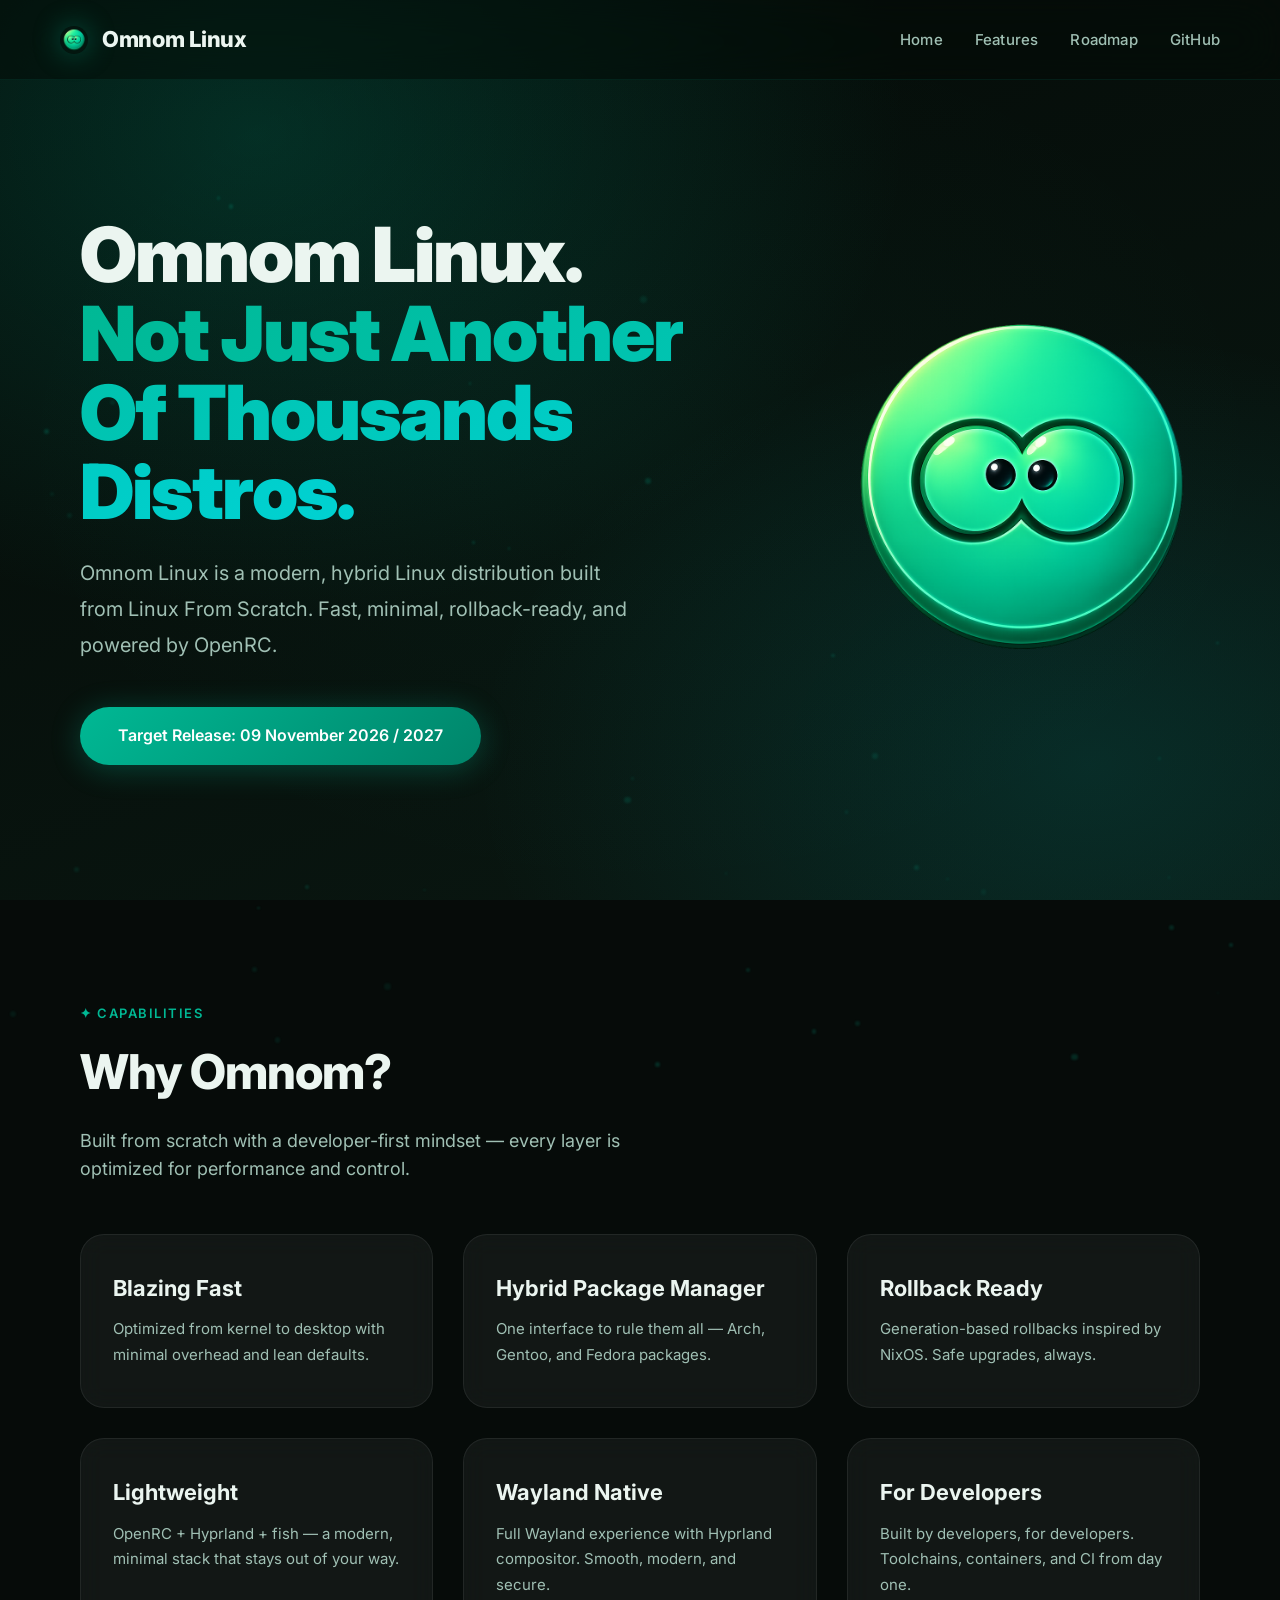
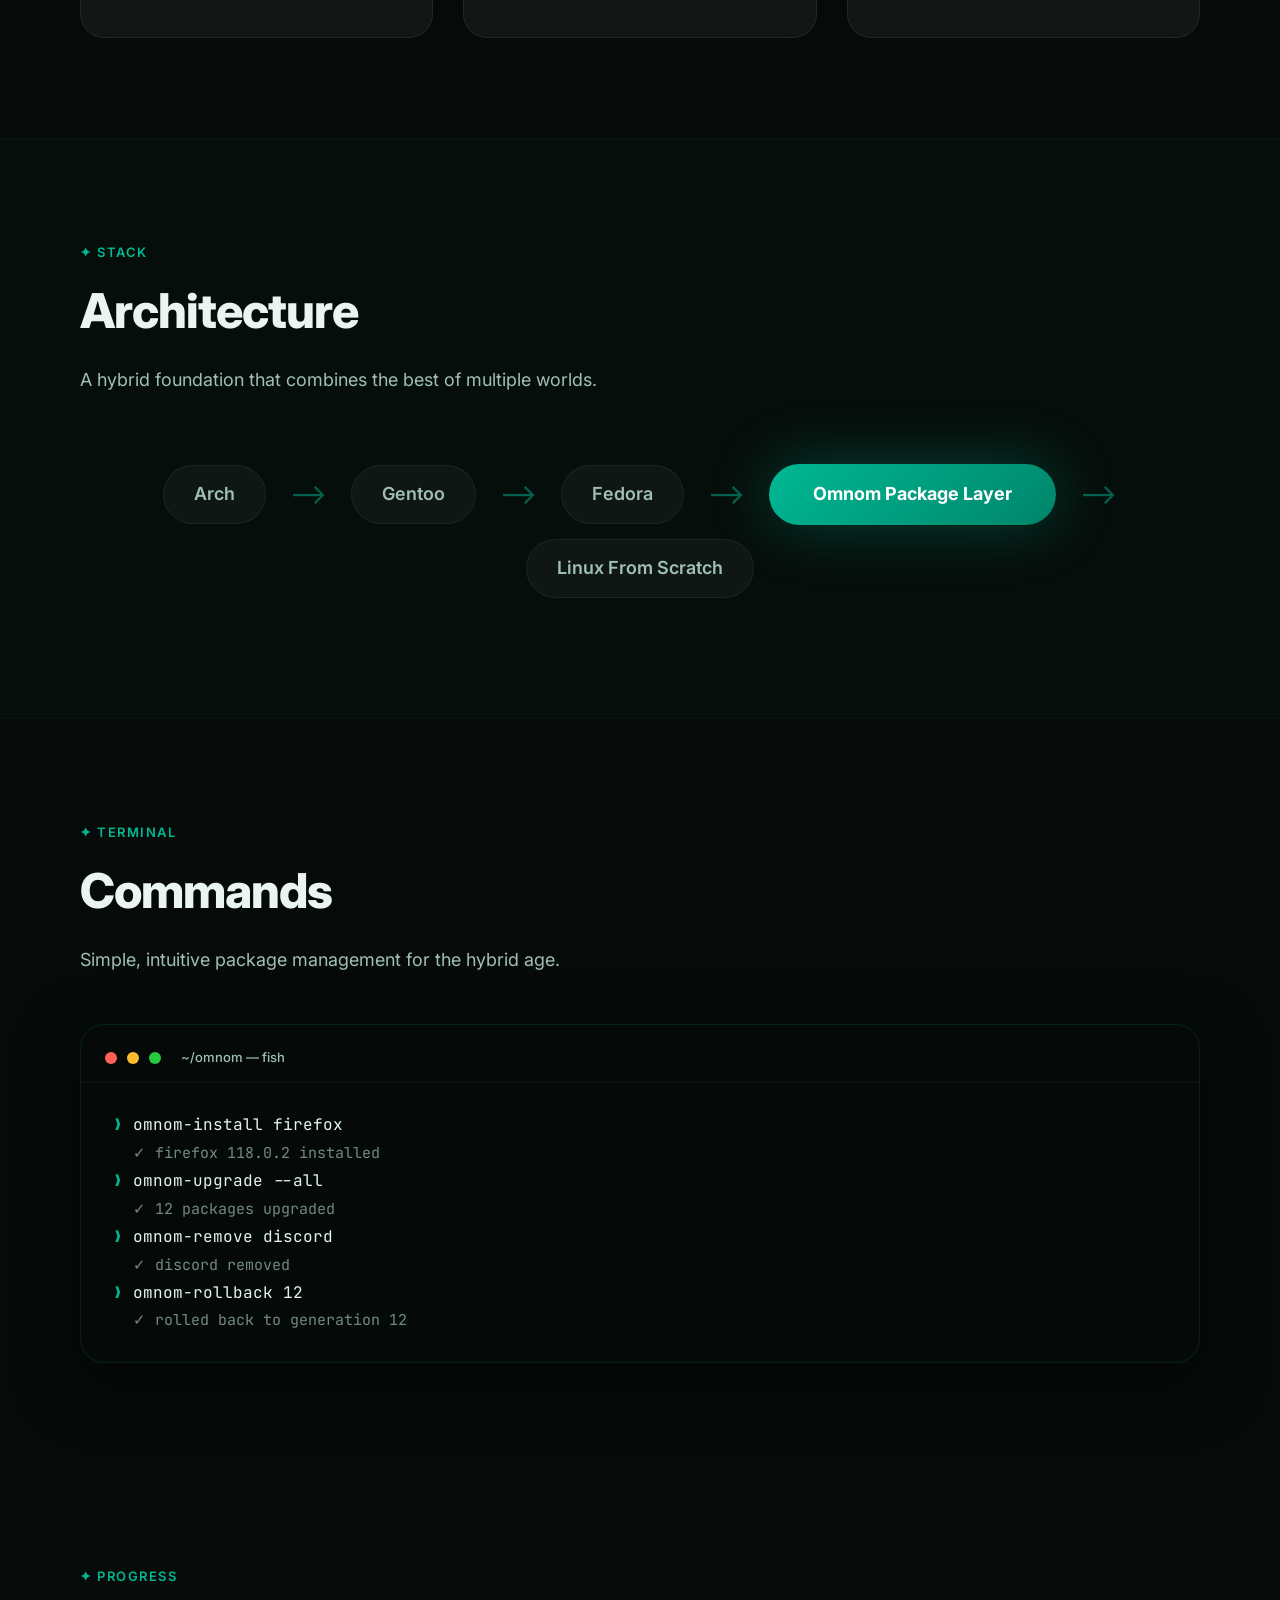
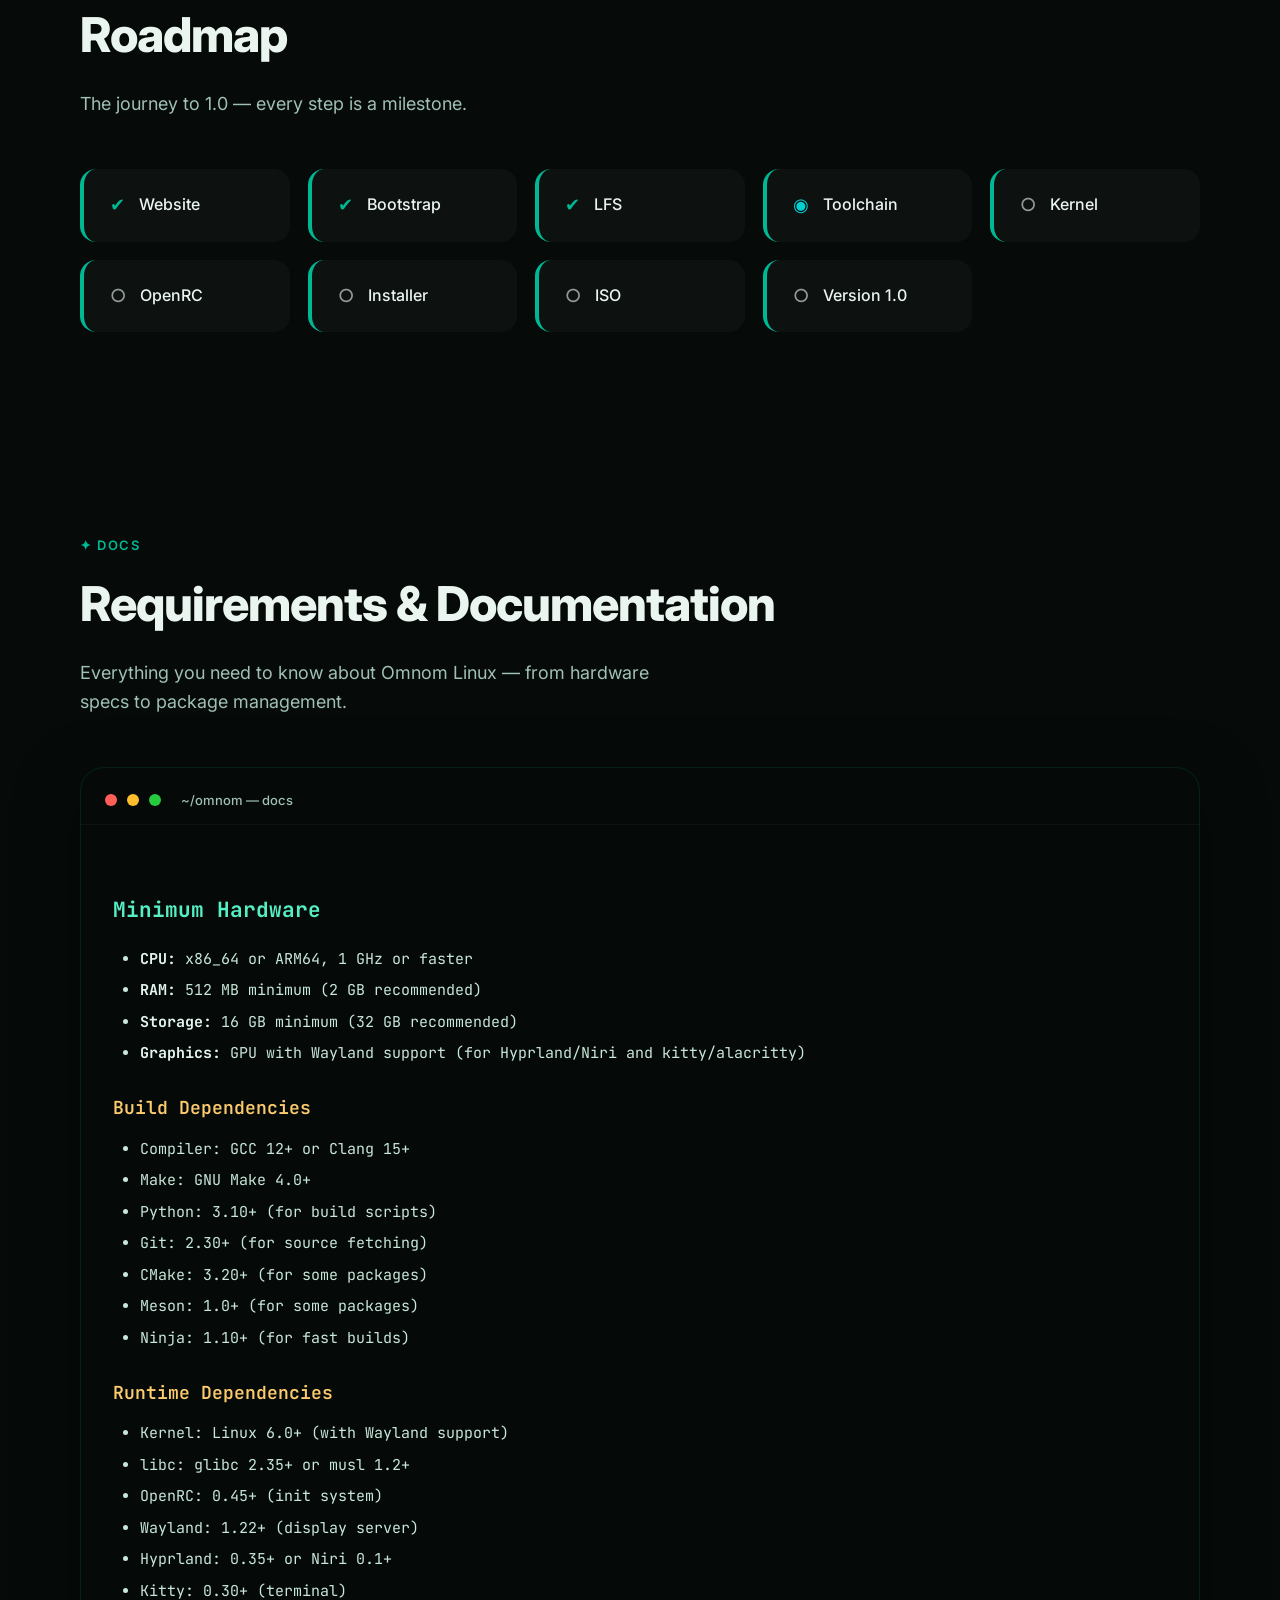
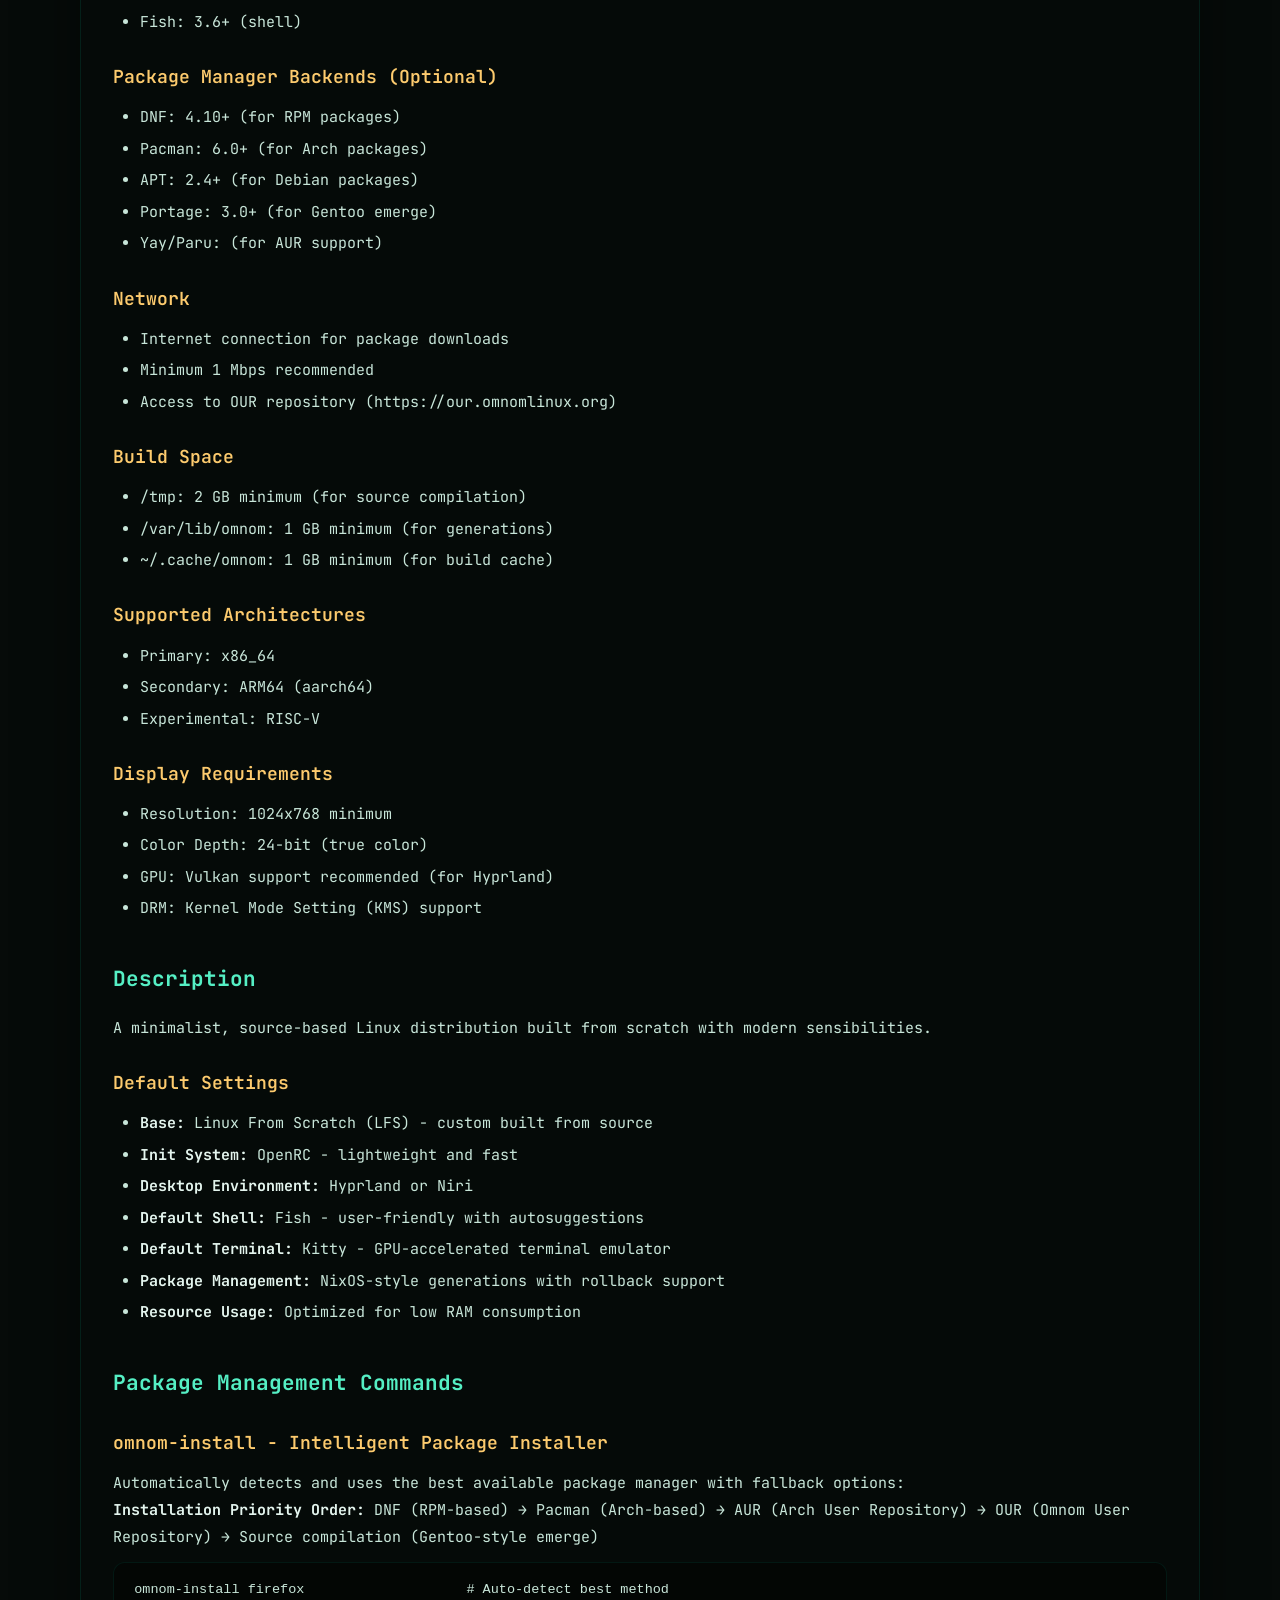
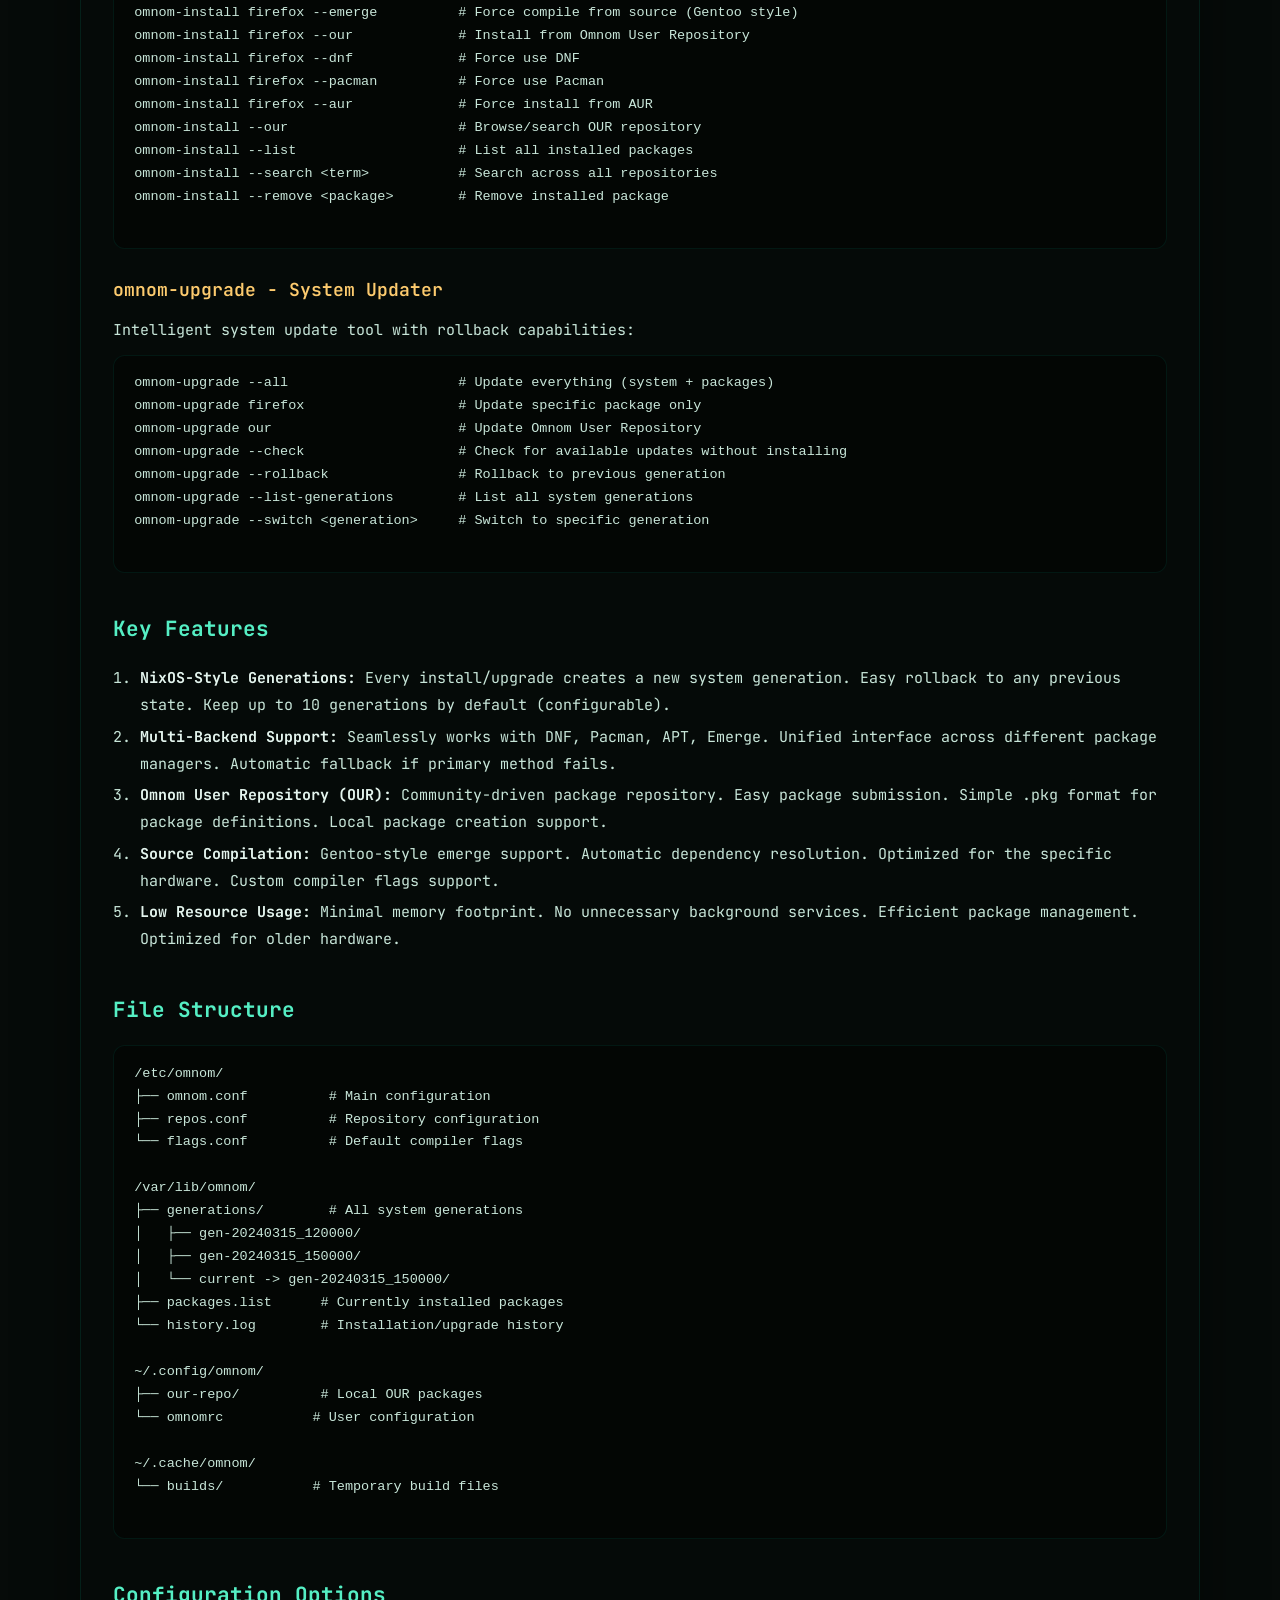
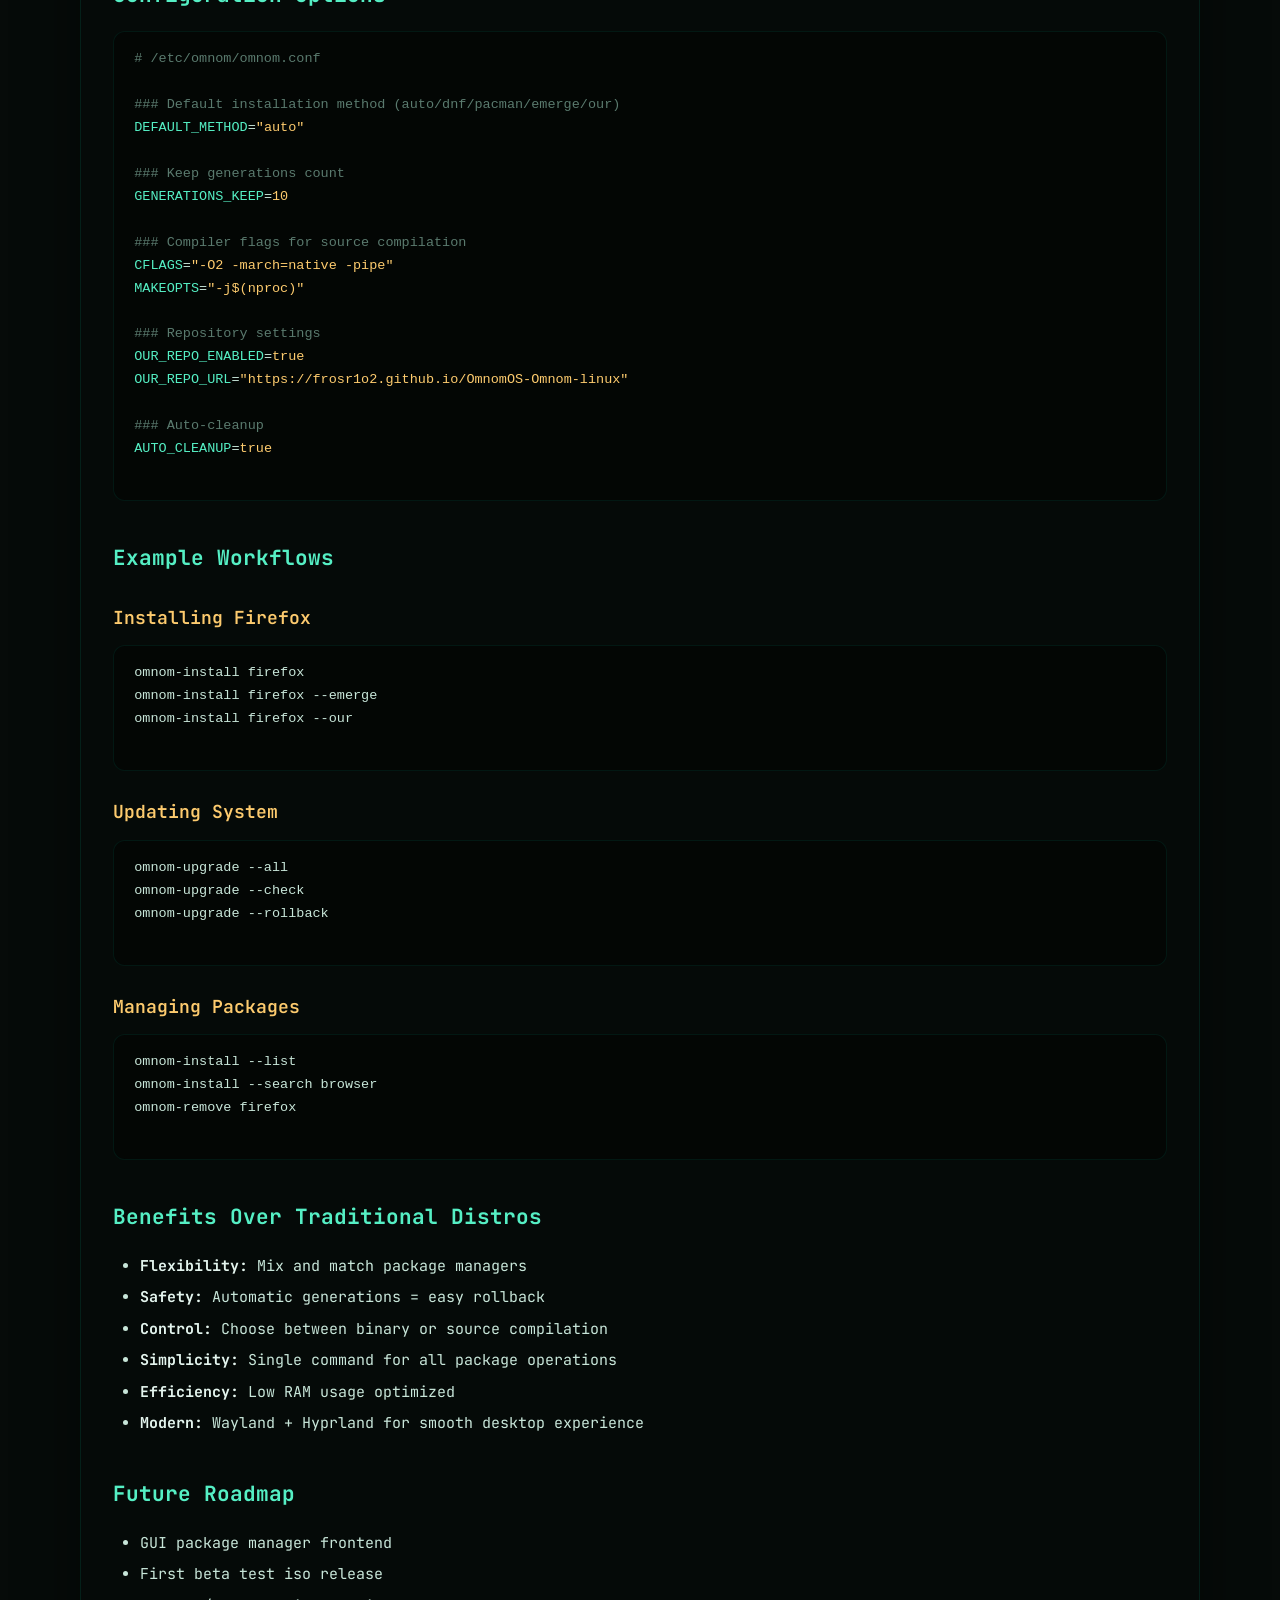
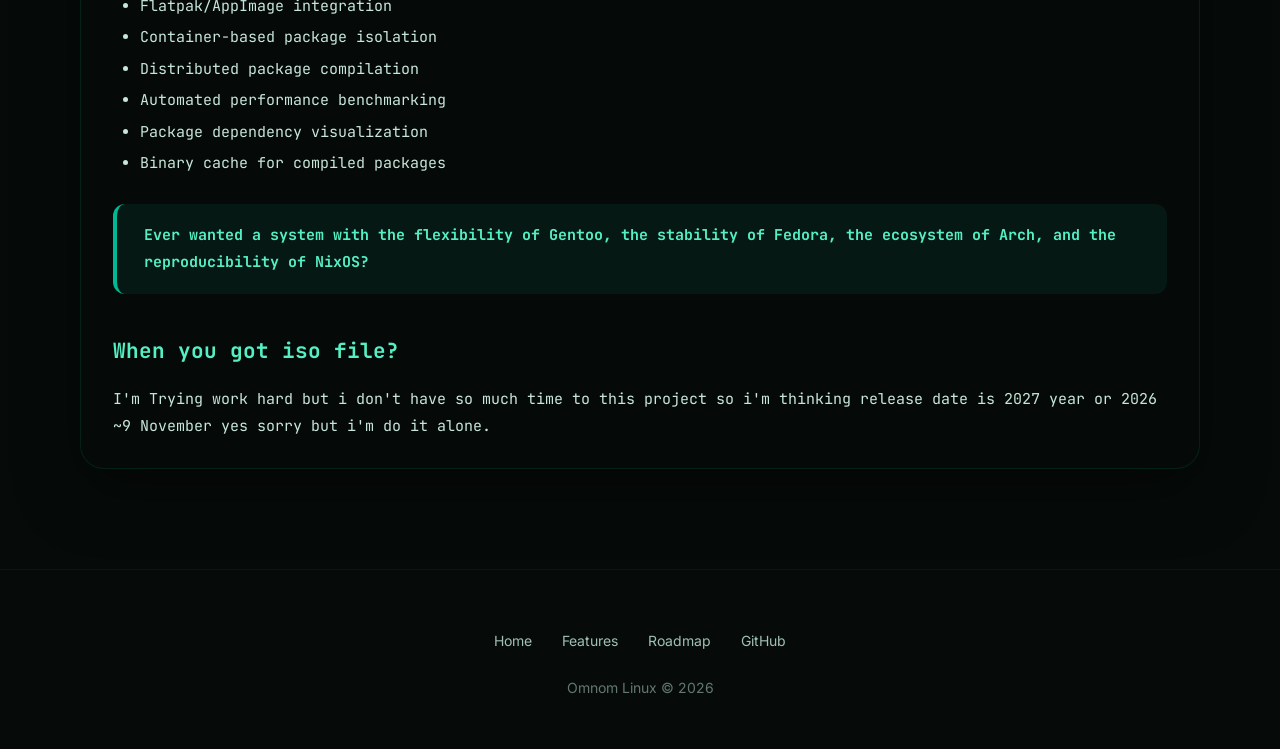
==== index.html @ 65ec4843 "Update index.html" ====
<!DOCTYPE html>
<html lang="en">
<head>
    <meta charset="UTF-8" />
    <meta name="viewport" content="width=device-width, initial-scale=1.0" />
    <title>Omnom Linux</title>
    <meta name="description" content="Hybrid Linux Distribution built from Linux From Scratch" />
    <link rel="icon" href="favicon.png" type="image/png">
    <meta property="og:title" content="Omnom Linux" />
    <meta property="og:description" content="Omnom Linux – modern hybrid Linux distribution built from LFS. OpenRC, Hyprland, rollback-ready." />
    <meta property="og:image" content="https://frosr1o2.github.io/OmnomOS-Omnom-linux/favicon.png" />
    <meta property="og:url" content="https://frosr1o2.github.io/OmnomOS-Omnom-linux/" />
    <meta property="og:type" content="website" />
    <meta property="og:site_name" content="Omnom Linux" />

    <link rel="preconnect" href="https://fonts.googleapis.com" />
    <link rel="preconnect" href="https://fonts.gstatic.com" crossorigin />
    <link href="https://fonts.googleapis.com/css2?family=Inter:wght@300;400;500;600;700;800;900&family=JetBrains+Mono:wght@400;600&display=swap" rel="stylesheet" />
    <style>
        * {
            margin: 0;
            padding: 0;
            box-sizing: border-box;
        }
        :root {
            --bg: #060b09;
            --bg2: #0a1410;
            --card: rgba(255, 255, 255, .05);
            --border: rgba(255, 255, 255, .07);
            --text: #ebf5f0;
            --text2: #a0c0b4;
            --primary: #00b894;
            --primary-dim: rgba(0, 184, 148, .15);
            --primary-glow: rgba(0, 184, 148, .40);
            --secondary: #00d2d3;
            --shadow: 0 0 60px rgba(0, 184, 148, .30);
            --radius: 24px;
            --transition: .40s cubic-bezier(.22, 1, .36, 1);
            --header-height: 80px;
        }
        html {
            scroll-behavior: smooth;
        }
        body {
            font-family: 'Inter', sans-serif;
            background: var(--bg);
            color: var(--text);
            overflow-x: hidden;
            line-height: 1.6;
            padding-top: var(--header-height);
        }
        ::selection {
            background: var(--primary);
            color: #0a1410;
        }
        #background {
            position: fixed;
            inset: 0;
            z-index: -10;
            background:
                radial-gradient(ellipse at 20% 15%, rgba(0, 184, 148, .20), transparent 45%),
                radial-gradient(ellipse at 85% 85%, rgba(0, 210, 211, .12), transparent 40%),
                radial-gradient(ellipse at 50% 50%, rgba(0, 184, 148, .04), transparent 70%),
                linear-gradient(160deg, #040a07, #0a1812);
        }
        #background .particle {
            position: absolute;
            width: 4px;
            height: 4px;
            background: rgba(0, 184, 148, .35);
            border-radius: 50%;
            animation: floatParticle linear infinite;
            filter: blur(1px);
        }
        @keyframes floatParticle {
            0% {
                transform: translateY(0) scale(1);
                opacity: .3;
            }
            50% {
                opacity: .8;
            }
            100% {
                transform: translateY(-110vh) scale(0);
                opacity: 0;
            }
        }
        ::-webkit-scrollbar {
            width: 7px;
        }
        ::-webkit-scrollbar-track {
            background: var(--bg);
        }
        ::-webkit-scrollbar-thumb {
            background: var(--primary);
            border-radius: 12px;
        }
        header {
            position: fixed;
            top: 0;
            left: 0;
            width: 100%;
            height: var(--header-height);
            display: flex;
            justify-content: space-between;
            align-items: center;
            padding: 0 60px;
            backdrop-filter: blur(24px) saturate(1.4);
            background: rgba(6, 11, 9, .55);
            border-bottom: 1px solid rgba(0, 184, 148, .10);
            z-index: 1000;
            transition: background .4s;
        }
        header.scrolled {
            background: rgba(6, 11, 9, .85);
            border-bottom-color: rgba(0, 184, 148, .18);
        }
        .logo {
            display: flex;
            align-items: center;
            gap: 14px;
            font-weight: 800;
            font-size: 22px;
            letter-spacing: -.3px;
        }
        .logo-circle {
            width: 28px;
            height: 28px;
            border-radius: 50%;
            background-image: url('favicon.png');
            background-size: cover;
            background-position: center;
            box-shadow: 0 0 28px var(--primary-glow);
            animation: pulseLogo 3.5s ease-in-out infinite;
            flex-shrink: 0;
        }
        @keyframes pulseLogo {
            0%, 100% {
                transform: scale(1);
                box-shadow: 0 0 28px var(--primary-glow);
            }
            50% {
                transform: scale(1.18);
                box-shadow: 0 0 50px var(--primary-glow);
            }
        }
        nav {
            display: flex;
            gap: 32px;
            align-items: center;
        }
        nav a {
            color: var(--text2);
            text-decoration: none;
            font-weight: 500;
            font-size: 15px;
            transition: var(--transition);
            position: relative;
            letter-spacing: .2px;
            cursor: pointer;
        }
        nav a::after {
            content: '';
            position: absolute;
            left: 0;
            bottom: -4px;
            width: 0;
            height: 2px;
            background: var(--primary);
            transition: var(--transition);
            border-radius: 4px;
        }
        nav a:hover {
            color: #fff;
        }
        nav a:hover::after {
            width: 100%;
        }
        .menu-toggle {
            display: none;
            flex-direction: column;
            gap: 5px;
            cursor: pointer;
            padding: 4px;
            background: none;
            border: none;
        }
        .menu-toggle span {
            display: block;
            width: 26px;
            height: 2.5px;
            background: var(--text);
            border-radius: 4px;
            transition: var(--transition);
        }
        .menu-toggle.open span:nth-child(1) {
            transform: rotate(45deg) translate(5px, 5px);
        }
        .menu-toggle.open span:nth-child(2) {
            opacity: 0;
        }
        .menu-toggle.open span:nth-child(3) {
            transform: rotate(-45deg) translate(6px, -6px);
        }
        .hero {
            min-height: calc(100vh - var(--header-height));
            display: flex;
            align-items: center;
            justify-content: space-between;
            padding: 0 80px;
            gap: 40px;
            scroll-margin-top: var(--header-height);
        }
        .hero-content {
            max-width: 680px;
            flex-shrink: 0;
        }
        .hero h1 {
            font-size: 76px;
            font-weight: 900;
            line-height: 1.04;
            letter-spacing: -2px;
            margin-bottom: 24px;
        }
        .hero h1 .highlight {
            background: linear-gradient(135deg, var(--primary), var(--secondary));
            -webkit-background-clip: text;
            -webkit-text-fill-color: transparent;
            background-clip: text;
        }
        .hero p {
            font-size: 20px;
            color: var(--text2);
            line-height: 1.8;
            margin-bottom: 44px;
            max-width: 560px;
        }
        .buttons {
            display: flex;
            gap: 18px;
            flex-wrap: wrap;
        }
        .btn {
            display: inline-flex;
            align-items: center;
            gap: 10px;
            padding: 16px 38px;
            border-radius: 60px;
            font-size: 16px;
            font-weight: 600;
            border: none;
            transition: var(--transition);
            text-decoration: none;
            pointer-events: none;
        }
        .btn-primary {
            background: linear-gradient(135deg, var(--primary), #00856a);
            color: #fff;
            box-shadow: 0 4px 30px rgba(0, 184, 148, .30);
            pointer-events: auto;
            cursor: default;
        }
        .btn-primary:hover {
            transform: translateY(-4px);
            box-shadow: 0 12px 50px rgba(0, 184, 148, .45);
        }
        .btn-icon {
            font-size: 20px;
        }
        .hero-image {
            display: flex;
            justify-content: center;
            align-items: center;
            flex-shrink: 0;
            width: 440px;
            height: 440px;
        }
        .planet {
            width: 100%;
            height: 100%;
            border-radius: 50%;
            background-image: url('favicon.png');
            background-size: cover;
            background-position: center;
            animation: planetSpin 22s linear infinite, planetFloat 4s ease-in-out infinite;
            position: relative;
        }
        .planet::after {
            display: none;
        }
        @keyframes planetSpin {
            0% {
                transform: rotate(0deg);
            }
            100% {
                transform: rotate(360deg);
            }
        }
        @keyframes planetFloat {
            0%, 100% {
                transform: translateY(0);
            }
            50% {
                transform: translateY(-14px);
            }
        }
        section {
            padding: 100px 80px;
            scroll-margin-top: var(--header-height);
        }
        .section-label {
            display: inline-block;
            font-size: 13px;
            font-weight: 600;
            text-transform: uppercase;
            letter-spacing: 1.5px;
            color: var(--primary);
            margin-bottom: 10px;
        }
        section h2 {
            font-size: 48px;
            font-weight: 800;
            letter-spacing: -1px;
            margin-bottom: 16px;
        }
        .section-desc {
            color: var(--text2);
            font-size: 18px;
            max-width: 600px;
            margin-bottom: 50px;
        }
        .cards {
            display: grid;
            grid-template-columns: repeat(auto-fit, minmax(280px, 1fr));
            gap: 30px;
        }
        .card {
            padding: 36px 32px 40px;
            background: var(--card);
            backdrop-filter: blur(12px);
            border-radius: var(--radius);
            border: 1px solid var(--border);
            transition: var(--transition);
            position: relative;
            overflow: hidden;
        }
        .card::before {
            content: '';
            position: absolute;
            inset: 0;
            border-radius: var(--radius);
            padding: 1px;
            background: linear-gradient(135deg, rgba(0, 184, 148, .20), transparent 60%);
            -webkit-mask: linear-gradient(#fff 0 0) content-box, linear-gradient(#fff 0 0);
            -webkit-mask-composite: xor;
            mask-composite: exclude;
            pointer-events: none;
            opacity: 0;
            transition: var(--transition);
        }
        .card:hover::before {
            opacity: 1;
        }
        .card:hover {
            transform: translateY(-10px);
            border-color: rgba(0, 184, 148, .25);
            box-shadow: 0 20px 60px rgba(0, 0, 0, .4);
        }
        .card h3 {
            font-size: 22px;
            font-weight: 700;
            margin-bottom: 10px;
        }
        .card p {
            color: var(--text2);
            font-size: 15px;
            line-height: 1.7;
        }
        #architecture {
            background: rgba(0, 184, 148, .02);
            border-top: 1px solid rgba(0, 184, 148, .06);
            border-bottom: 1px solid rgba(0, 184, 148, .06);
        }
        .arch-flow {
            display: flex;
            flex-wrap: wrap;
            align-items: center;
            justify-content: center;
            gap: 14px 24px;
            padding: 20px 0;
        }
        .arch-item {
            padding: 14px 30px;
            border-radius: 40px;
            background: rgba(255, 255, 255, .04);
            border: 1px solid rgba(255, 255, 255, .06);
            font-weight: 600;
            font-size: 18px;
            color: var(--text2);
            transition: var(--transition);
        }
        .arch-item:hover {
            border-color: var(--primary);
            color: #fff;
            background: var(--primary-dim);
        }
        .arch-item.core {
            background: linear-gradient(135deg, var(--primary), #00856a);
            color: #fff;
            border: none;
            box-shadow: var(--shadow);
            font-weight: 700;
            padding: 16px 44px;
        }
        .arch-arrow {
            font-size: 28px;
            color: var(--primary);
            opacity: .5;
        }
        .terminal-wrap {
            background: #050a08;
            border-radius: var(--radius);
            border: 1px solid rgba(0, 184, 148, .12);
            padding: 8px 0 0 0;
            overflow: hidden;
            box-shadow: 0 20px 60px rgba(0, 0, 0, .5);
        }
        .terminal-head {
            display: flex;
            align-items: center;
            gap: 10px;
            padding: 14px 24px;
            border-bottom: 1px solid rgba(255, 255, 255, .04);
        }
        .terminal-dot {
            width: 12px;
            height: 12px;
            border-radius: 50%;
            background: #ff5f56;
        }
        .terminal-dot:nth-child(2) {
            background: #ffbd2e;
        }
        .terminal-dot:nth-child(3) {
            background: #27c93f;
        }
        .terminal-title {
            margin-left: 10px;
            font-size: 13px;
            color: var(--text2);
            font-weight: 500;
        }
        .terminal-body {
            padding: 28px 32px;
            font-family: 'JetBrains Mono', monospace;
            font-size: 16px;
            line-height: 1.8;
            color: #c8e6d9;
        }
        .terminal-body .prompt {
            color: var(--primary);
            font-weight: 600;
        }
        .terminal-body .cmd {
            color: #e4f5ee;
        }
        .terminal-body .output {
            color: var(--text2);
            font-size: 15px;
            padding-left: 20px;
            display: block;
            opacity: .7;
        }
        .timeline {
            display: grid;
            grid-template-columns: repeat(auto-fit, minmax(200px, 1fr));
            gap: 18px;
        }
        .timeline-item {
            padding: 22px 26px;
            background: rgba(255, 255, 255, .03);
            border-radius: 16px;
            border-left: 4px solid var(--primary);
            transition: var(--transition);
            display: flex;
            align-items: center;
            gap: 14px;
            font-weight: 500;
        }
        .timeline-item:hover {
            background: var(--primary-dim);
            border-left-color: var(--secondary);
            transform: translateX(6px);
        }
        .timeline-item .status {
            font-size: 18px;
            opacity: .6;
        }
        .timeline-item.done .status {
            opacity: 1;
            color: var(--primary);
        }
        .timeline-item.active .status {
            opacity: 1;
            color: var(--secondary);
            animation: blinkStatus 1.2s infinite;
        }
        @keyframes blinkStatus {
            0%, 100% {
                opacity: 1;
            }
            50% {
                opacity: .2;
            }
        }
        #requirements .terminal-body {
            font-size: 15px;
        }
        #requirements .terminal-body h3 {
            color: #55efc4;
            font-size: 1.4em;
            font-weight: 700;
            margin: 1.8em 0 0.8em;
            font-family: 'JetBrains Mono', monospace;
        }
        #requirements .terminal-body h4 {
            color: #fdcb6e;
            font-size: 1.2em;
            font-weight: 600;
            margin: 1.4em 0 0.6em;
            font-family: 'JetBrains Mono', monospace;
        }
        #requirements .terminal-body ul, #requirements .terminal-body ol {
            padding-left: 1.8em;
            margin-bottom: 1em;
            color: #c8e6d9;
        }
        #requirements .terminal-body li {
            margin-bottom: 0.3em;
        }
        #requirements .terminal-body strong {
            color: #e4f5ee;
        }
        #requirements .terminal-body code {
            background: rgba(255, 255, 255, .06);
            padding: 0.1em 0.6em;
            border-radius: 4px;
            font-size: 0.9em;
            color: #b8e6d6;
        }
        #requirements .terminal-body pre {
            background: rgba(0, 0, 0, .4);
            padding: 1.2em 1.5em;
            border-radius: 12px;
            border: 1px solid rgba(0, 184, 148, .10);
            overflow-x: auto;
            margin: 0.8em 0 1.5em;
            font-size: 0.9em;
            line-height: 1.7;
            color: #c8e6d9;
        }
        #requirements .terminal-body pre .comment {
            color: #5a7a6e;
        }
        #requirements .terminal-body pre .key {
            color: #55efc4;
        }
        #requirements .terminal-body pre .value {
            color: #fdcb6e;
        }
        #requirements .terminal-body .note {
            background: rgba(0, 184, 148, .08);
            border-left: 4px solid var(--primary);
            padding: 1.2em 1.8em;
            border-radius: 12px;
            margin: 1.8em 0;
            color: #c8e6d9;
        }
        #requirements .terminal-body .note strong {
            color: #55efc4;
        }
        footer {
            padding: 60px 80px 50px;
            text-align: center;
            border-top: 1px solid rgba(255, 255, 255, .04);
            color: var(--text2);
        }
        footer .footer-links {
            display: flex;
            justify-content: center;
            gap: 30px;
            margin-bottom: 24px;
            flex-wrap: wrap;
        }
        footer .footer-links a {
            color: var(--text2);
            text-decoration: none;
            font-size: 14px;
            transition: var(--transition);
            cursor: pointer;
        }
        footer .footer-links a:hover {
            color: var(--primary);
        }
        footer p {
            font-size: 14px;
            opacity: .6;
        }
        #topButton {
            position: fixed;
            bottom: 40px;
            right: 40px;
            width: 52px;
            height: 52px;
            border-radius: 50%;
            border: none;
            background: linear-gradient(135deg, var(--primary), #00856a);
            color: #fff;
            font-size: 24px;
            cursor: pointer;
            box-shadow: 0 4px 30px rgba(0, 184, 148, .30);
            opacity: 0;
            transform: translateY(20px) scale(.9);
            transition: var(--transition);
            z-index: 100;
            display: flex;
            align-items: center;
            justify-content: center;
        }
        #topButton.visible {
            opacity: 1;
            transform: translateY(0) scale(1);
        }
        #topButton:hover {
            transform: translateY(-4px) scale(1.05);
            box-shadow: 0 8px 50px rgba(0, 184, 148, .45);
        }
        .hidden {
            opacity: 0;
            transform: translateY(30px);
            transition: opacity 1.2s cubic-bezier(0.22, 1, 0.36, 1), transform 1.2s cubic-bezier(0.22, 1, 0.36, 1);
        }
        .show {
            opacity: 1;
            transform: translateY(0);
        }
        @media (max-width: 1100px) {
            .hero {
                padding: 0 40px;
                flex-direction: column;
                text-align: center;
                padding-top: 40px;
            }
            .hero-content {
                max-width: 100%;
            }
            .hero p {
                max-width: 100%;
            }
            .buttons {
                justify-content: center;
            }
            .hero-image {
                width: 300px;
                height: 300px;
            }
            section {
                padding: 70px 40px;
            }
            header {
                padding: 0 30px;
            }
            .hero h1 {
                font-size: 52px;
            }
        }
        @media (max-width: 760px) {
            nav {
                position: fixed;
                top: 0;
                left: 0;
                width: 100%;
                height: 100vh;
                background: rgba(6, 11, 9, .96);
                backdrop-filter: blur(30px);
                flex-direction: column;
                justify-content: center;
                gap: 28px;
                transform: translateX(100%);
                transition: var(--transition);
                padding: 40px;
                z-index: 998;
            }
            nav.open {
                transform: translateX(0);
            }
            nav a {
                font-size: 22px;
            }
            .menu-toggle {
                display: flex;
                z-index: 999;
            }
            .hero {
                padding: 0 24px;
                padding-top: 20px;
            }
            .hero h1 {
                font-size: 38px;
            }
            .hero p {
                font-size: 17px;
            }
            .hero-image {
                width: 220px;
                height: 220px;
            }
            section {
                padding: 50px 24px;
            }
            section h2 {
                font-size: 34px;
            }
            .cards {
                grid-template-columns: 1fr;
            }
            .terminal-body {
                font-size: 14px;
                padding: 20px;
                line-height: 2;
            }
            .timeline {
                grid-template-columns: 1fr 1fr;
            }
            footer {
                padding: 40px 24px;
            }
            #topButton {
                bottom: 24px;
                right: 24px;
                width: 46px;
                height: 46px;
                font-size: 20px;
            }
            .arch-flow {
                gap: 10px 16px;
            }
            .arch-item {
                font-size: 14px;
                padding: 10px 20px;
            }
            .arch-item.core {
                padding: 12px 28px;
            }
            .arch-arrow {
                font-size: 20px;
            }
        }
        @media (max-width: 460px) {
            .hero h1 {
                font-size: 30px;
            }
            .btn {
                padding: 14px 28px;
                font-size: 14px;
                width: 100%;
                justify-content: center;
            }
            .buttons {
                flex-direction: column;
                width: 100%;
            }
            .timeline {
                grid-template-columns: 1fr;
            }
            .hero-image {
                width: 170px;
                height: 170px;
            }
        }
    </style>
</head>
<body>
    <div id="background"></div>

    <header id="header">
        <div class="logo">
            <div class="logo-circle"></div>
            <span>Omnom Linux</span>
        </div>
        <nav id="nav">
            <a href="#home" data-nav>Home</a>
            <a href="#features" data-nav>Features</a>
            <a href="#roadmap" data-nav>Roadmap</a>
            <a href="https://github.com/Frosr1o2/OmnomOS-Omnom-linux" target="_blank">GitHub</a>
        </nav>
        <button class="menu-toggle" id="menuToggle" aria-label="Toggle menu">
            <span></span><span></span><span></span>
        </button>
    </header>

    <section class="hero" id="home">
        <div class="hero-content">
            <h1>Omnom Linux.<br /><span class="highlight">Not Just Another Of Thousands Distros.</span></h1>
            <p>Omnom Linux is a modern, hybrid Linux distribution built from Linux From Scratch. Fast, minimal, rollback-ready, and powered by OpenRC.</p>
            <div class="buttons">
                <span class="btn btn-primary">Target Release: 09 November 2026 / 2027</span>
            </div>
        </div>
        <div class="hero-image">
            <div class="planet"></div>
        </div>
    </section>

    <section id="features" class="hidden">
        <span class="section-label">✦ capabilities</span>
        <h2>Why Omnom?</h2>
        <p class="section-desc">Built from scratch with a developer-first mindset — every layer is optimized for performance and control.</p>
        <div class="cards">
            <div class="card"><h3>Blazing Fast</h3><p>Optimized from kernel to desktop with minimal overhead and lean defaults.</p></div>
            <div class="card"><h3>Hybrid Package Manager</h3><p>One interface to rule them all — Arch, Gentoo, and Fedora packages.</p></div>
            <div class="card"><h3>Rollback Ready</h3><p>Generation-based rollbacks inspired by NixOS. Safe upgrades, always.</p></div>
            <div class="card"><h3>Lightweight</h3><p>OpenRC + Hyprland + fish — a modern, minimal stack that stays out of your way.</p></div>
            <div class="card"><h3>Wayland Native</h3><p>Full Wayland experience with Hyprland compositor. Smooth, modern, and secure.</p></div>
            <div class="card"><h3>For Developers</h3><p>Built by developers, for developers. Toolchains, containers, and CI from day one.</p></div>
        </div>
    </section>

    <section id="architecture" class="hidden">
        <span class="section-label">✦ stack</span>
        <h2>Architecture</h2>
        <p class="section-desc">A hybrid foundation that combines the best of multiple worlds.</p>
        <div class="arch-flow">
            <span class="arch-item">Arch</span>
            <span class="arch-arrow">⟶</span>
            <span class="arch-item">Gentoo</span>
            <span class="arch-arrow">⟶</span>
            <span class="arch-item">Fedora</span>
            <span class="arch-arrow">⟶</span>
            <span class="arch-item core">Omnom Package Layer</span>
            <span class="arch-arrow">⟶</span>
            <span class="arch-item">Linux From Scratch</span>
        </div>
    </section>

    <section id="commands" class="hidden">
        <span class="section-label">✦ terminal</span>
        <h2>Commands</h2>
        <p class="section-desc">Simple, intuitive package management for the hybrid age.</p>
        <div class="terminal-wrap">
            <div class="terminal-head">
                <span class="terminal-dot"></span>
                <span class="terminal-dot"></span>
                <span class="terminal-dot"></span>
                <span class="terminal-title">~/omnom — fish</span>
            </div>
            <div class="terminal-body">
                <div><span class="prompt">❯</span> <span class="cmd">omnom-install firefox</span></div>
                <div><span class="output">✓ firefox 118.0.2 installed</span></div>
                <div><span class="prompt">❯</span> <span class="cmd">omnom-upgrade --all</span></div>
                <div><span class="output">✓ 12 packages upgraded</span></div>
                <div><span class="prompt">❯</span> <span class="cmd">omnom-remove discord</span></div>
                <div><span class="output">✓ discord removed</span></div>
                <div><span class="prompt">❯</span> <span class="cmd">omnom-rollback 12</span></div>
                <div><span class="output">✓ rolled back to generation 12</span></div>
            </div>
        </div>
    </section>

    <section id="roadmap" class="hidden">
        <span class="section-label">✦ progress</span>
        <h2>Roadmap</h2>
        <p class="section-desc">The journey to 1.0 — every step is a milestone.</p>
        <div class="timeline">
            <div class="timeline-item done"><span class="status">✔</span> Website</div>
            <div class="timeline-item done"><span class="status">✔</span> Bootstrap</div>
            <div class="timeline-item done"><span class="status">✔</span> LFS</div>
            <div class="timeline-item active"><span class="status">◉</span> Toolchain</div>
            <div class="timeline-item"><span class="status">○</span> Kernel</div>
            <div class="timeline-item"><span class="status">○</span> OpenRC</div>
            <div class="timeline-item"><span class="status">○</span> Installer</div>
            <div class="timeline-item"><span class="status">○</span> ISO</div>
            <div class="timeline-item"><span class="status">○</span> Version 1.0</div>
        </div>
    </section>

    <section id="requirements" class="hidden">
        <span class="section-label">✦ docs</span>
        <h2>Requirements &amp; Documentation</h2>
        <p class="section-desc">Everything you need to know about Omnom Linux — from hardware specs to package management.</p>
        <div class="terminal-wrap">
            <div class="terminal-head">
                <span class="terminal-dot"></span>
                <span class="terminal-dot"></span>
                <span class="terminal-dot"></span>
                <span class="terminal-title">~/omnom — docs</span>
            </div>
            <div class="terminal-body">
                <h3>Minimum Hardware</h3>
                <ul>
                    <li><strong>CPU:</strong> x86_64 or ARM64, 1 GHz or faster</li>
                    <li><strong>RAM:</strong> 512 MB minimum (2 GB recommended)</li>
                    <li><strong>Storage:</strong> 16 GB minimum (32 GB recommended)</li>
                    <li><strong>Graphics:</strong> GPU with Wayland support (for Hyprland/Niri and kitty/alacritty)</li>
                </ul>

                <h4>Build Dependencies</h4>
                <ul>
                    <li>Compiler: GCC 12+ or Clang 15+</li>
                    <li>Make: GNU Make 4.0+</li>
                    <li>Python: 3.10+ (for build scripts)</li>
                    <li>Git: 2.30+ (for source fetching)</li>
                    <li>CMake: 3.20+ (for some packages)</li>
                    <li>Meson: 1.0+ (for some packages)</li>
                    <li>Ninja: 1.10+ (for fast builds)</li>
                </ul>

                <h4>Runtime Dependencies</h4>
                <ul>
                    <li>Kernel: Linux 6.0+ (with Wayland support)</li>
                    <li>libc: glibc 2.35+ or musl 1.2+</li>
                    <li>OpenRC: 0.45+ (init system)</li>
                    <li>Wayland: 1.22+ (display server)</li>
                    <li>Hyprland: 0.35+ or Niri 0.1+</li>
                    <li>Kitty: 0.30+ (terminal)</li>
                    <li>Fish: 3.6+ (shell)</li>
                </ul>

                <h4>Package Manager Backends (Optional)</h4>
                <ul>
                    <li>DNF: 4.10+ (for RPM packages)</li>
                    <li>Pacman: 6.0+ (for Arch packages)</li>
                    <li>APT: 2.4+ (for Debian packages)</li>
                    <li>Portage: 3.0+ (for Gentoo emerge)</li>
                    <li>Yay/Paru: (for AUR support)</li>
                </ul>

                <h4>Network</h4>
                <ul>
                    <li>Internet connection for package downloads</li>
                    <li>Minimum 1 Mbps recommended</li>
                    <li>Access to OUR repository (https://our.omnomlinux.org)</li>
                </ul>

                <h4>Build Space</h4>
                <ul>
                    <li>/tmp: 2 GB minimum (for source compilation)</li>
                    <li>/var/lib/omnom: 1 GB minimum (for generations)</li>
                    <li>~/.cache/omnom: 1 GB minimum (for build cache)</li>
                </ul>

                <h4>Supported Architectures</h4>
                <ul>
                    <li>Primary: x86_64</li>
                    <li>Secondary: ARM64 (aarch64)</li>
                    <li>Experimental: RISC-V</li>
                </ul>

                <h4>Display Requirements</h4>
                <ul>
                    <li>Resolution: 1024x768 minimum</li>
                    <li>Color Depth: 24-bit (true color)</li>
                    <li>GPU: Vulkan support recommended (for Hyprland)</li>
                    <li>DRM: Kernel Mode Setting (KMS) support</li>
                </ul>

                <h3>Description</h3>
                <p>A minimalist, source-based Linux distribution built from scratch with modern sensibilities.</p>

                <h4>Default Settings</h4>
                <ul>
                    <li><strong>Base:</strong> Linux From Scratch (LFS) - custom built from source</li>
                    <li><strong>Init System:</strong> OpenRC - lightweight and fast</li>
                    <li><strong>Desktop Environment:</strong> Hyprland or Niri</li>
                    <li><strong>Default Shell:</strong> Fish - user-friendly with autosuggestions</li>
                    <li><strong>Default Terminal:</strong> Kitty - GPU-accelerated terminal emulator</li>
                    <li><strong>Package Management:</strong> NixOS-style generations with rollback support</li>
                    <li><strong>Resource Usage:</strong> Optimized for low RAM consumption</li>
                </ul>

                <h3>Package Management Commands</h3>
                <h4>omnom-install - Intelligent Package Installer</h4>
                <p>Automatically detects and uses the best available package manager with fallback options:</p>
                <p><strong>Installation Priority Order:</strong> DNF (RPM-based) → Pacman (Arch-based) → AUR (Arch User Repository) → OUR (Omnom User Repository) → Source compilation (Gentoo-style emerge)</p>
                <pre>
omnom-install firefox                    # Auto-detect best method
omnom-install firefox --emerge          # Force compile from source (Gentoo style)
omnom-install firefox --our             # Install from Omnom User Repository
omnom-install firefox --dnf             # Force use DNF
omnom-install firefox --pacman          # Force use Pacman
omnom-install firefox --aur             # Force install from AUR
omnom-install --our                     # Browse/search OUR repository
omnom-install --list                    # List all installed packages
omnom-install --search &lt;term&gt;           # Search across all repositories
omnom-install --remove &lt;package&gt;        # Remove installed package
                </pre>

                <h4>omnom-upgrade - System Updater</h4>
                <p>Intelligent system update tool with rollback capabilities:</p>
                <pre>
omnom-upgrade --all                     # Update everything (system + packages)
omnom-upgrade firefox                   # Update specific package only
omnom-upgrade our                       # Update Omnom User Repository
omnom-upgrade --check                   # Check for available updates without installing
omnom-upgrade --rollback                # Rollback to previous generation
omnom-upgrade --list-generations        # List all system generations
omnom-upgrade --switch &lt;generation&gt;     # Switch to specific generation
                </pre>

                <h3>Key Features</h3>
                <ol>
                    <li><strong>NixOS-Style Generations:</strong> Every install/upgrade creates a new system generation. Easy rollback to any previous state. Keep up to 10 generations by default (configurable).</li>
                    <li><strong>Multi-Backend Support:</strong> Seamlessly works with DNF, Pacman, APT, Emerge. Unified interface across different package managers. Automatic fallback if primary method fails.</li>
                    <li><strong>Omnom User Repository (OUR):</strong> Community-driven package repository. Easy package submission. Simple .pkg format for package definitions. Local package creation support.</li>
                    <li><strong>Source Compilation:</strong> Gentoo-style emerge support. Automatic dependency resolution. Optimized for the specific hardware. Custom compiler flags support.</li>
                    <li><strong>Low Resource Usage:</strong> Minimal memory footprint. No unnecessary background services. Efficient package management. Optimized for older hardware.</li>
                </ol>

                <h3>File Structure</h3>
                <pre>
/etc/omnom/
├── omnom.conf          # Main configuration
├── repos.conf          # Repository configuration
└── flags.conf          # Default compiler flags

/var/lib/omnom/
├── generations/        # All system generations
│   ├── gen-20240315_120000/
│   ├── gen-20240315_150000/
│   └── current -> gen-20240315_150000/
├── packages.list      # Currently installed packages
└── history.log        # Installation/upgrade history

~/.config/omnom/
├── our-repo/          # Local OUR packages
└── omnomrc           # User configuration

~/.cache/omnom/
└── builds/           # Temporary build files
                </pre>

                <h3>Configuration Options</h3>
                <pre>
<span class="comment"># /etc/omnom/omnom.conf</span>

<span class="comment">### Default installation method (auto/dnf/pacman/emerge/our)</span>
<span class="key">DEFAULT_METHOD</span>=<span class="value">"auto"</span>

<span class="comment">### Keep generations count</span>
<span class="key">GENERATIONS_KEEP</span>=<span class="value">10</span>

<span class="comment">### Compiler flags for source compilation</span>
<span class="key">CFLAGS</span>=<span class="value">"-O2 -march=native -pipe"</span>
<span class="key">MAKEOPTS</span>=<span class="value">"-j$(nproc)"</span>

<span class="comment">### Repository settings</span>
<span class="key">OUR_REPO_ENABLED</span>=<span class="value">true</span>
<span class="key">OUR_REPO_URL</span>=<span class="value">"https://frosr1o2.github.io/OmnomOS-Omnom-linux"</span>

<span class="comment">### Auto-cleanup</span>
<span class="key">AUTO_CLEANUP</span>=<span class="value">true</span>
                </pre>

                <h3>Example Workflows</h3>
                <h4>Installing Firefox</h4>
                <pre>
omnom-install firefox
omnom-install firefox --emerge
omnom-install firefox --our
                </pre>
                <h4>Updating System</h4>
                <pre>
omnom-upgrade --all
omnom-upgrade --check
omnom-upgrade --rollback
                </pre>
                <h4>Managing Packages</h4>
                <pre>
omnom-install --list
omnom-install --search browser
omnom-remove firefox
                </pre>

                <h3>Benefits Over Traditional Distros</h3>
                <ul>
                    <li><strong>Flexibility:</strong> Mix and match package managers</li>
                    <li><strong>Safety:</strong> Automatic generations = easy rollback</li>
                    <li><strong>Control:</strong> Choose between binary or source compilation</li>
                    <li><strong>Simplicity:</strong> Single command for all package operations</li>
                    <li><strong>Efficiency:</strong> Low RAM usage optimized</li>
                    <li><strong>Modern:</strong> Wayland + Hyprland for smooth desktop experience</li>
                </ul>

                <h3>Future Roadmap</h3>
                <ul>
                    <li>GUI package manager frontend</li>
                    <li>First beta test iso release</li>
                    <li>Flatpak/AppImage integration</li>
                    <li>Container-based package isolation</li>
                    <li>Distributed package compilation</li>
                    <li>Automated performance benchmarking</li>
                    <li>Package dependency visualization</li>
                    <li>Binary cache for compiled packages</li>
                </ul>

                <div class="note">
                    <strong>Ever wanted a system with the flexibility of Gentoo, the stability of Fedora, the ecosystem of Arch, and the reproducibility of NixOS?</strong>
                </div>

                <h3>When you got iso file?</h3>
                <p>
                    I'm Trying work hard but i don't have so much time to this project so i'm thinking release date is 2027 year or 2026 ~9 November yes sorry but i'm do it alone.
                </p>
            </div>
        </div>
    </section>

    <footer>
        <div class="footer-links">
            <a href="#home" data-nav>Home</a>
            <a href="#features" data-nav>Features</a>
            <a href="#roadmap" data-nav>Roadmap</a>
            <a href="https://github.com/Frosr1o2/OmnomOS-Omnom-linux" target="_blank">GitHub</a>
        </div>
        <p>Omnom Linux © 2026</p>
    </footer>

    <button id="topButton" aria-label="Back to top">↑</button>

    <script>
        (function() {
            'use strict';
            const bg = document.getElementById('background');
            for (let i = 0; i < 45; i++) {
                const p = document.createElement('span');
                p.className = 'particle';
                const size = 2 + Math.random() * 5;
                p.style.width = size + 'px';
                p.style.height = size + 'px';
                p.style.left = Math.random() * 100 + '%';
                p.style.top = (Math.random() * 100 + 20) + '%';
                p.style.animationDuration = (14 + Math.random() * 22) + 's';
                p.style.animationDelay = (Math.random() * 8) + 's';
                p.style.opacity = 0.2 + Math.random() * 0.4;
                bg.appendChild(p);
            }
            const header = document.getElementById('header');
            window.addEventListener('scroll', () => {
                header.classList.toggle('scrolled', window.scrollY > 40);
            });
            const toggle = document.getElementById('menuToggle');
            const nav = document.getElementById('nav');
            toggle.addEventListener('click', () => {
                toggle.classList.toggle('open');
                nav.classList.toggle('open');
            });
            nav.querySelectorAll('a').forEach(link => {
                link.addEventListener('click', () => {
                    toggle.classList.remove('open');
                    nav.classList.remove('open');
                });
            });
            document.querySelectorAll('[data-nav]').forEach(link => {
                link.addEventListener('click', function(e) {
                    const href = this.getAttribute('href');
                    if (href && href.startsWith('#')) {
                        e.preventDefault();
                        const targetId = href.substring(1);
                        const target = document.getElementById(targetId);
                        if (target) {
                            const headerHeight = document.getElementById('header').offsetHeight;
                            const targetPosition = target.getBoundingClientRect().top + window.pageYOffset - headerHeight;
                            window.scrollTo({
                                top: targetPosition,
                                behavior: 'smooth'
                            });
                        }
                    }
                });
            });
            const observer = new IntersectionObserver((entries) => {
                entries.forEach(entry => {
                    if (entry.isIntersecting) {
                        entry.target.classList.add('show');
                    }
                });
            }, { threshold: 0.05, rootMargin: '0px 0px -30px 0px' });
            document.querySelectorAll('.hidden').forEach(el => observer.observe(el));
            const topBtn = document.getElementById('topButton');
            window.addEventListener('scroll', () => {
                topBtn.classList.toggle('visible', window.scrollY > 500);
            });
            topBtn.addEventListener('click', () => {
                window.scrollTo({ top: 0, behavior: 'smooth' });
            });
            document.querySelectorAll('.card').forEach(card => {
                card.addEventListener('mousemove', (e) => {
                    const rect = card.getBoundingClientRect();
                    const x = e.clientX - rect.left;
                    const y = e.clientY - rect.top;
                    card.style.background =
                        `radial-gradient(circle at ${x}px ${y}px, rgba(0,184,148,.12), rgba(255,255,255,.02))`;
                });
                card.addEventListener('mouseleave', () => {
                    card.style.background = 'rgba(255,255,255,.05)';
                });
            });
            const planet = document.querySelector('.planet');
            document.addEventListener('mousemove', (e) => {
                const x = (e.clientX / window.innerWidth - 0.5) * 8;
                const y = (e.clientY / window.innerHeight - 0.5) * 8;
                planet.style.transform =
                    `rotate(${parseInt(planet.style.transform?.match(/rotate\(([^)]+)\)/)?.[1] || 0)}deg) translate(${x}px, ${y}px)`;
            });
        })();
    </script>
</body>
</html>
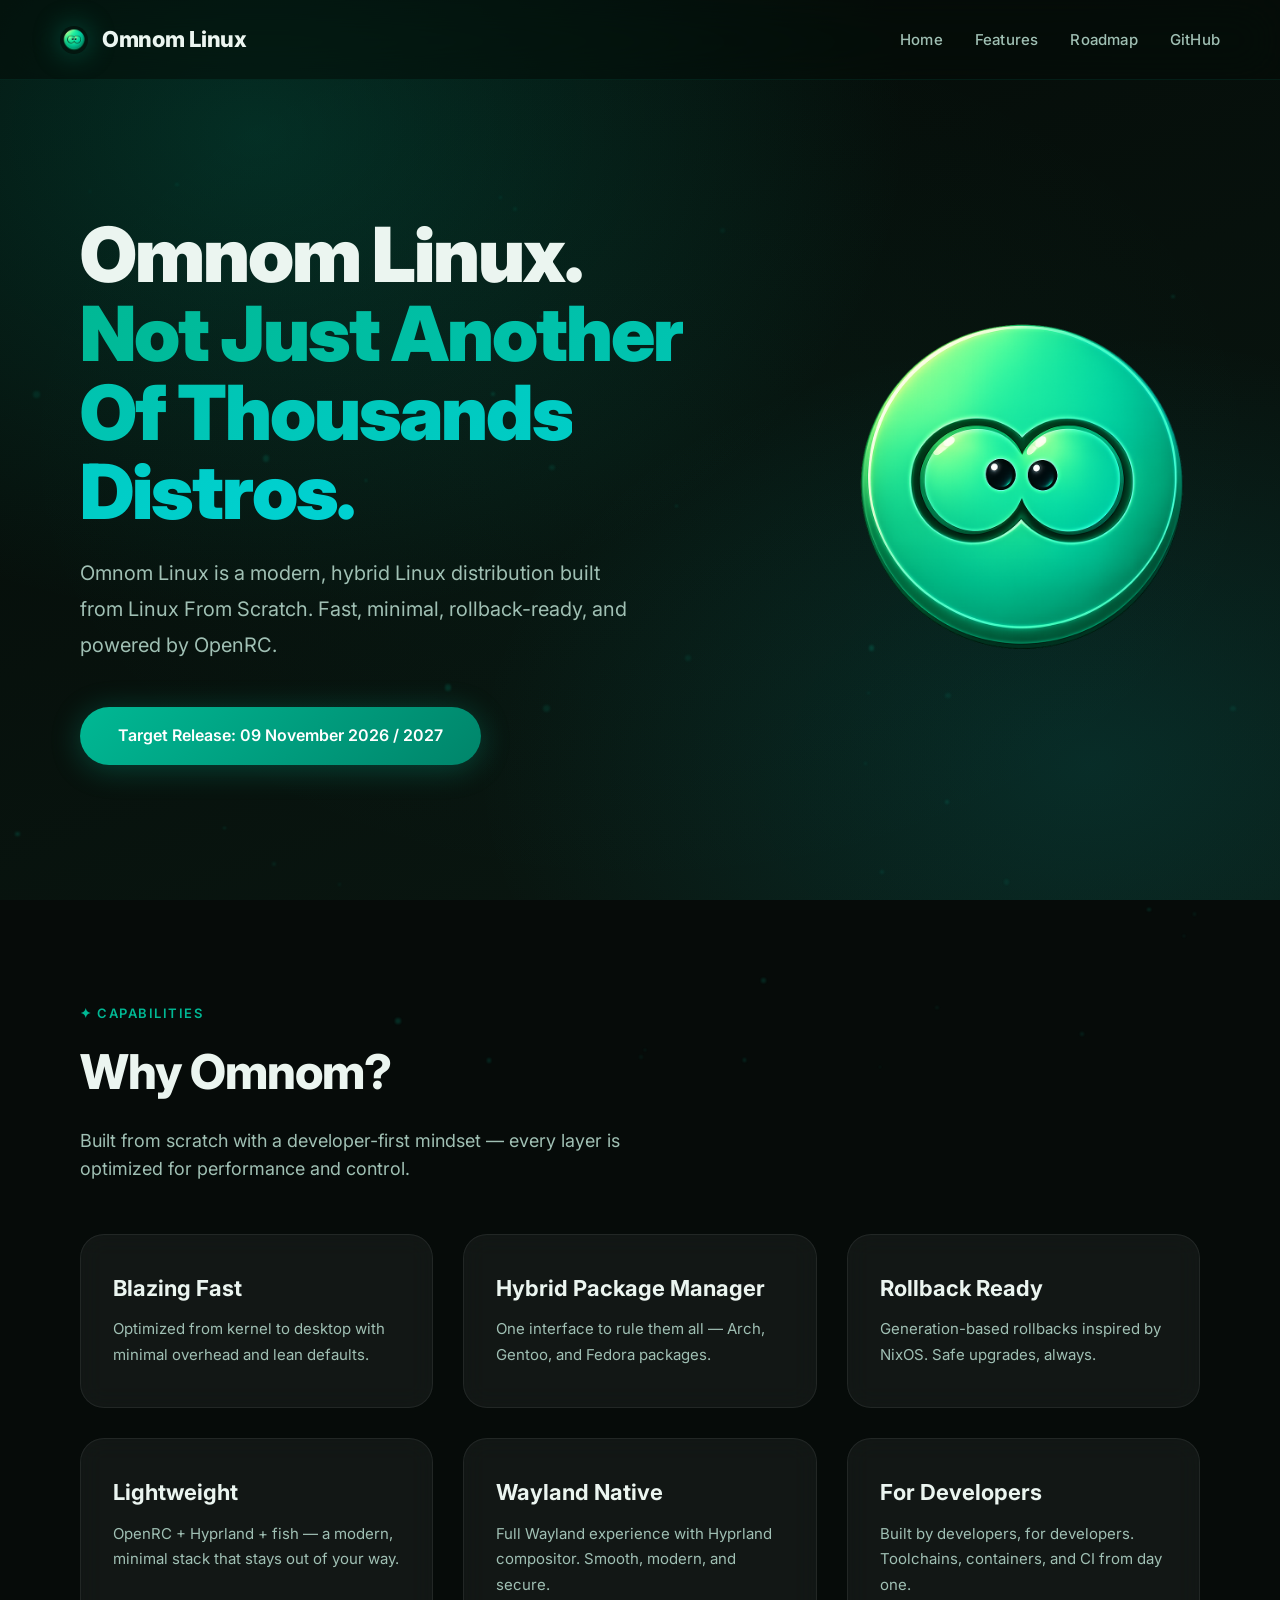
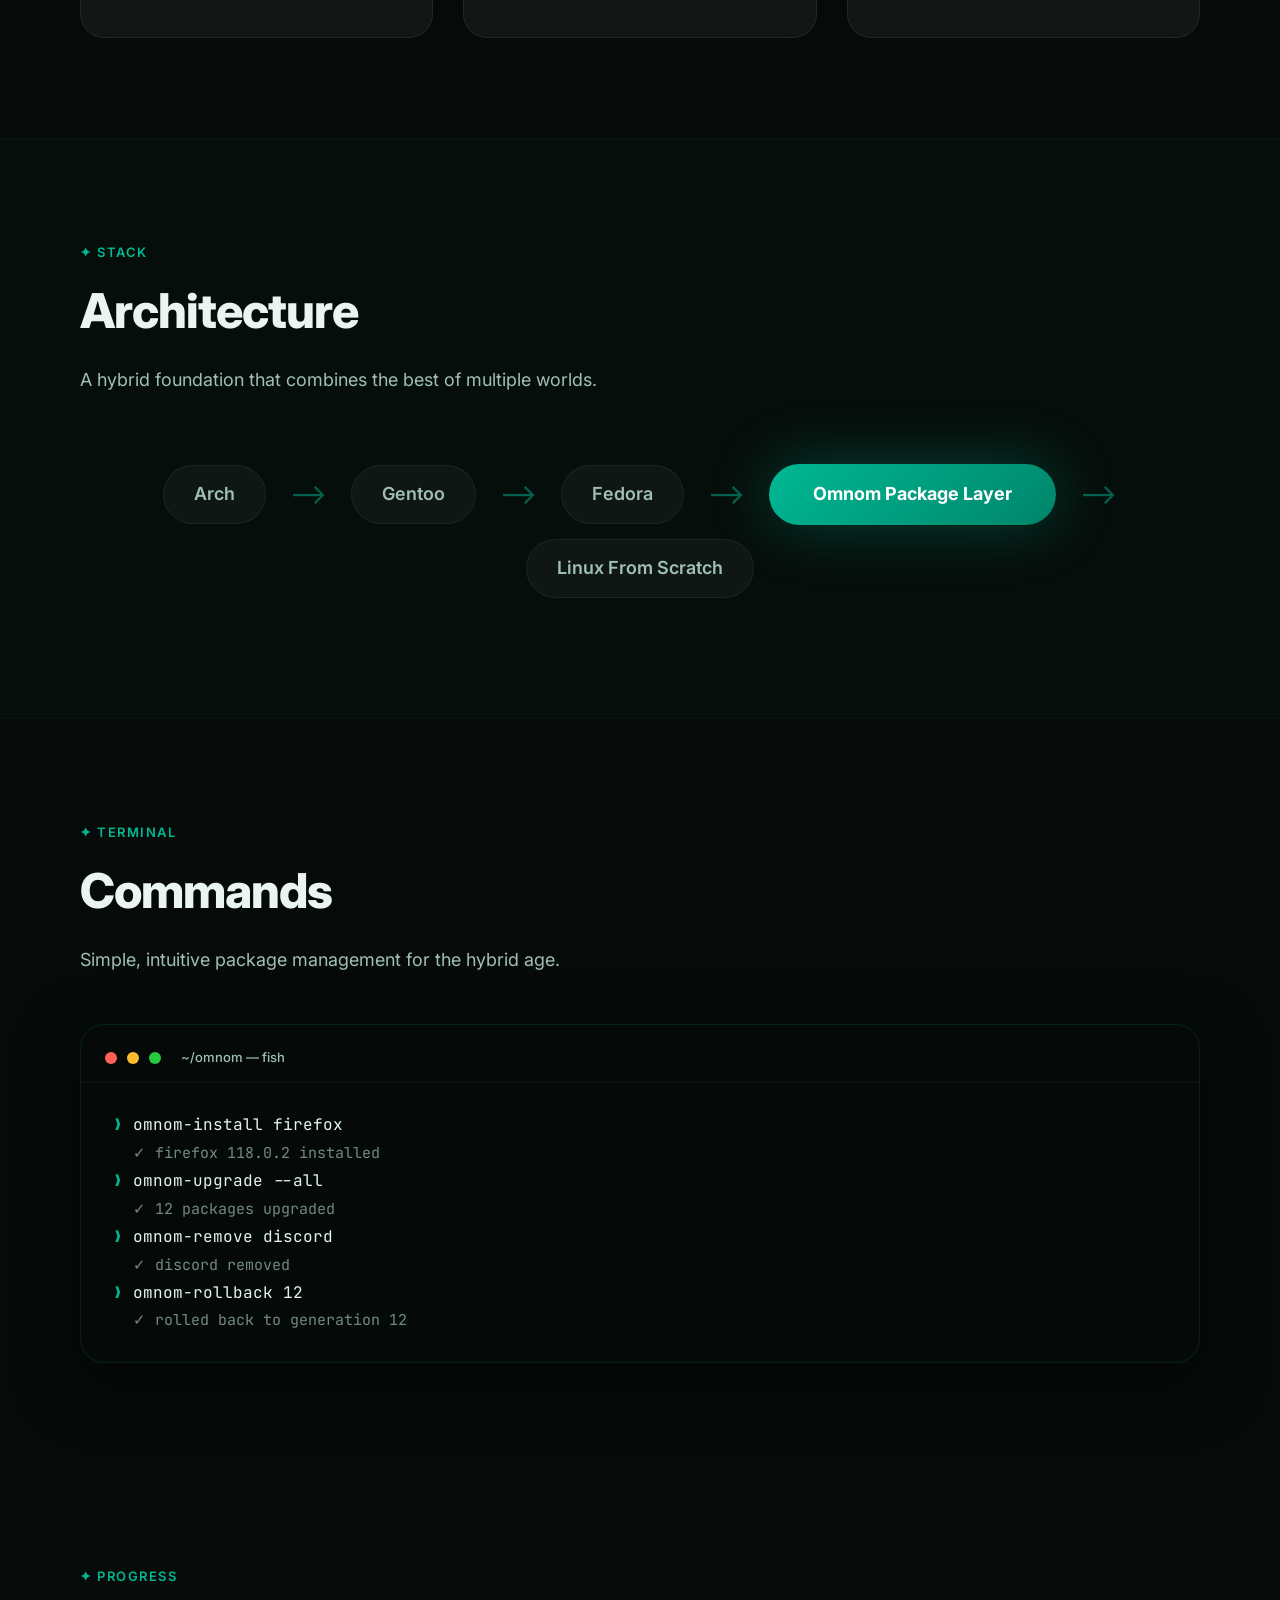
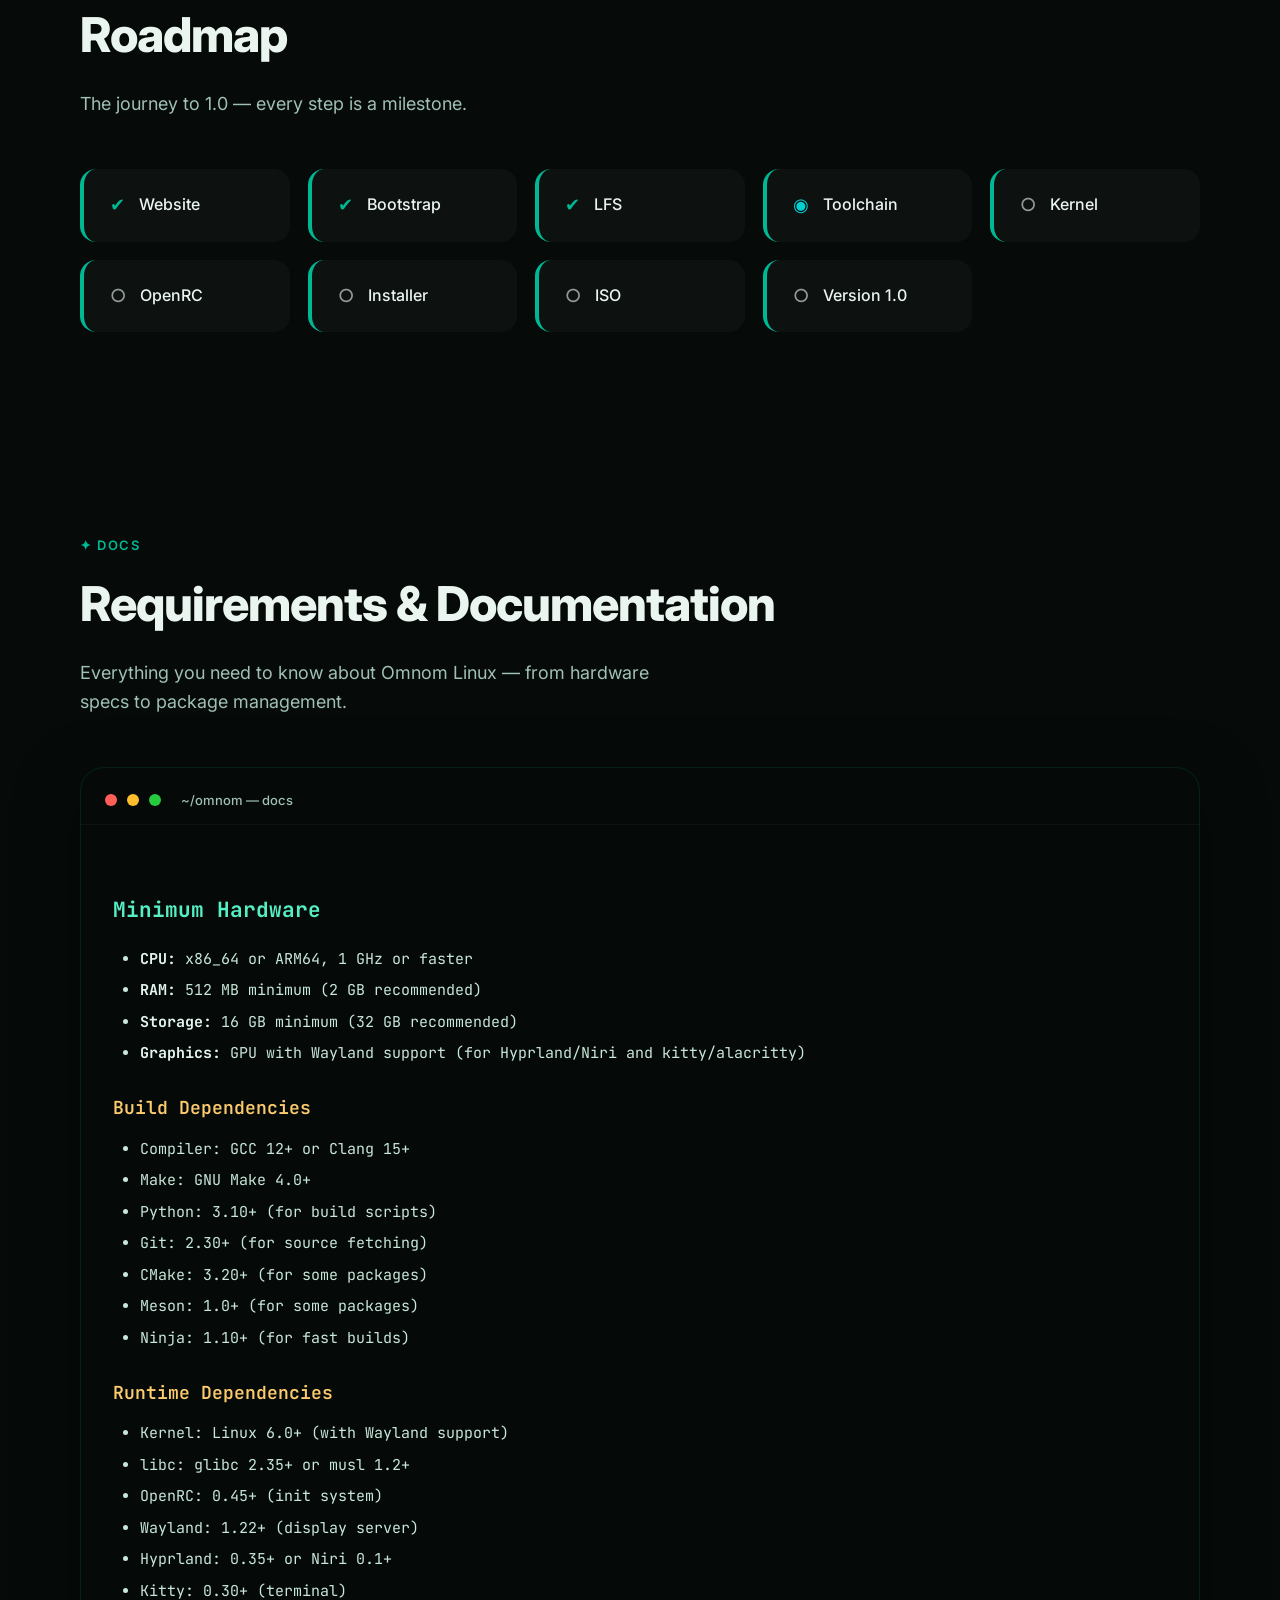
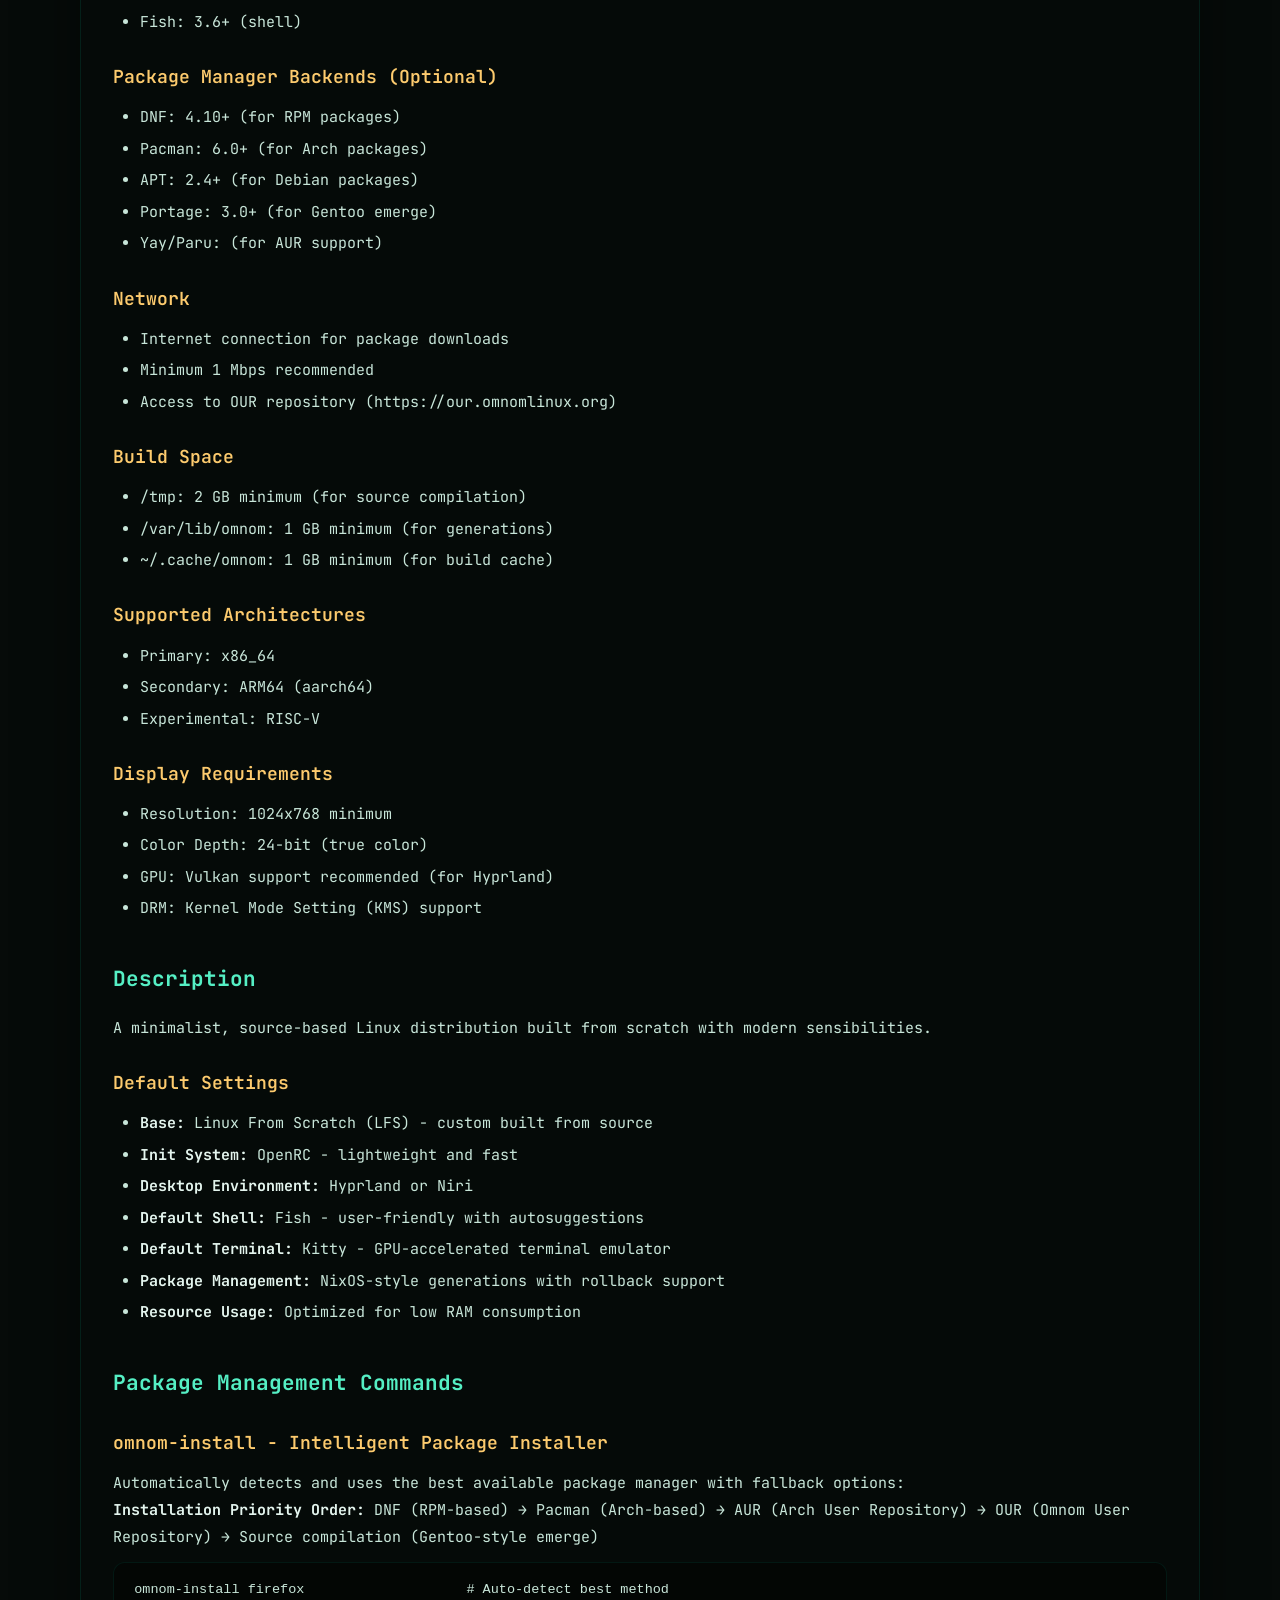
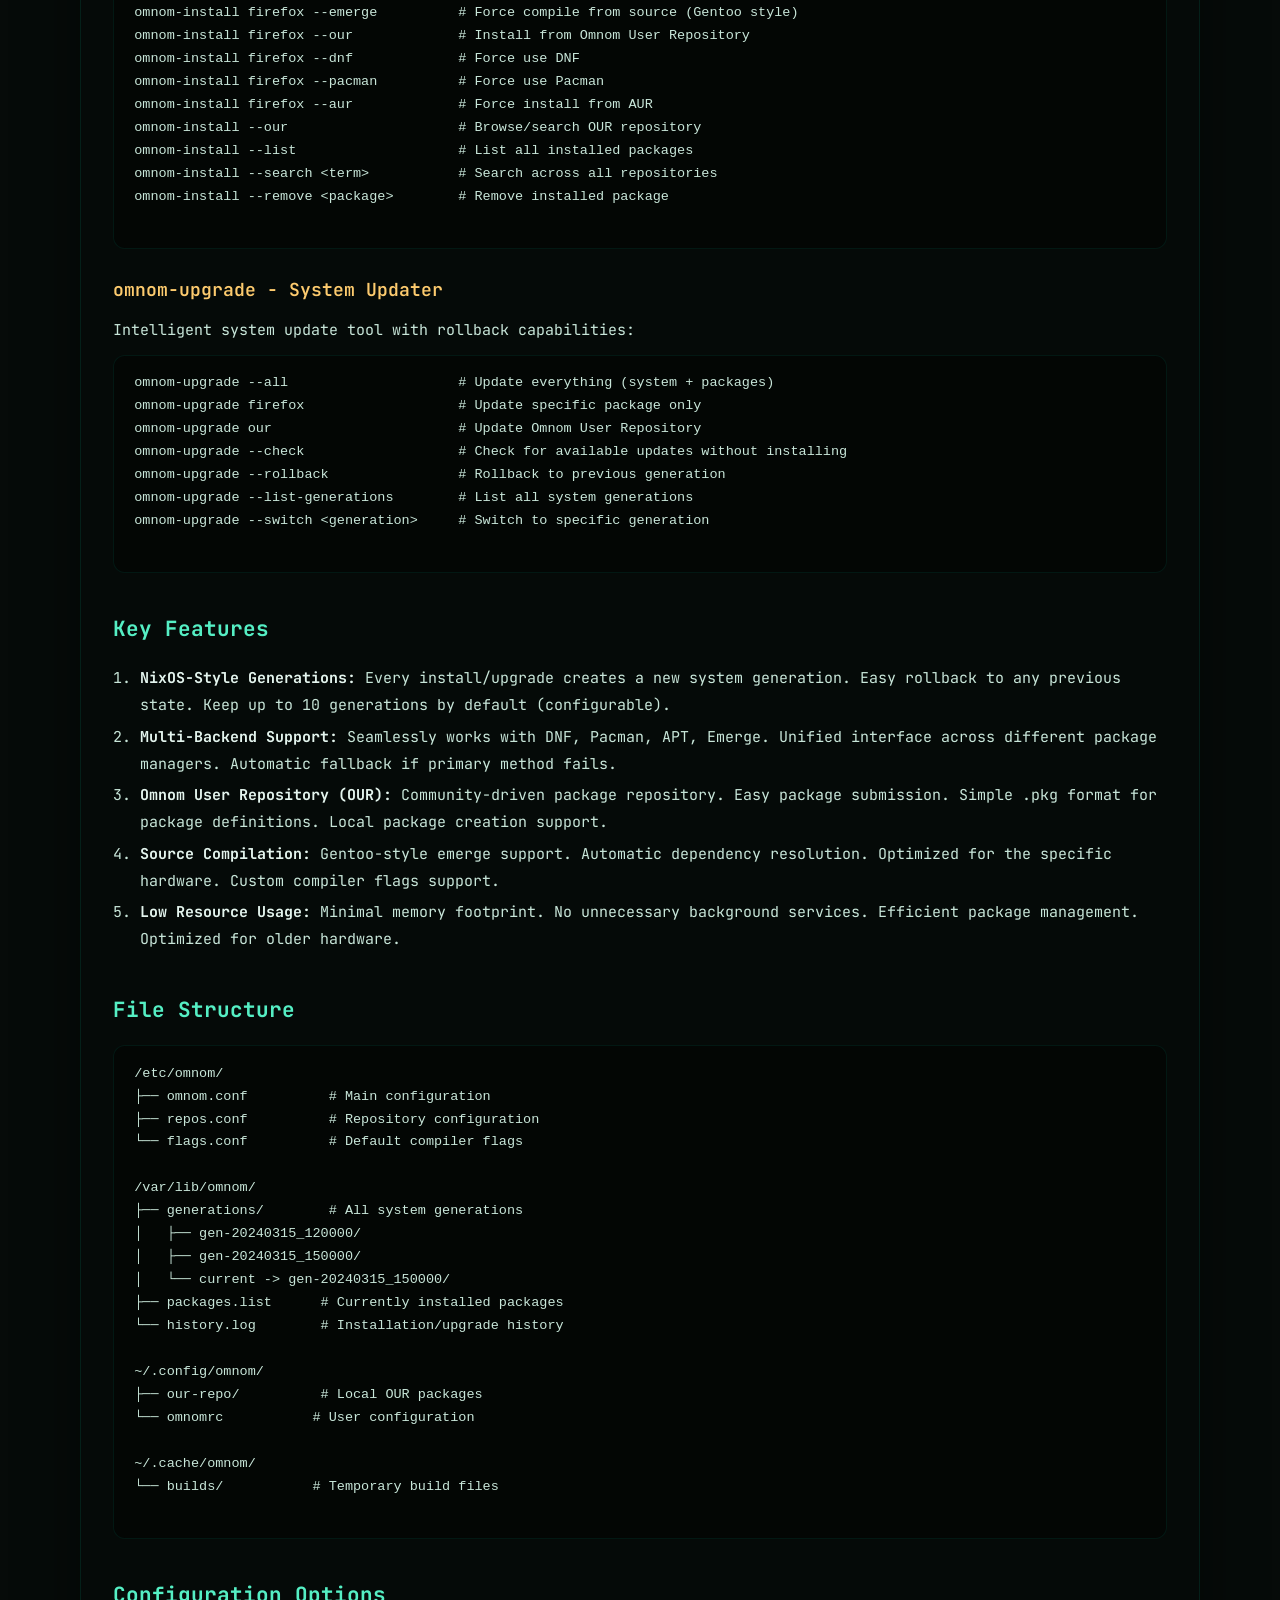
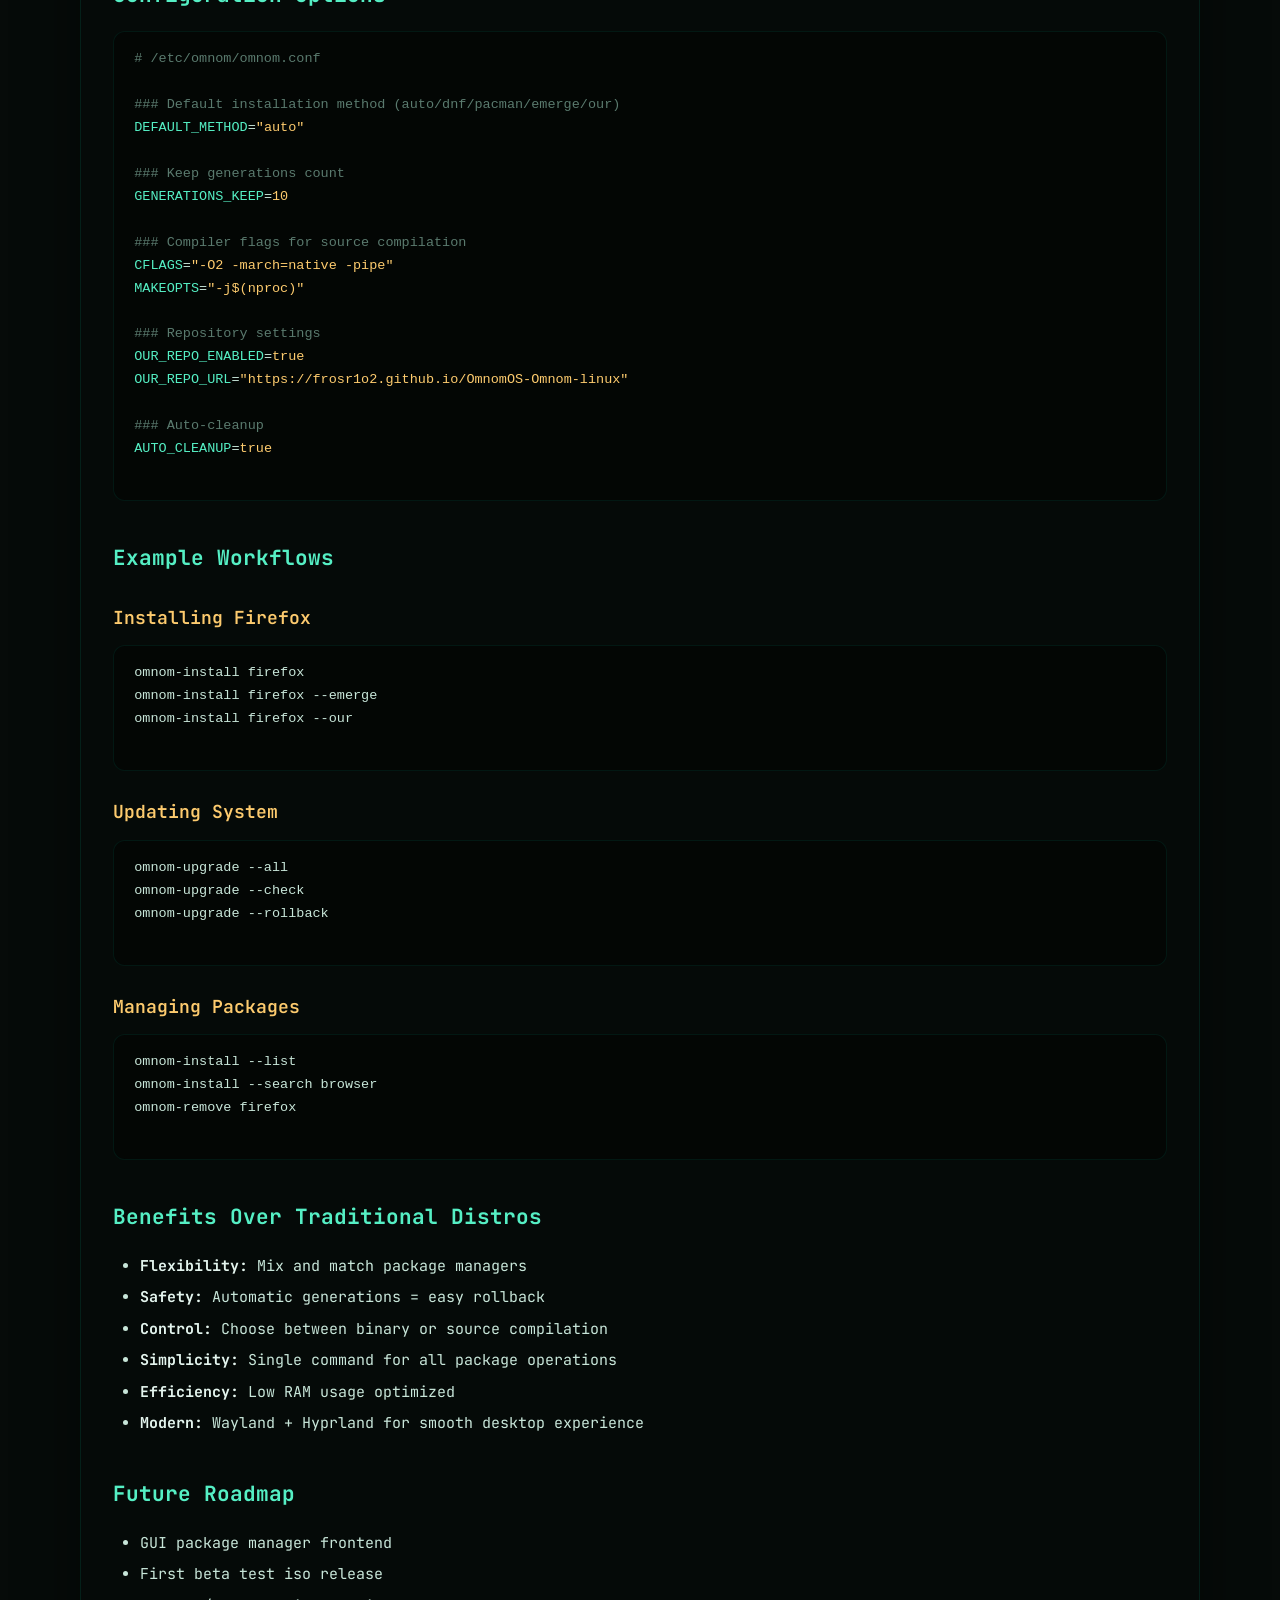
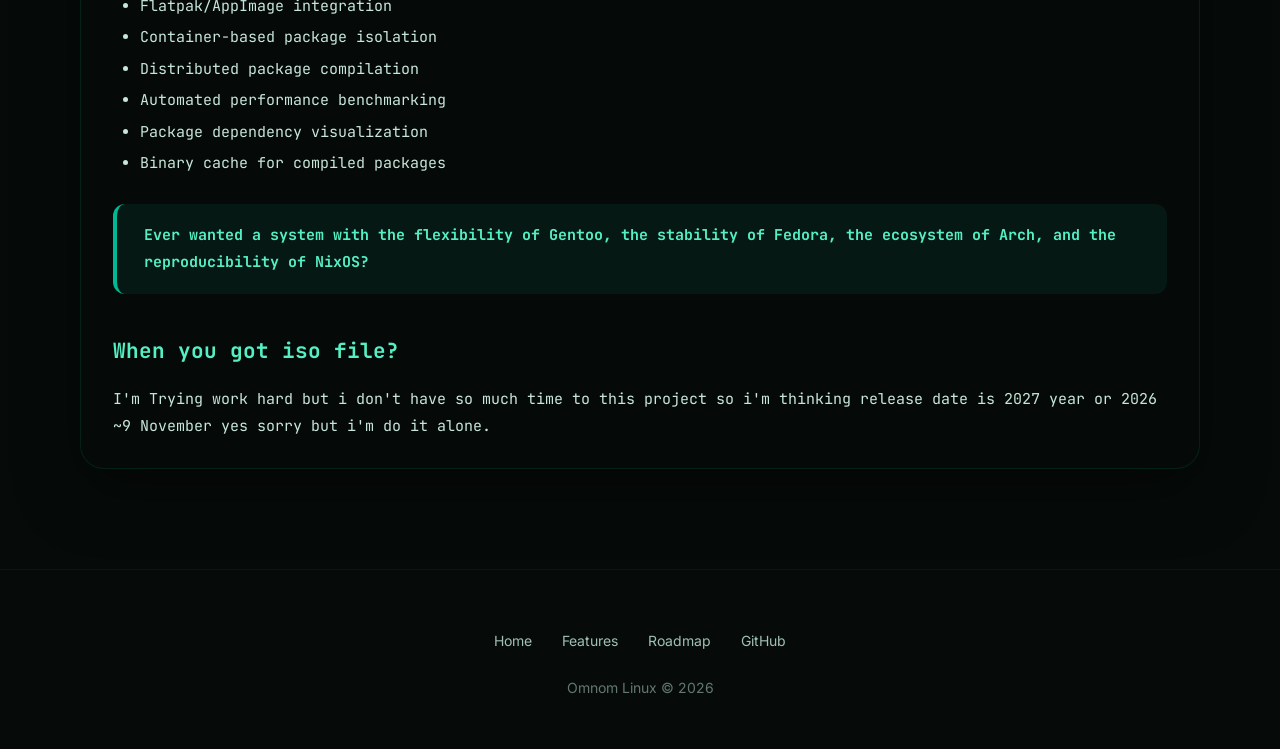
==== commit 9a258e07: "Update index.html" ====
--- a/index.html
+++ b/index.html
@@ -275,6 +275,14 @@
             width: 440px;
             height: 440px;
         }
+        .planet-wrapper {
+            width: 100%;
+            height: 100%;
+            display: flex;
+            align-items: center;
+            justify-content: center;
+            animation: planetFloat 4s ease-in-out infinite;
+        }
         .planet {
             width: 100%;
             height: 100%;
@@ -282,11 +290,8 @@
             background-image: url('favicon.png');
             background-size: cover;
             background-position: center;
-            animation: planetSpin 22s linear infinite, planetFloat 4s ease-in-out infinite;
+            animation: planetSpin 22s linear infinite;
             position: relative;
-        }
-        .planet::after {
-            display: none;
         }
         @keyframes planetSpin {
             0% {
@@ -808,7 +813,9 @@
             </div>
         </div>
         <div class="hero-image">
-            <div class="planet"></div>
+            <div class="planet-wrapper">
+                <div class="planet"></div>
+            </div>
         </div>
     </section>
 
@@ -1205,13 +1212,6 @@
                     card.style.background = 'rgba(255,255,255,.05)';
                 });
             });
-            const planet = document.querySelector('.planet');
-            document.addEventListener('mousemove', (e) => {
-                const x = (e.clientX / window.innerWidth - 0.5) * 8;
-                const y = (e.clientY / window.innerHeight - 0.5) * 8;
-                planet.style.transform =
-                    `rotate(${parseInt(planet.style.transform?.match(/rotate\(([^)]+)\)/)?.[1] || 0)}deg) translate(${x}px, ${y}px)`;
-            });
         })();
     </script>
 </body>
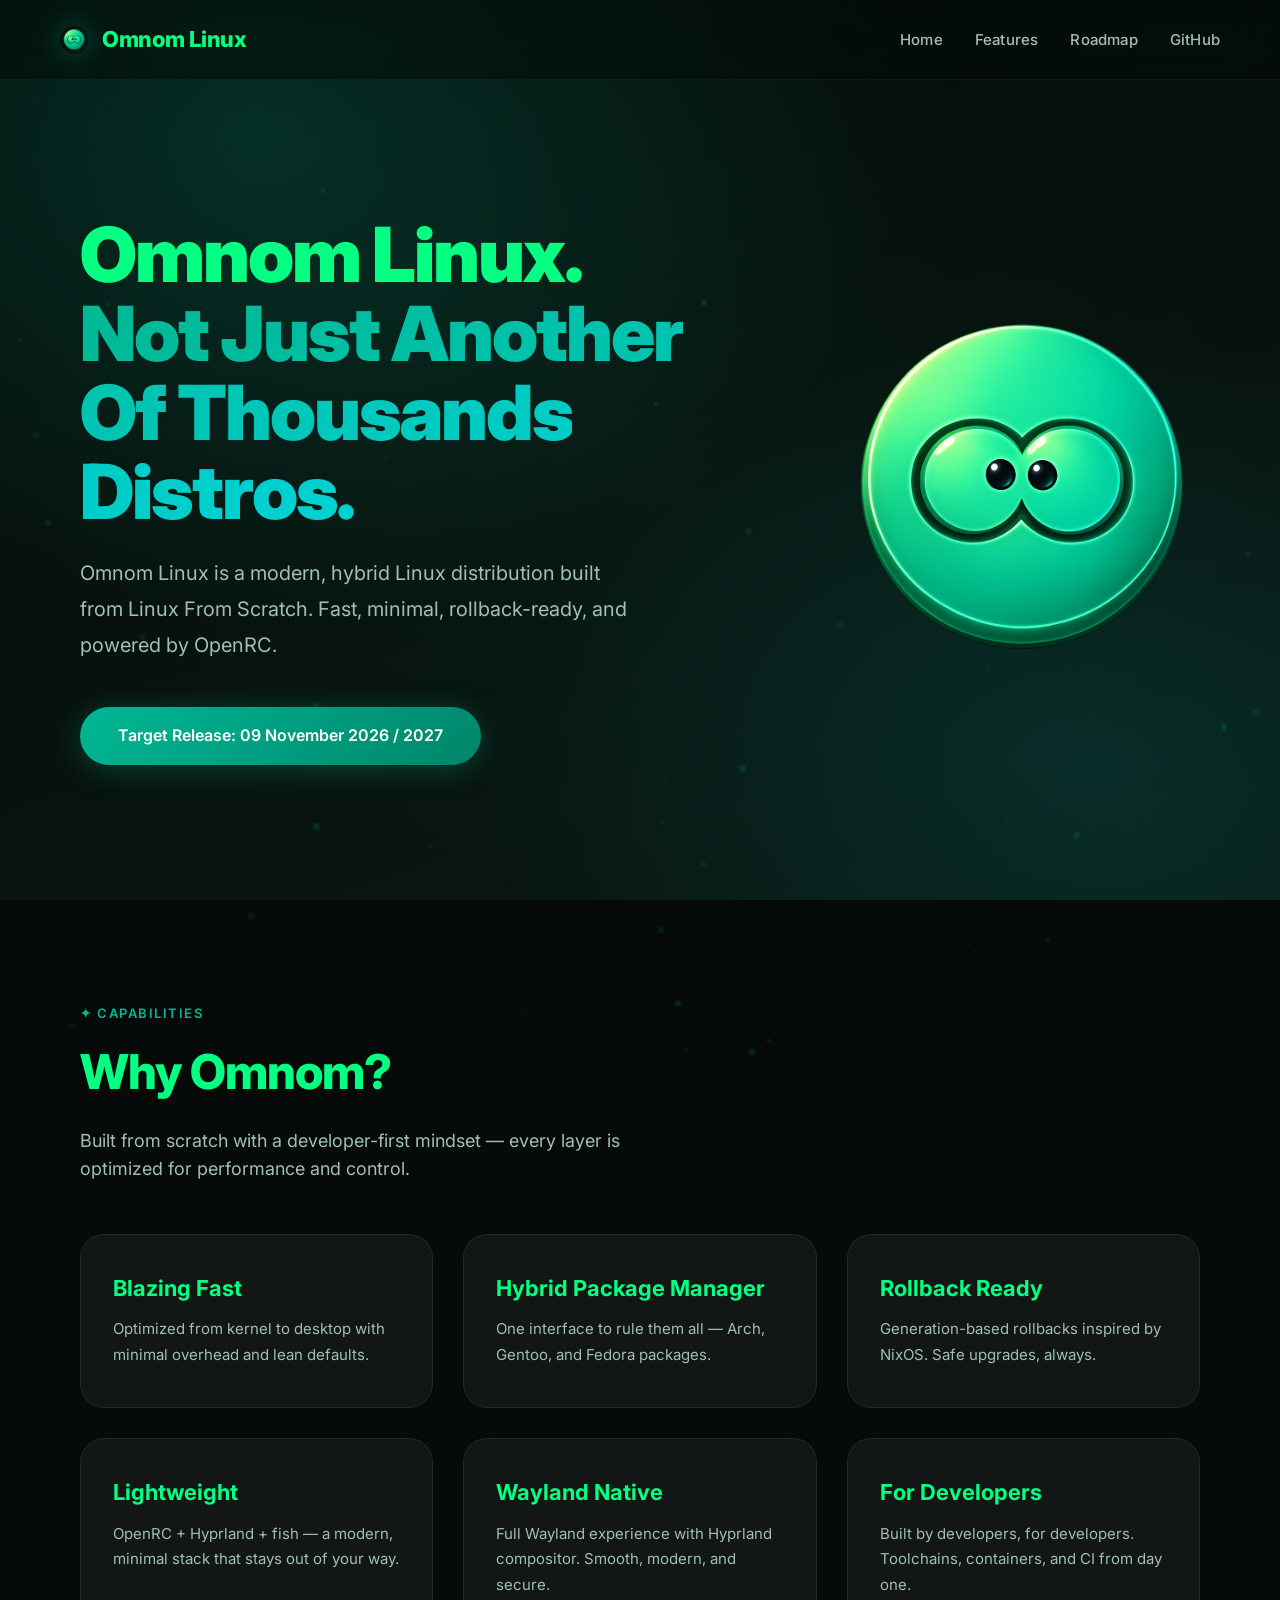
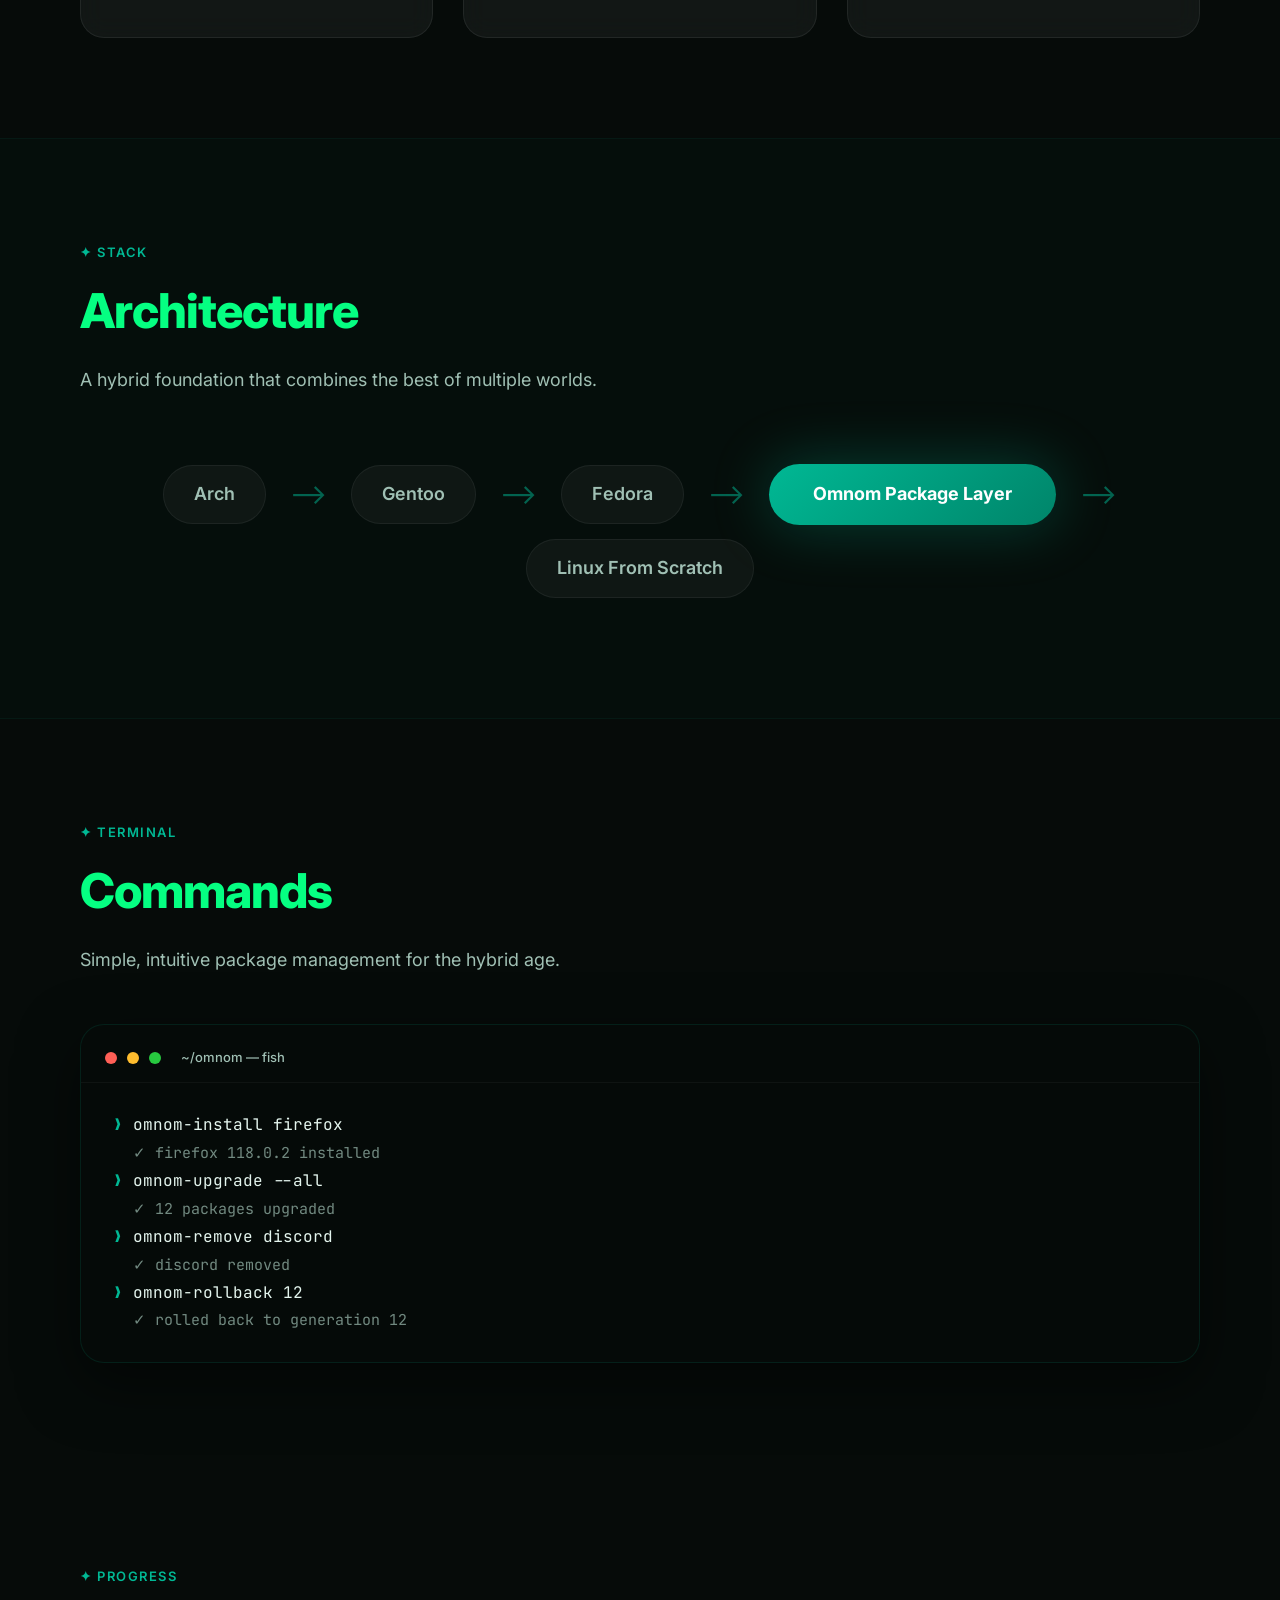
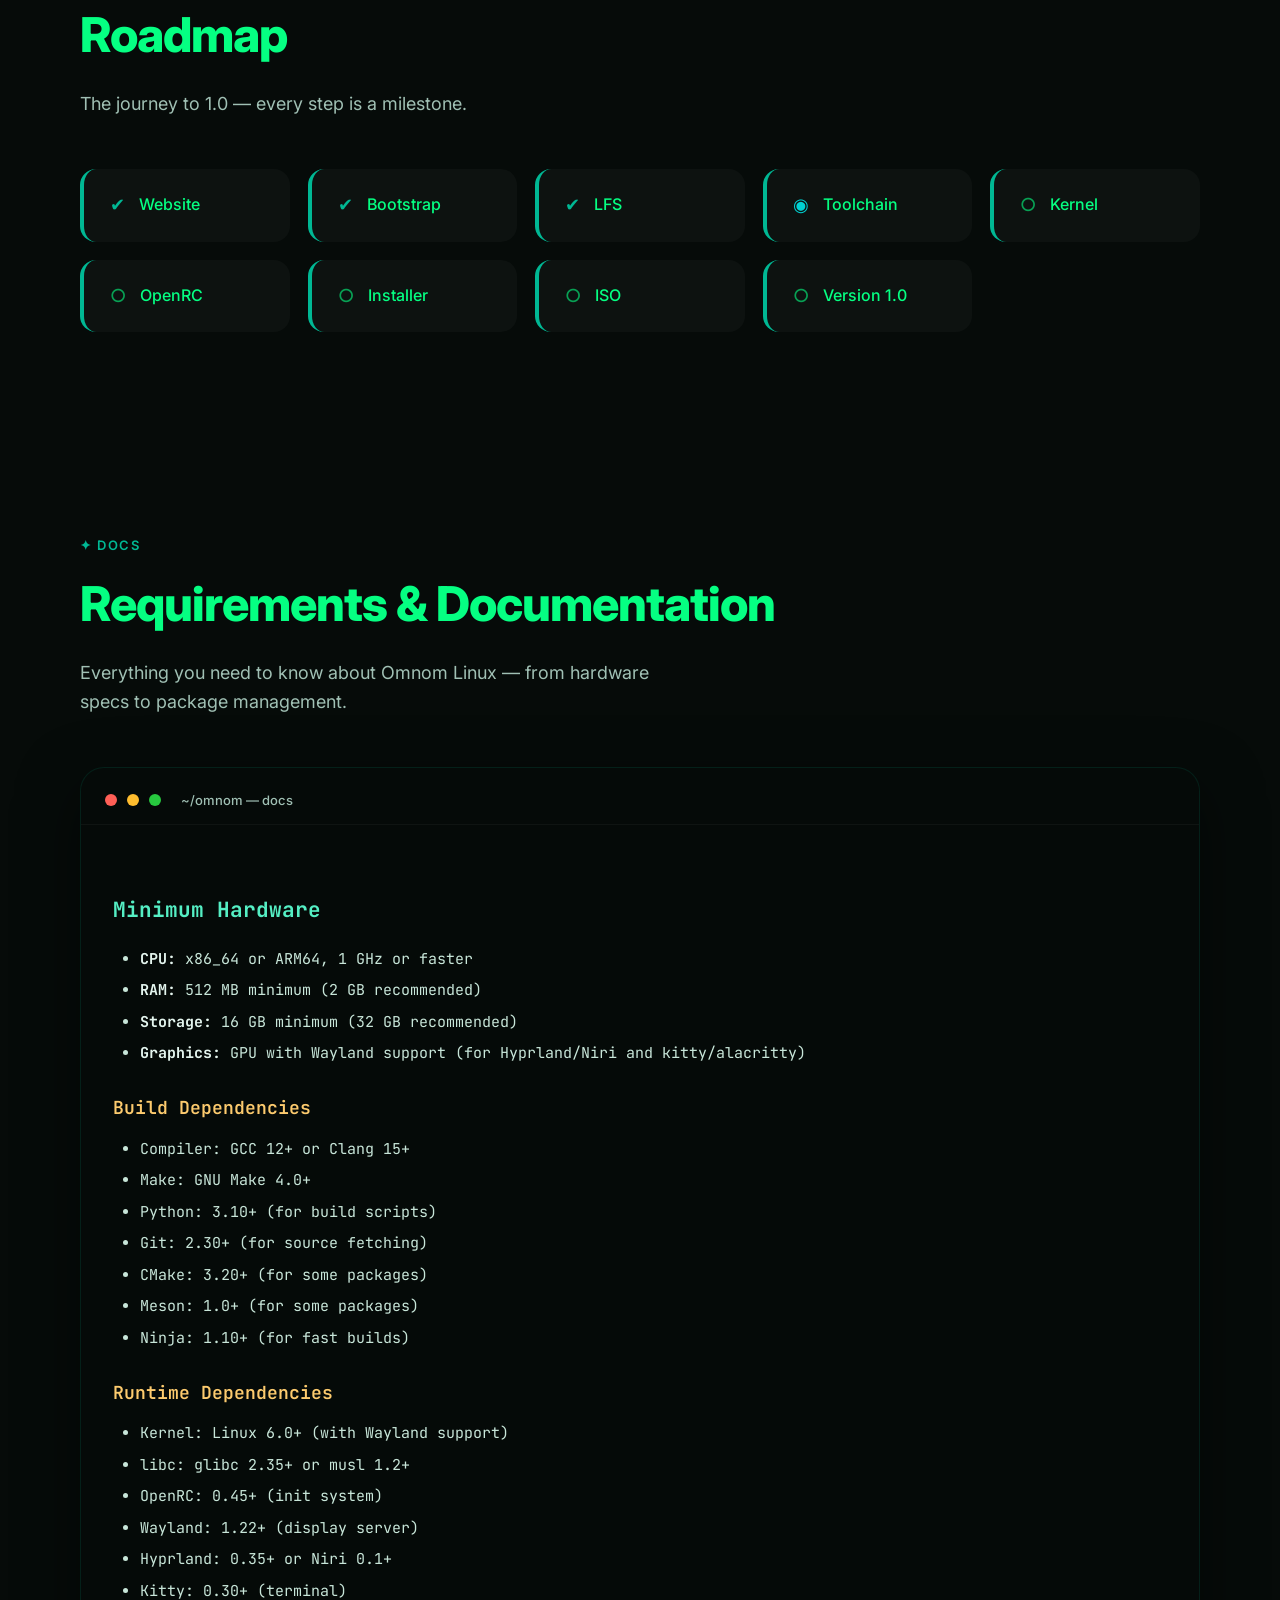
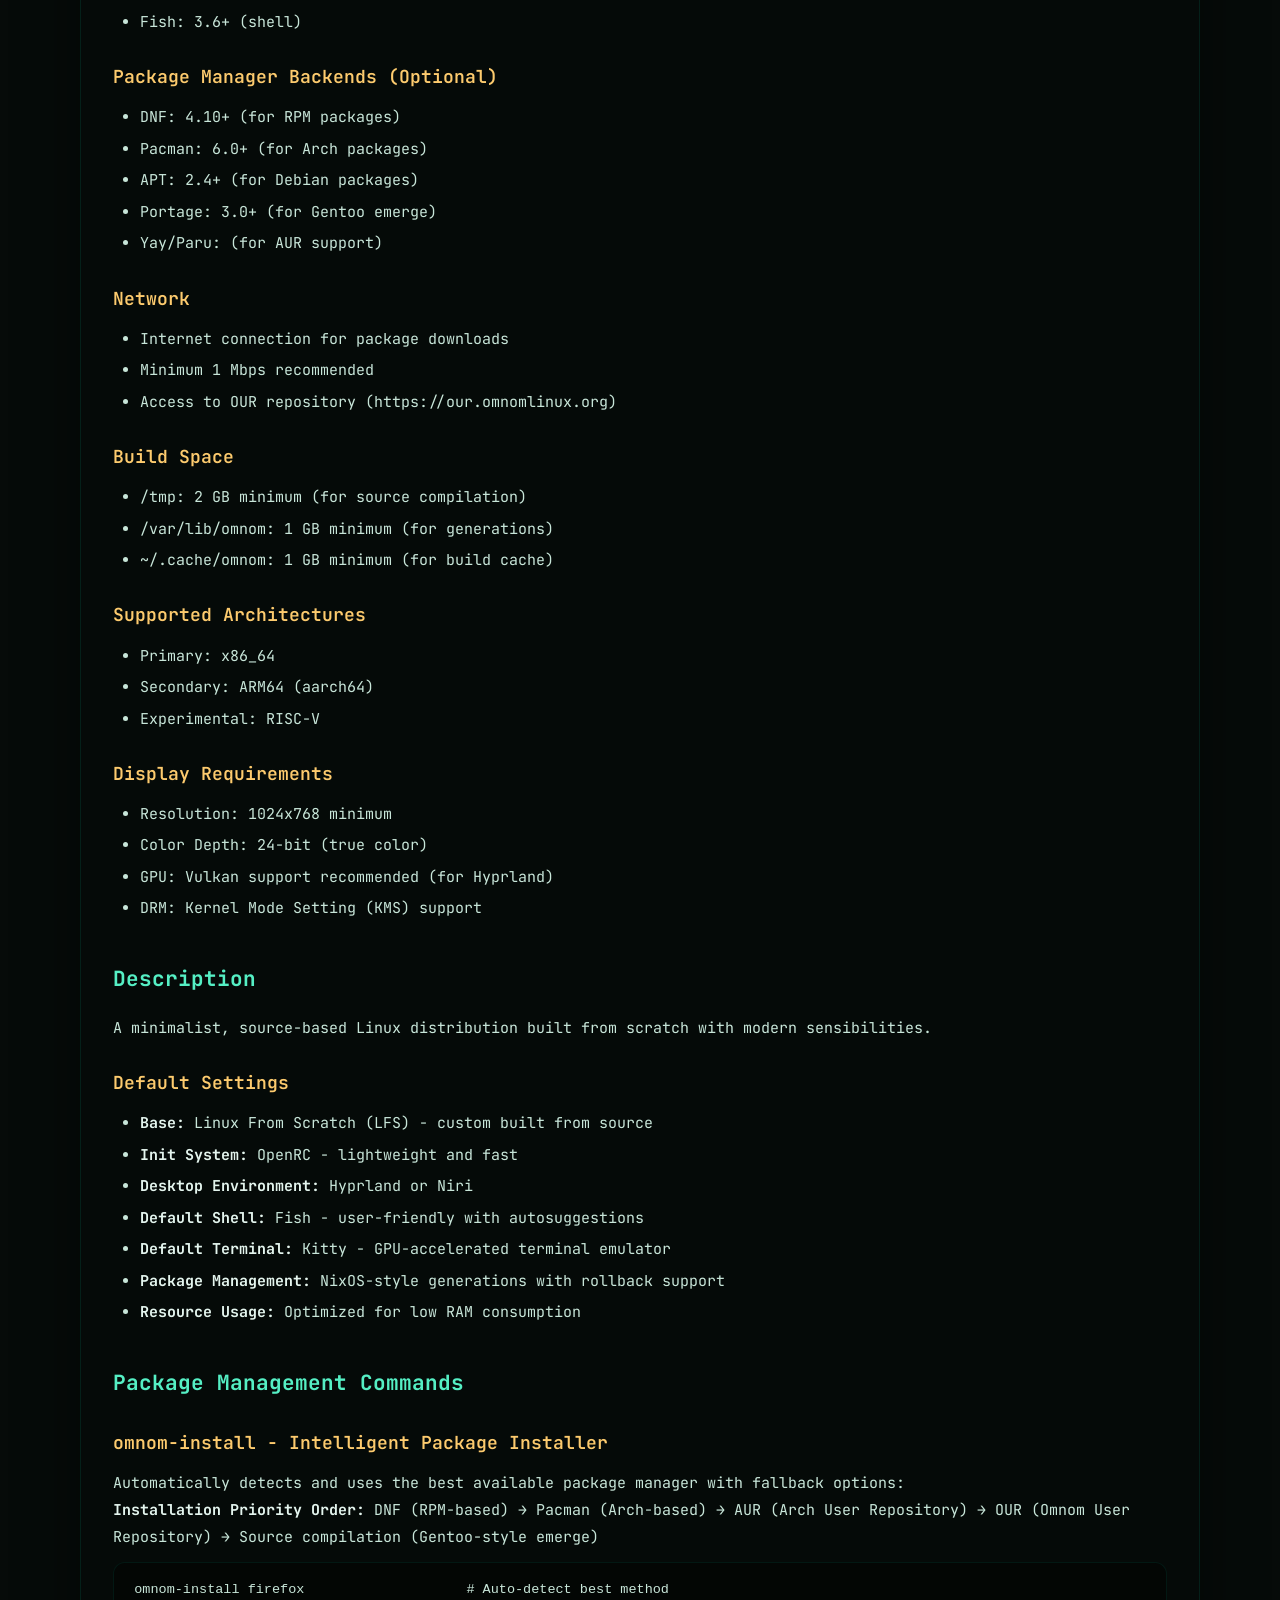
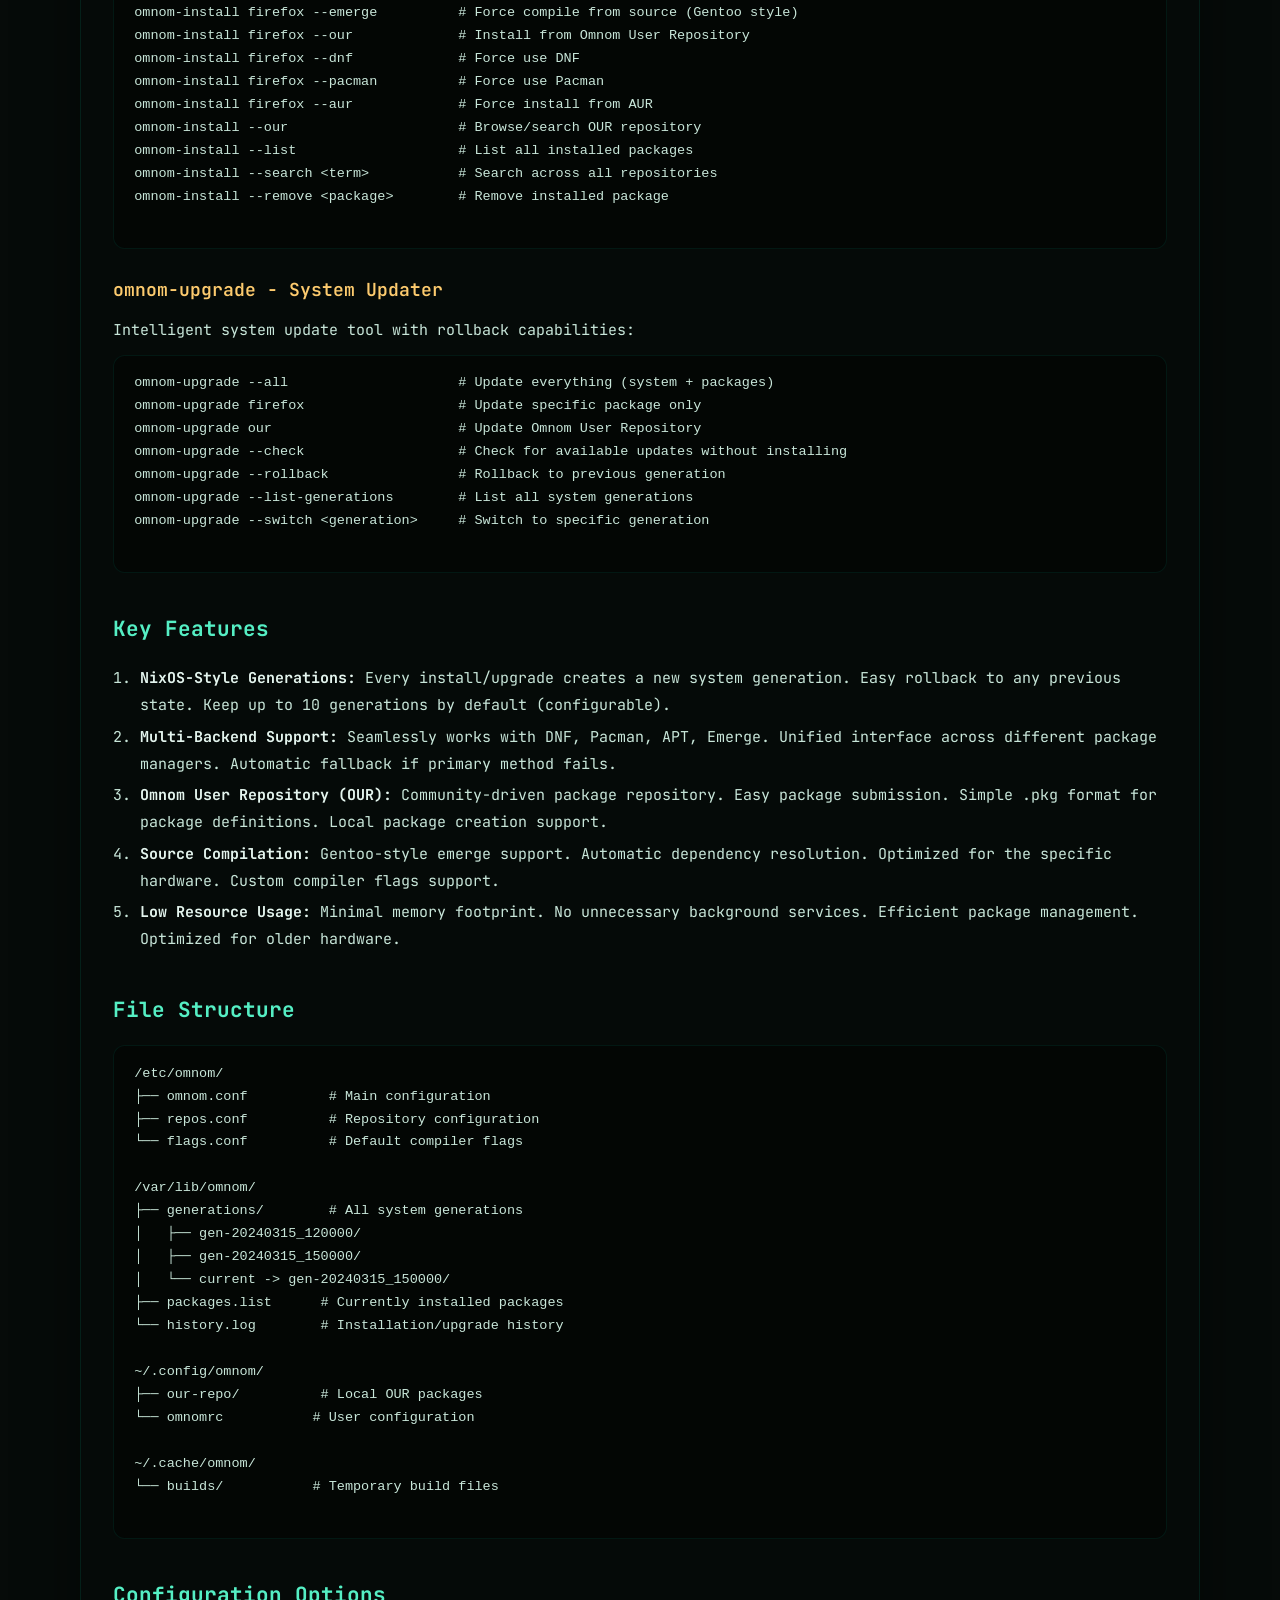
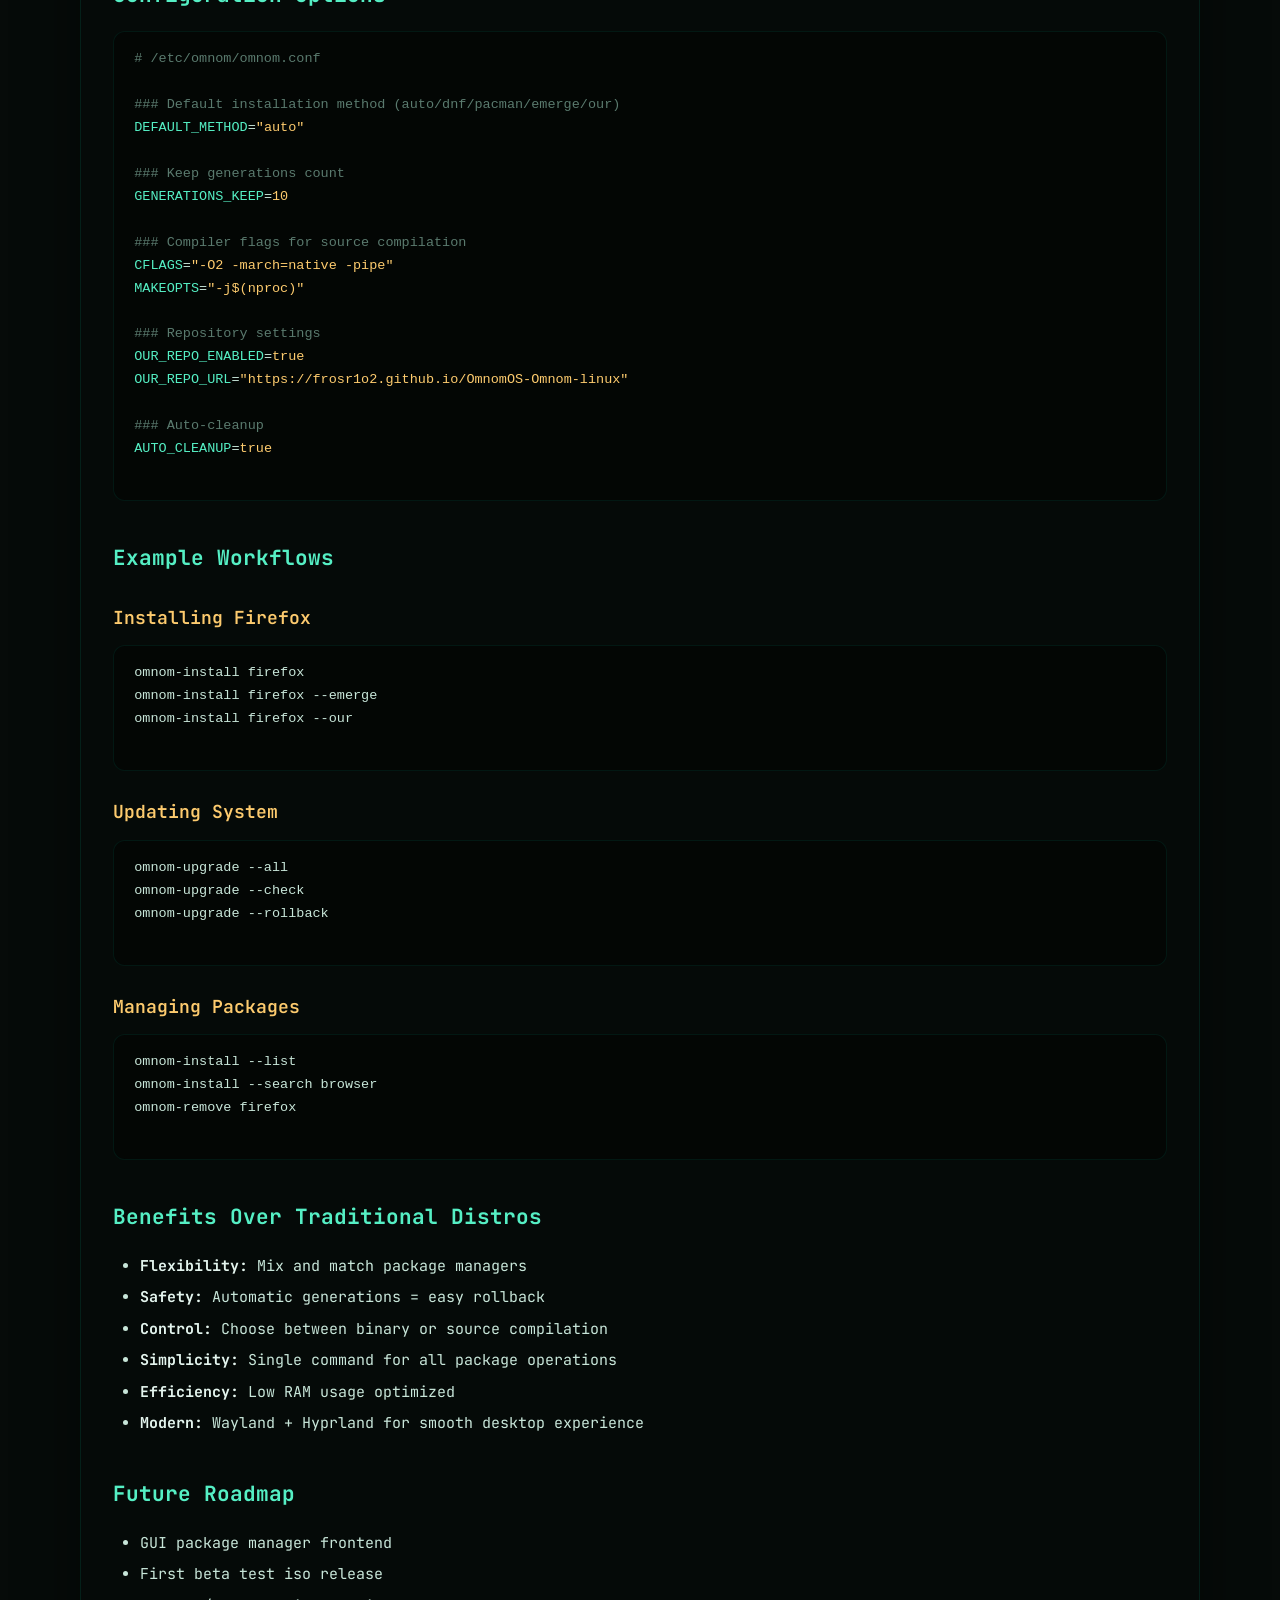
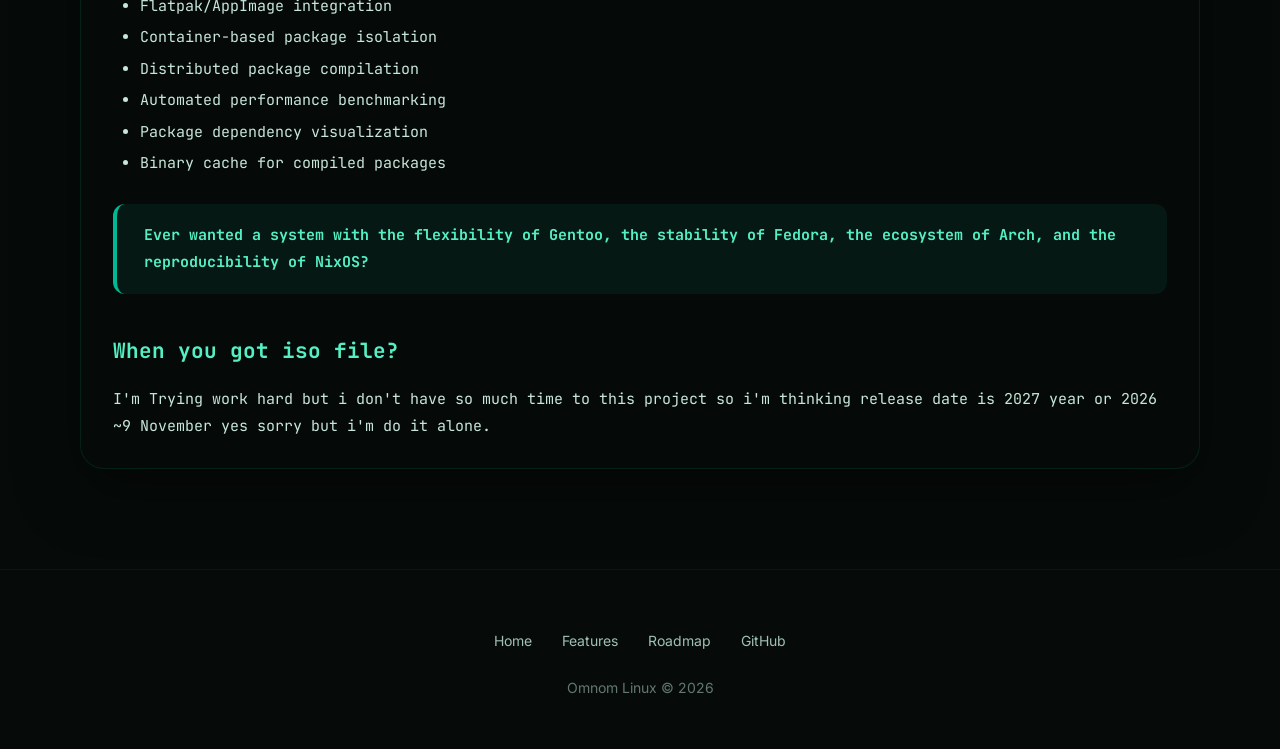
==== commit b4204503: "Update index.html" ====
--- a/index.html
+++ b/index.html
@@ -27,7 +27,7 @@
             --bg2: #0a1410;
             --card: rgba(255, 255, 255, .05);
             --border: rgba(255, 255, 255, .07);
-            --text: #ebf5f0;
+            --text: #05ff82;
             --text2: #a0c0b4;
             --primary: #00b894;
             --primary-dim: rgba(0, 184, 148, .15);
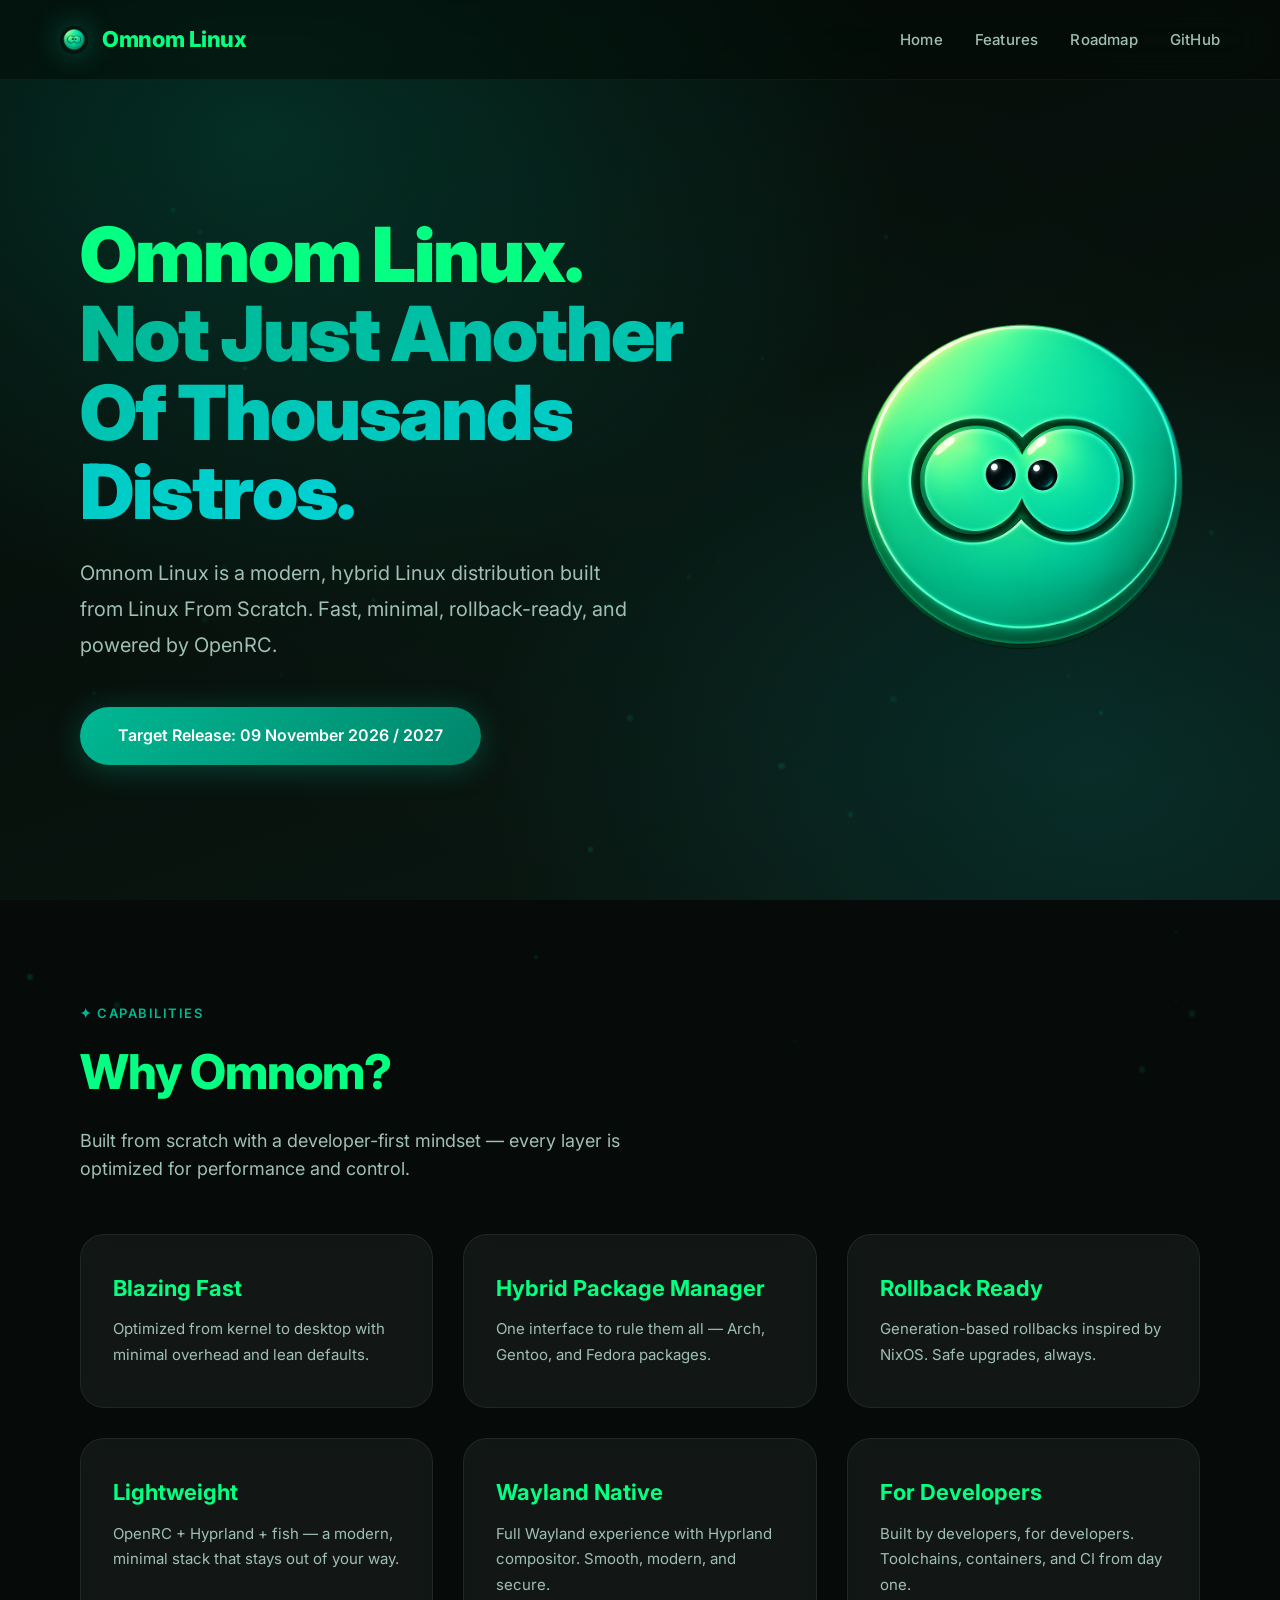
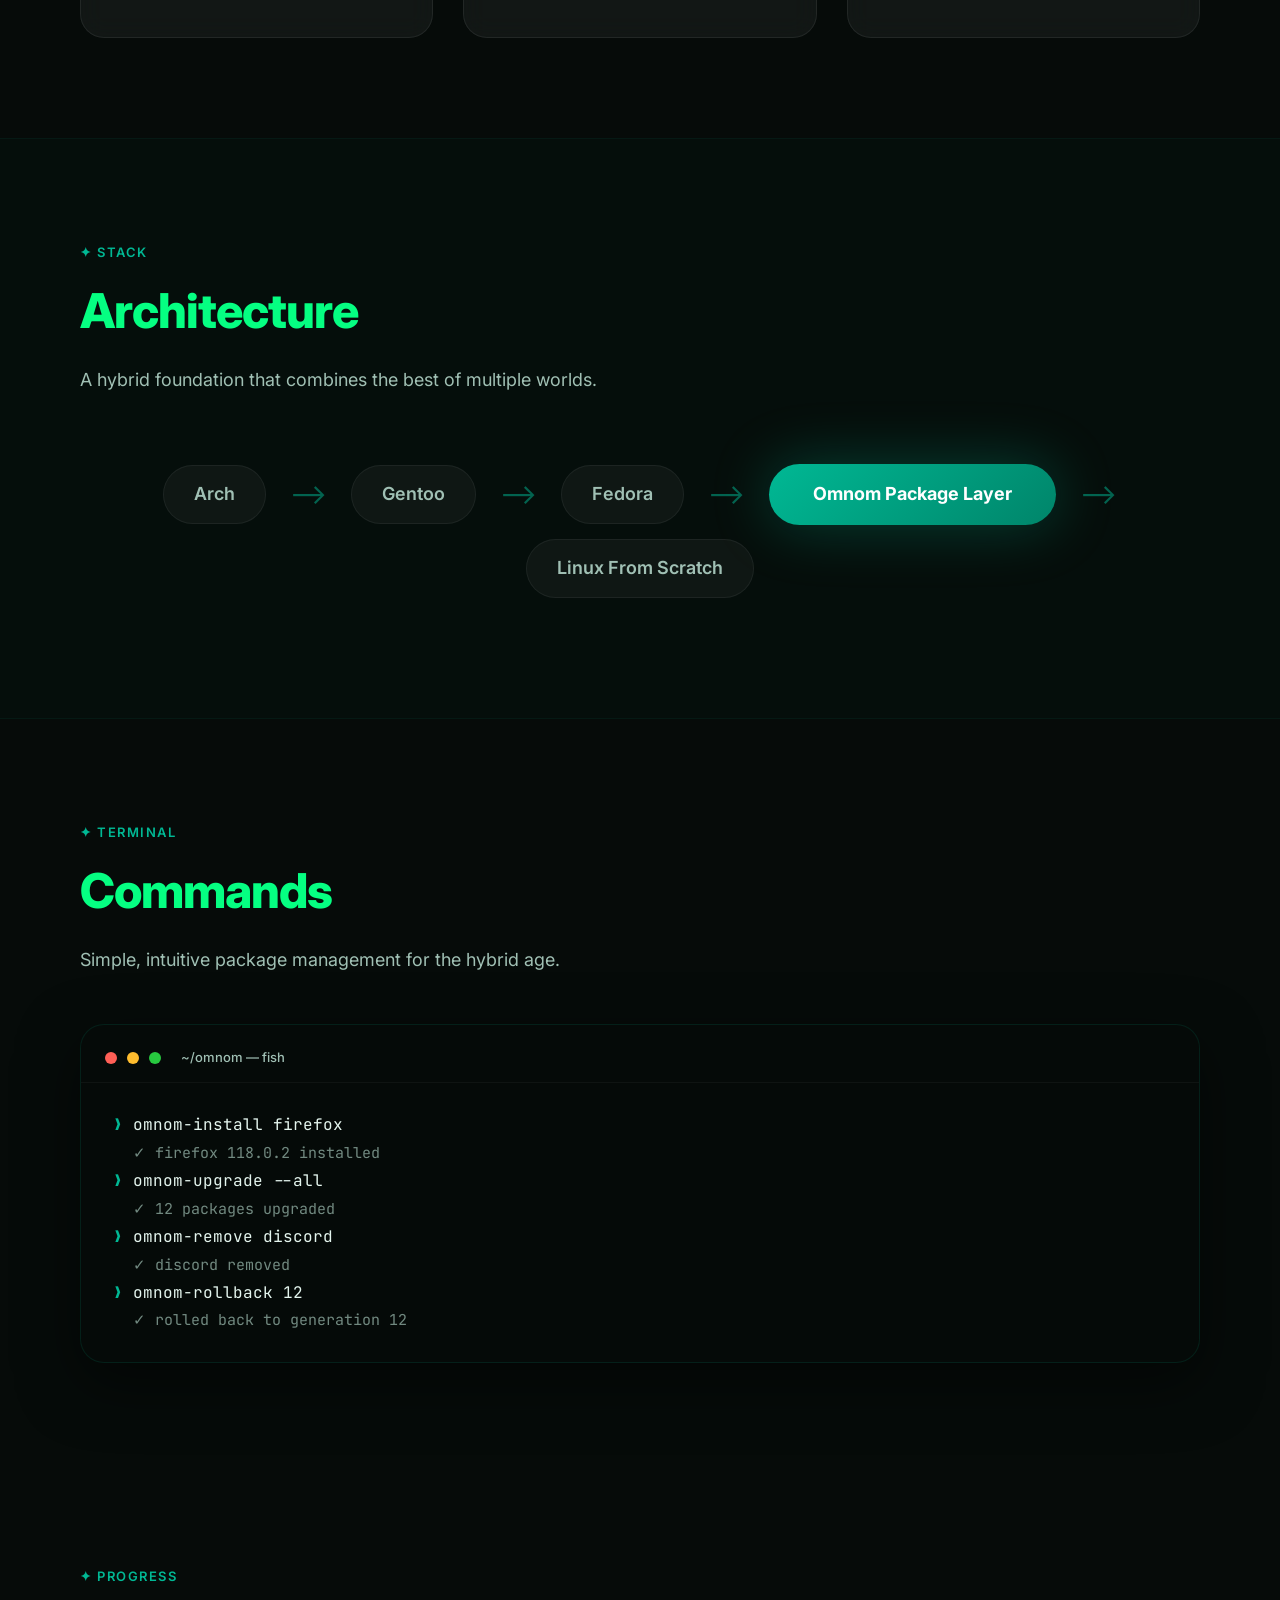
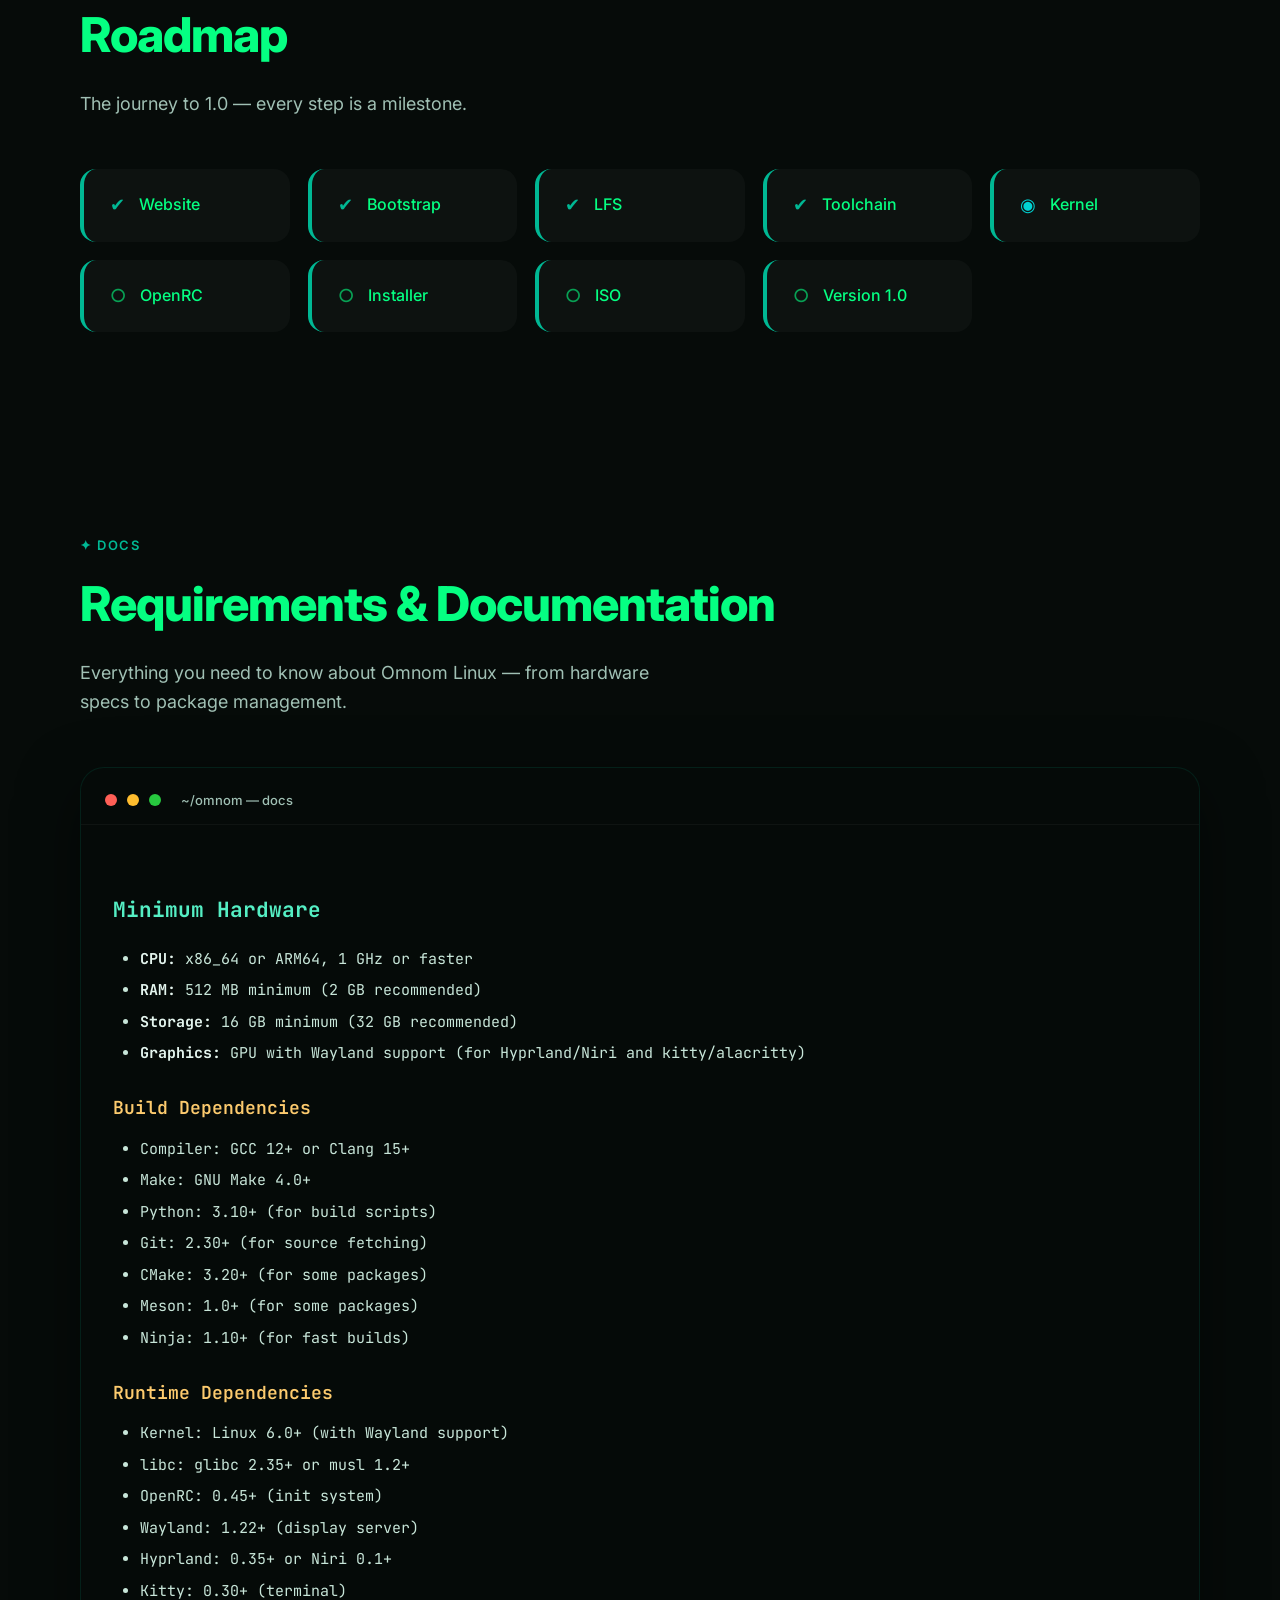
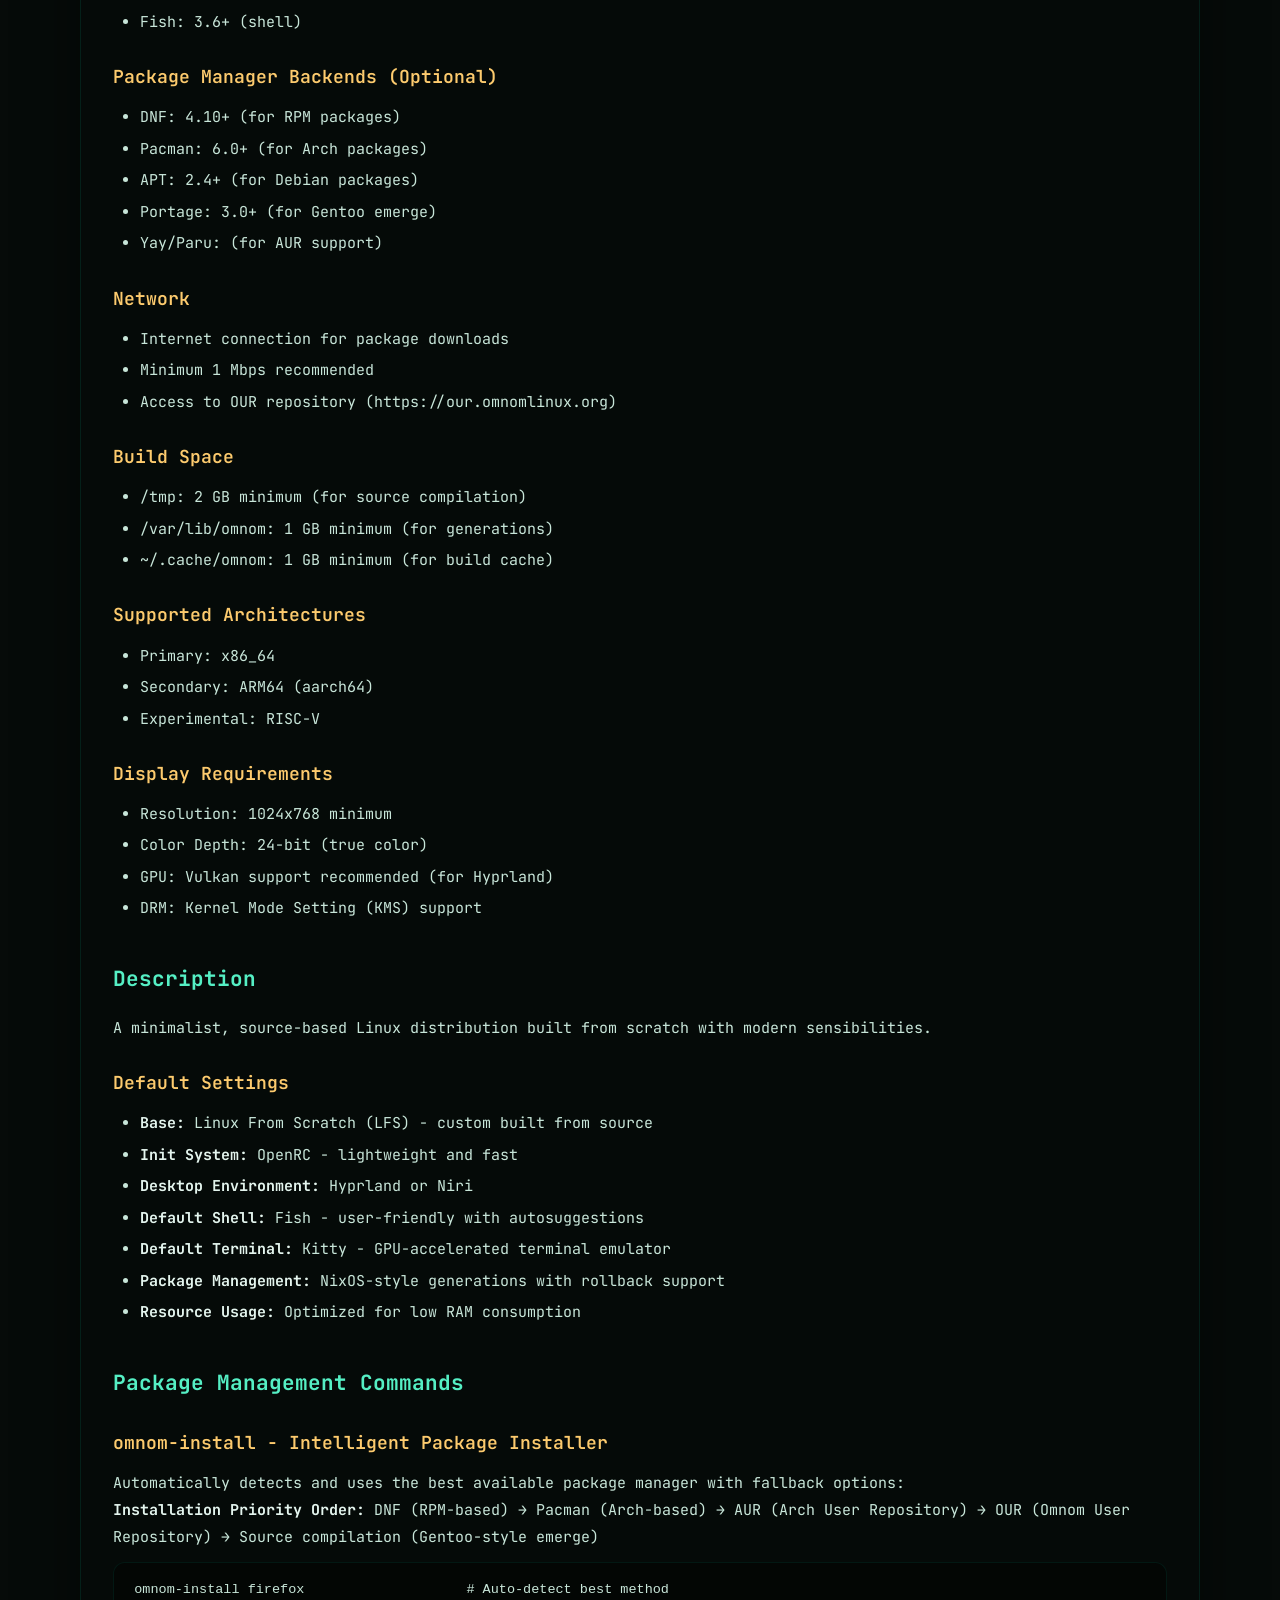
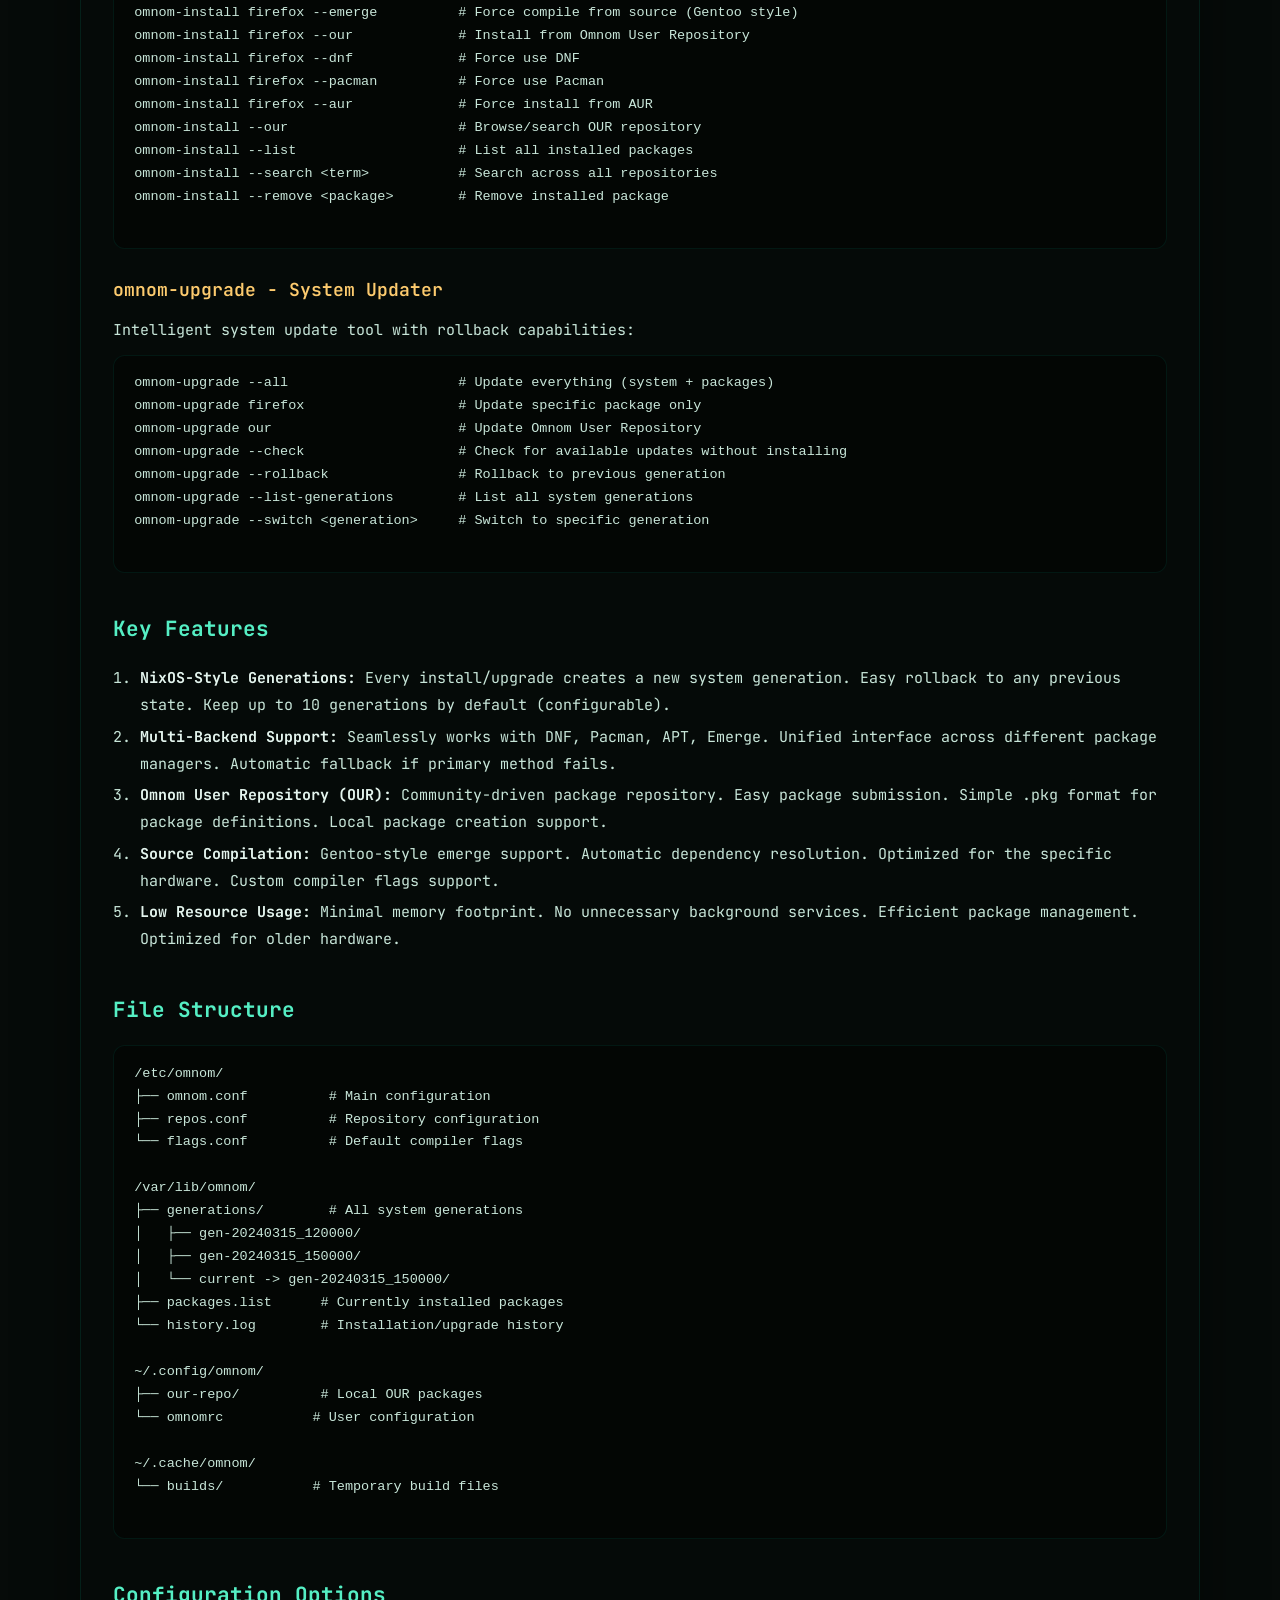
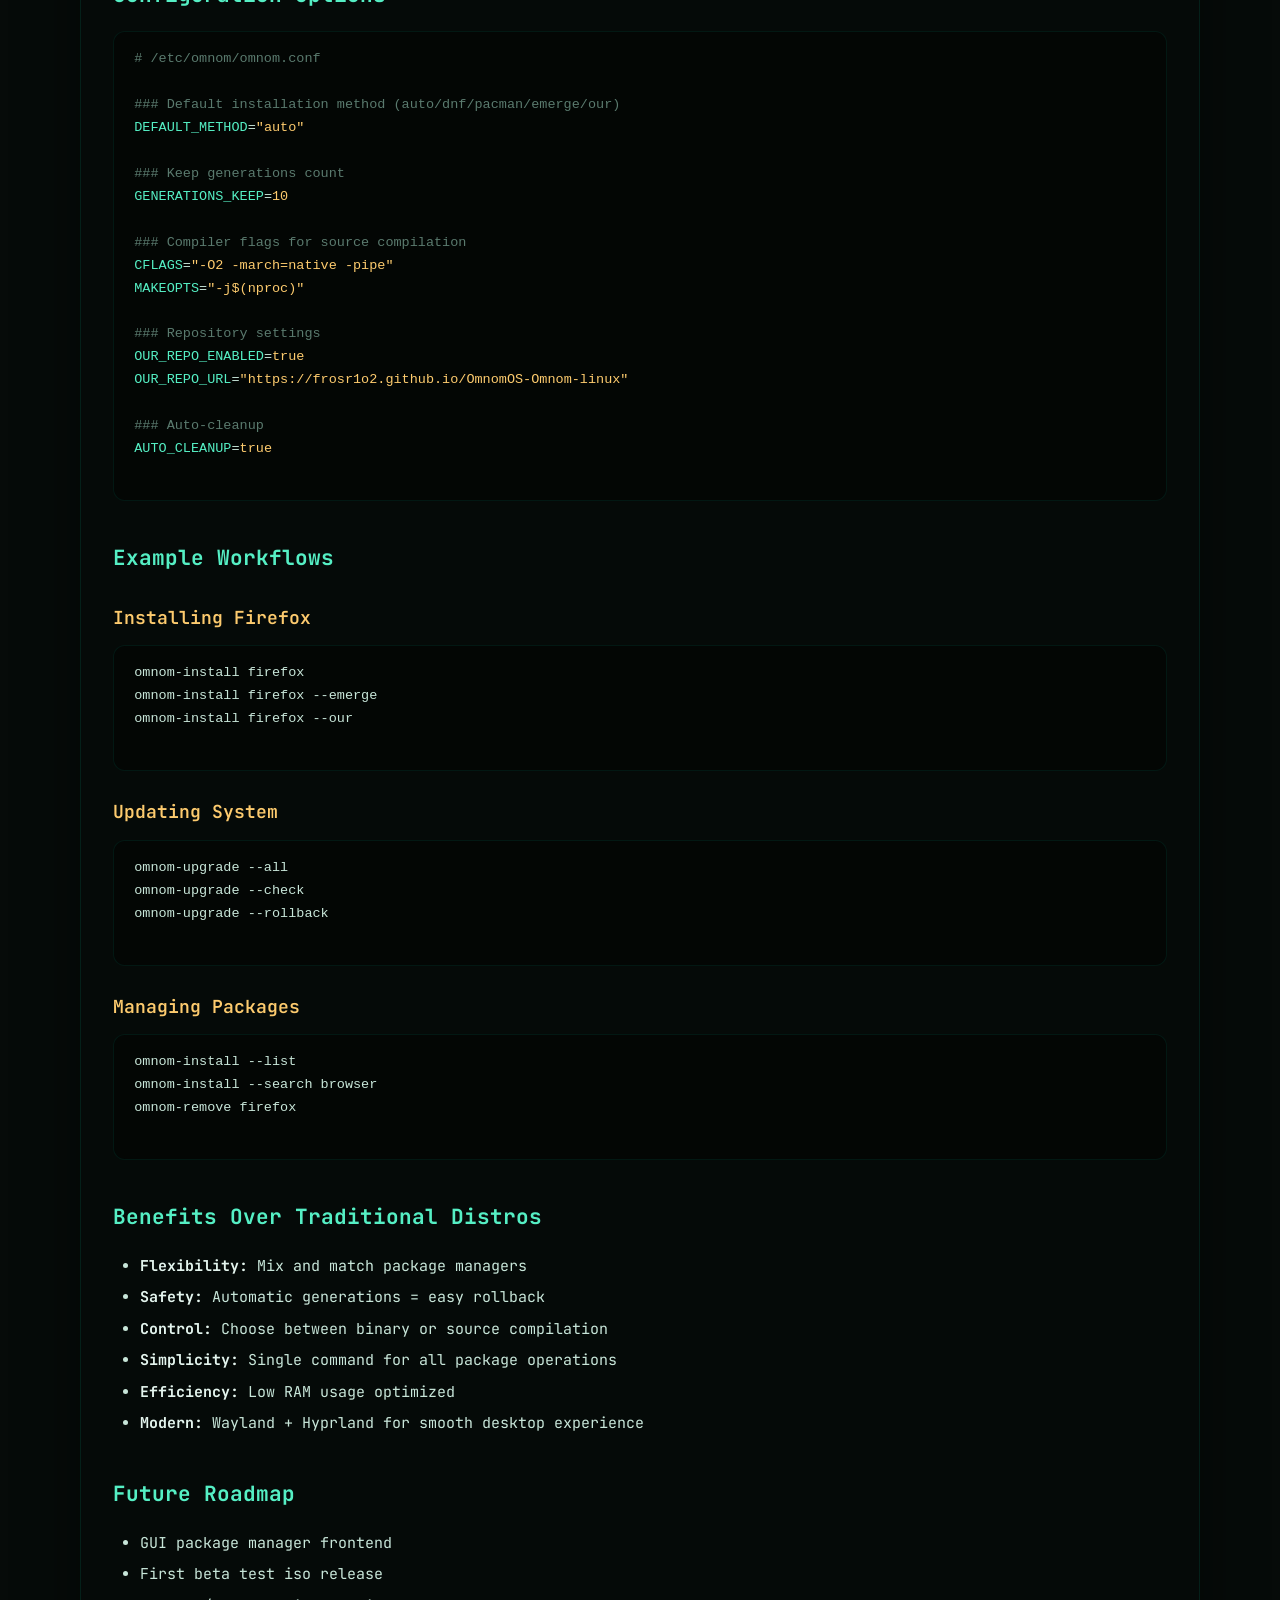
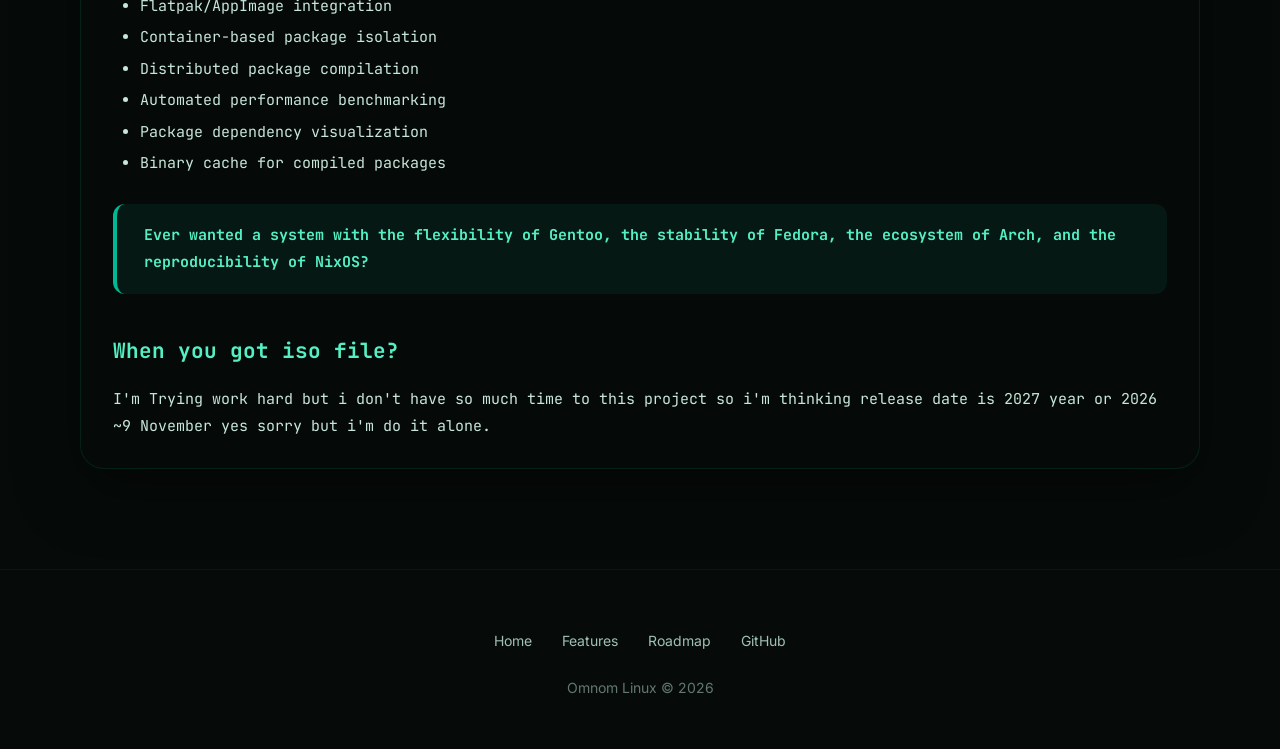
==== commit d52cf3d7: "Update index.html" ====
--- a/index.html
+++ b/index.html
@@ -882,8 +882,8 @@
             <div class="timeline-item done"><span class="status">✔</span> Website</div>
             <div class="timeline-item done"><span class="status">✔</span> Bootstrap</div>
             <div class="timeline-item done"><span class="status">✔</span> LFS</div>
-            <div class="timeline-item active"><span class="status">◉</span> Toolchain</div>
-            <div class="timeline-item"><span class="status">○</span> Kernel</div>
+            <div class="timeline-item done"><span class="status">✔</span> Toolchain</div>
+            <div class="timeline-item active"><span class="status">◉</span> Kernel</div>
             <div class="timeline-item"><span class="status">○</span> OpenRC</div>
             <div class="timeline-item"><span class="status">○</span> Installer</div>
             <div class="timeline-item"><span class="status">○</span> ISO</div>
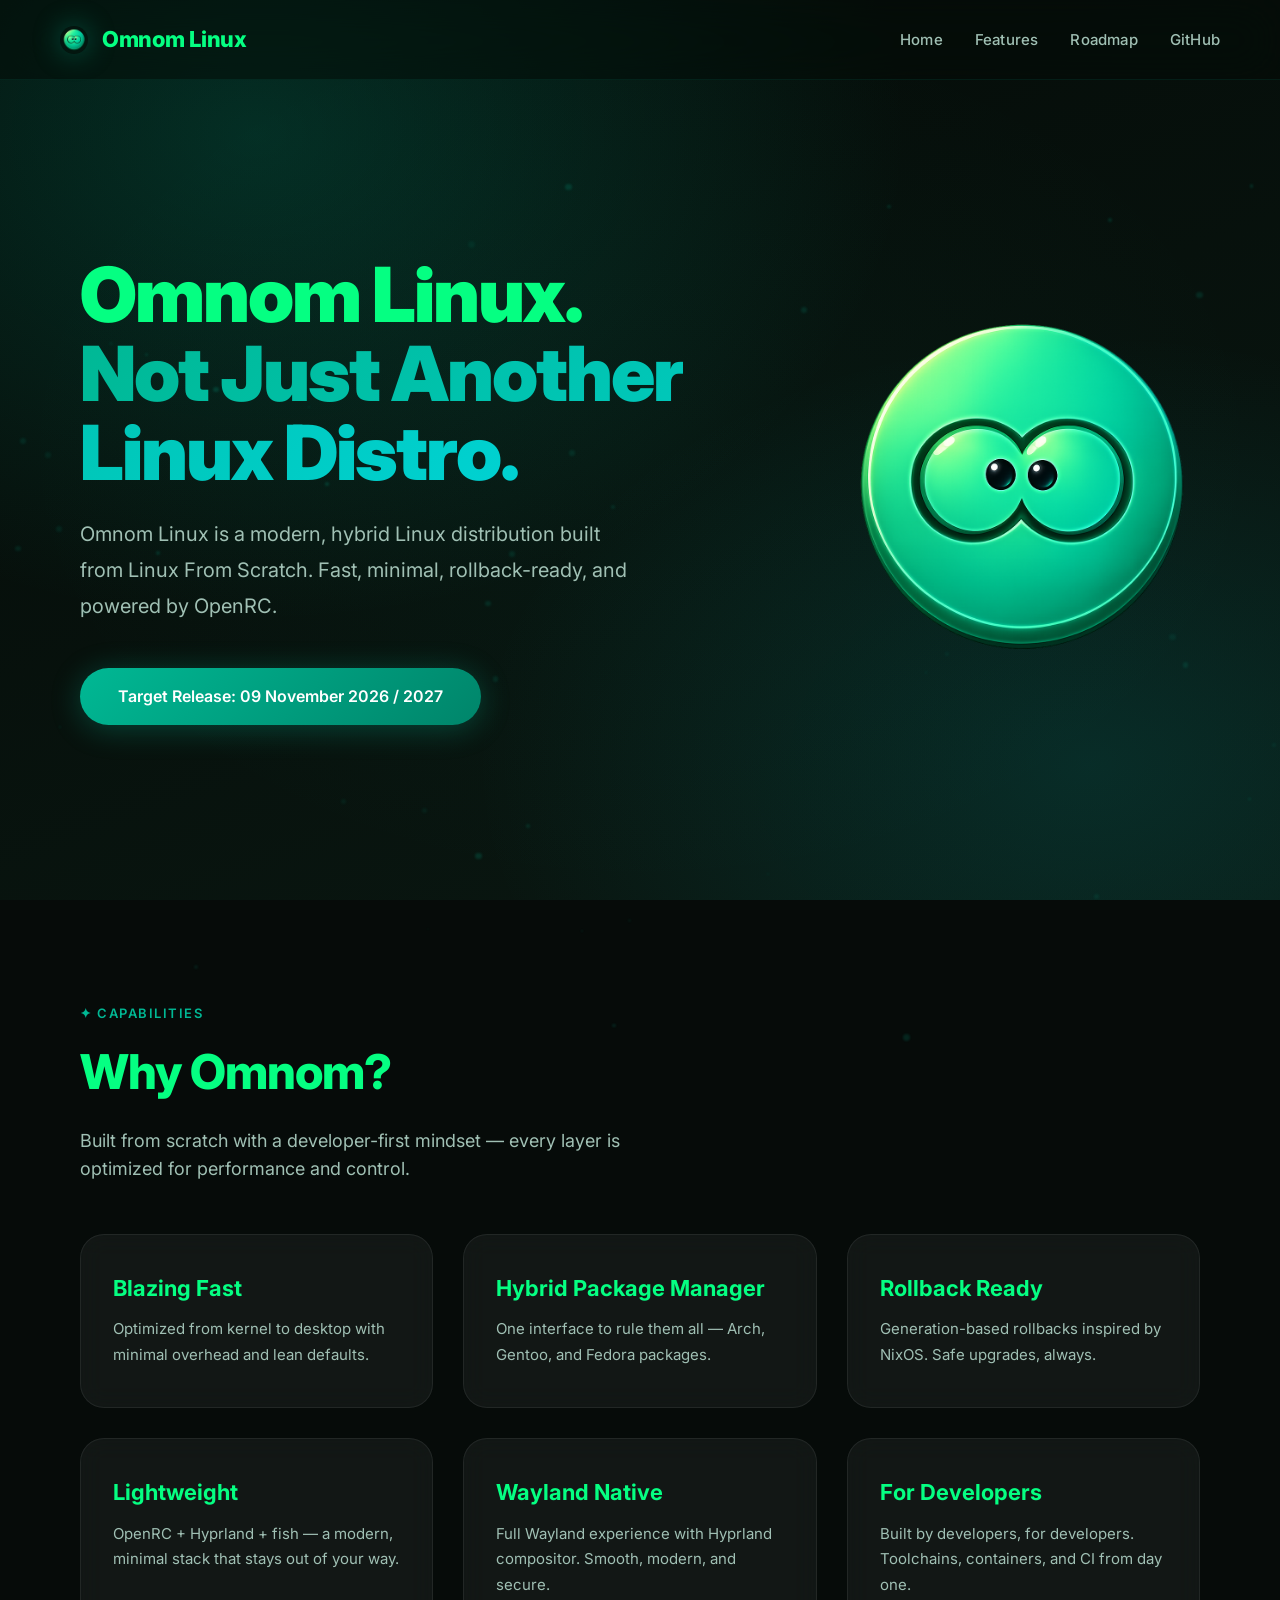
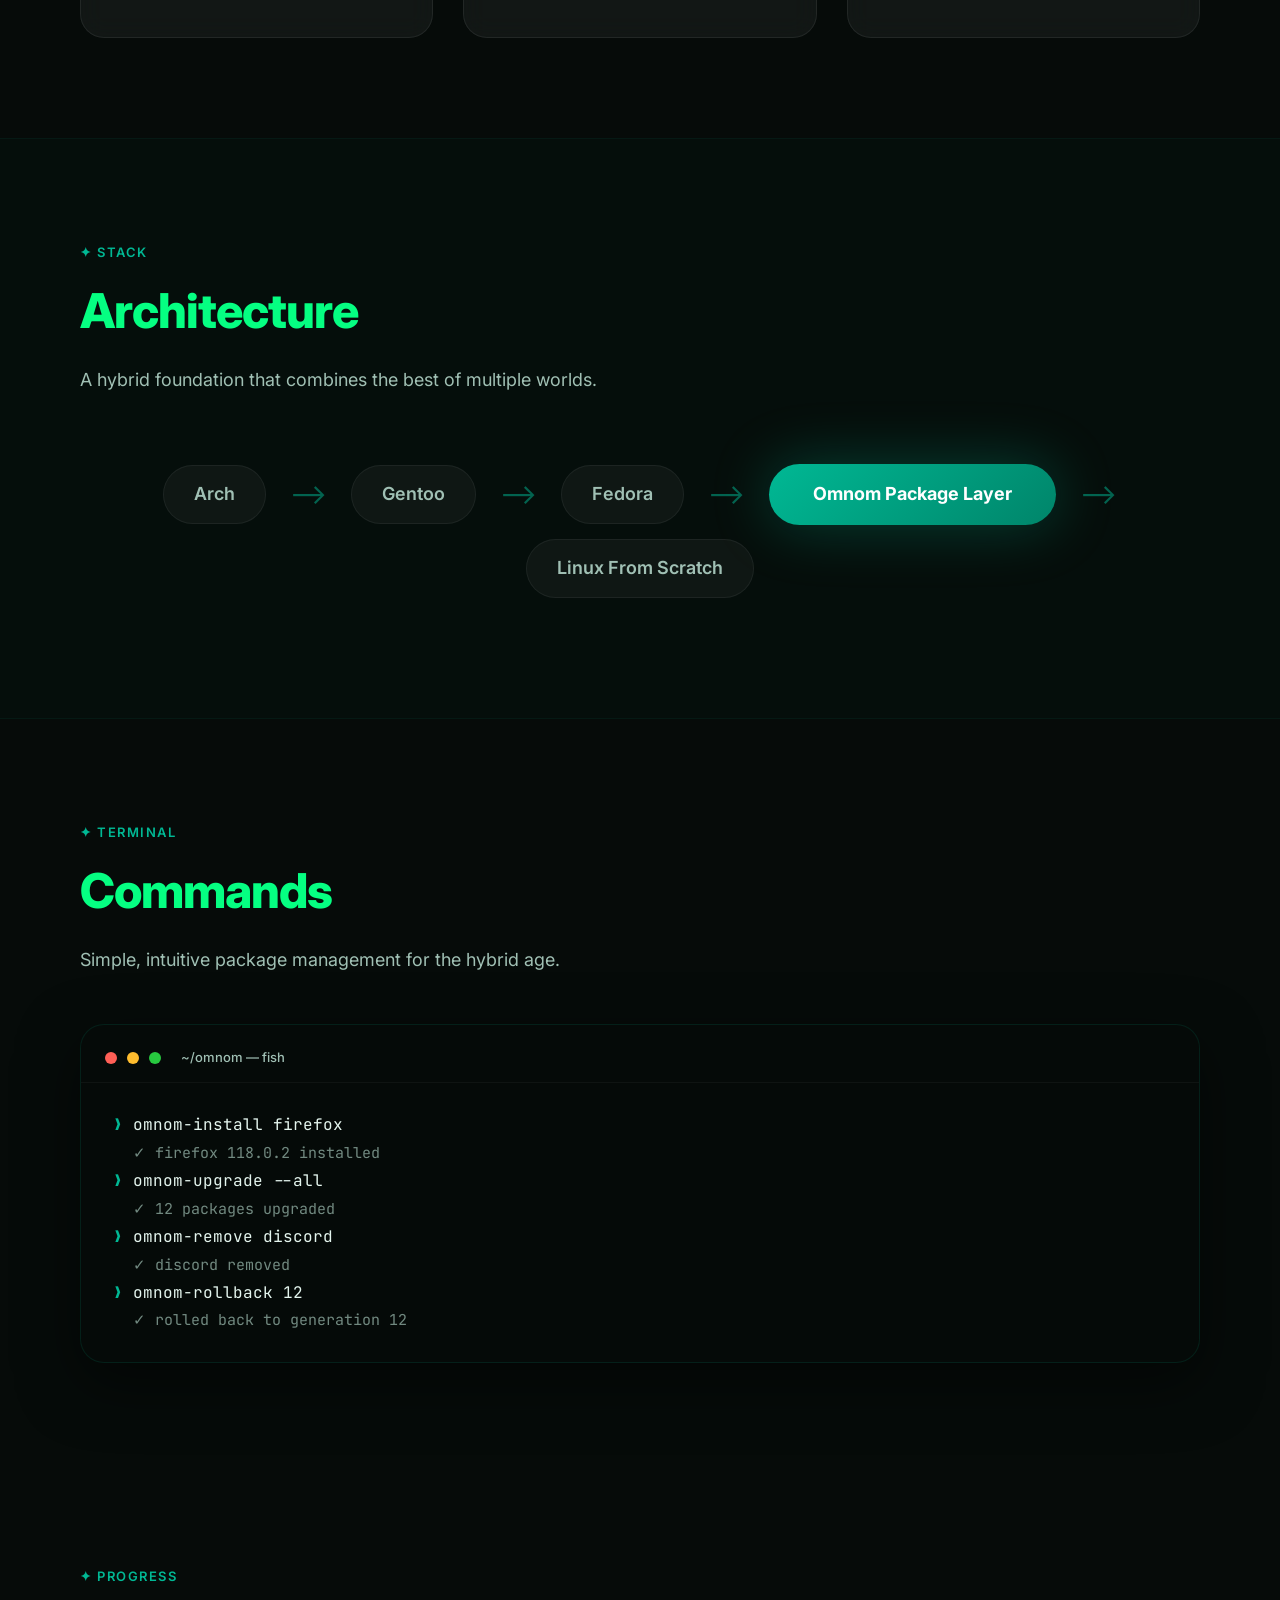
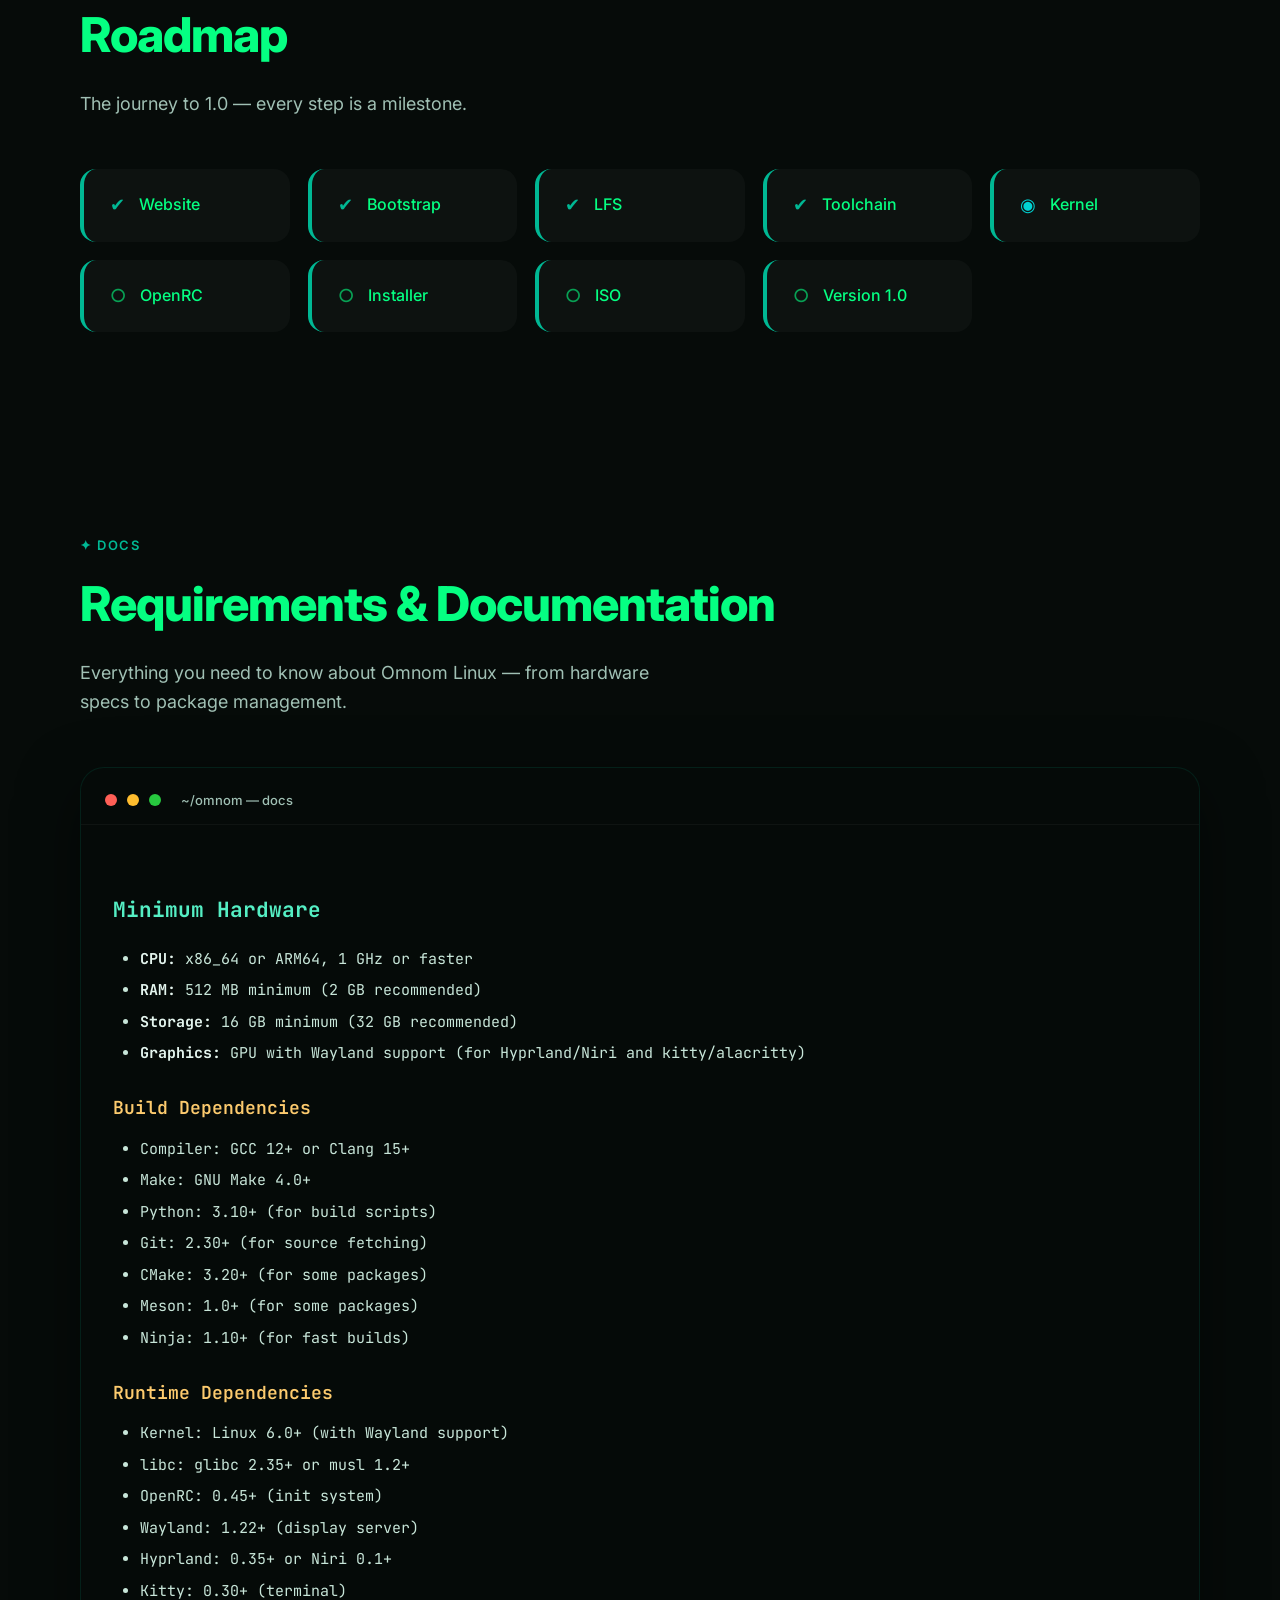
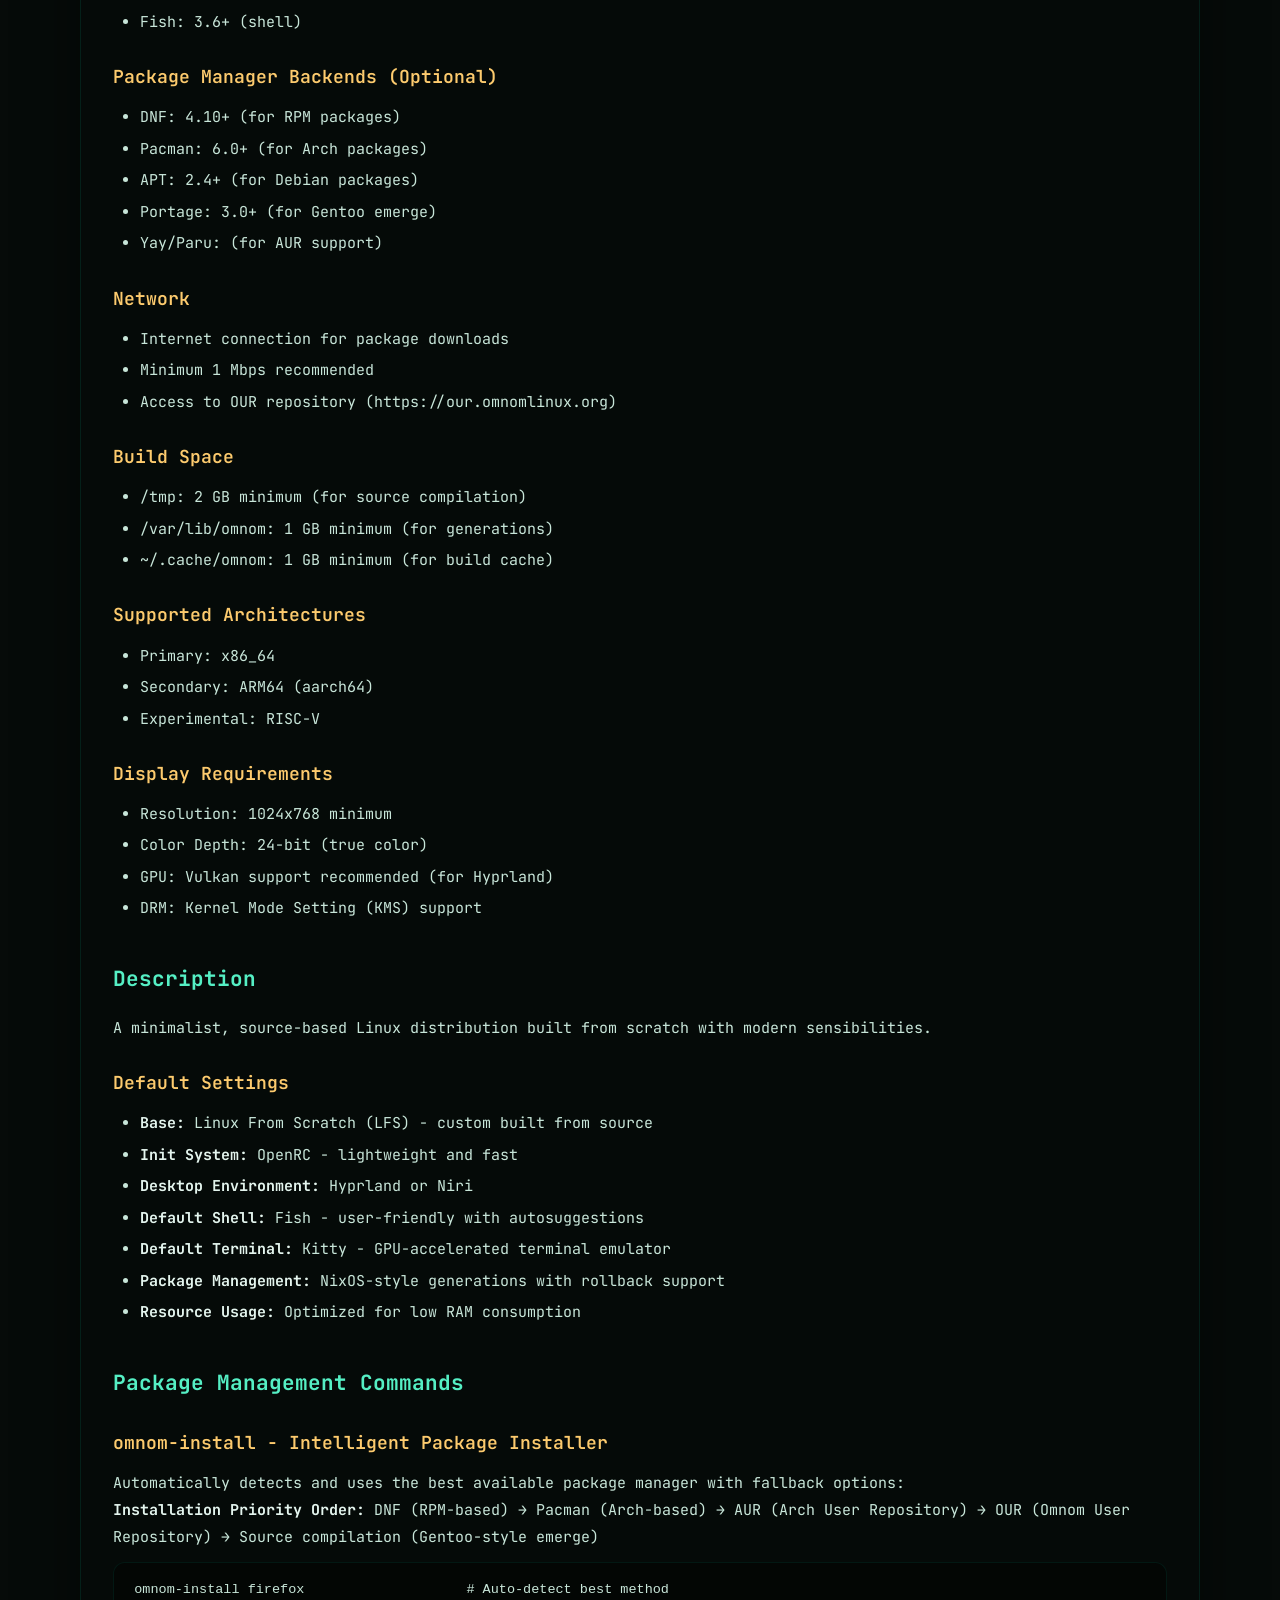
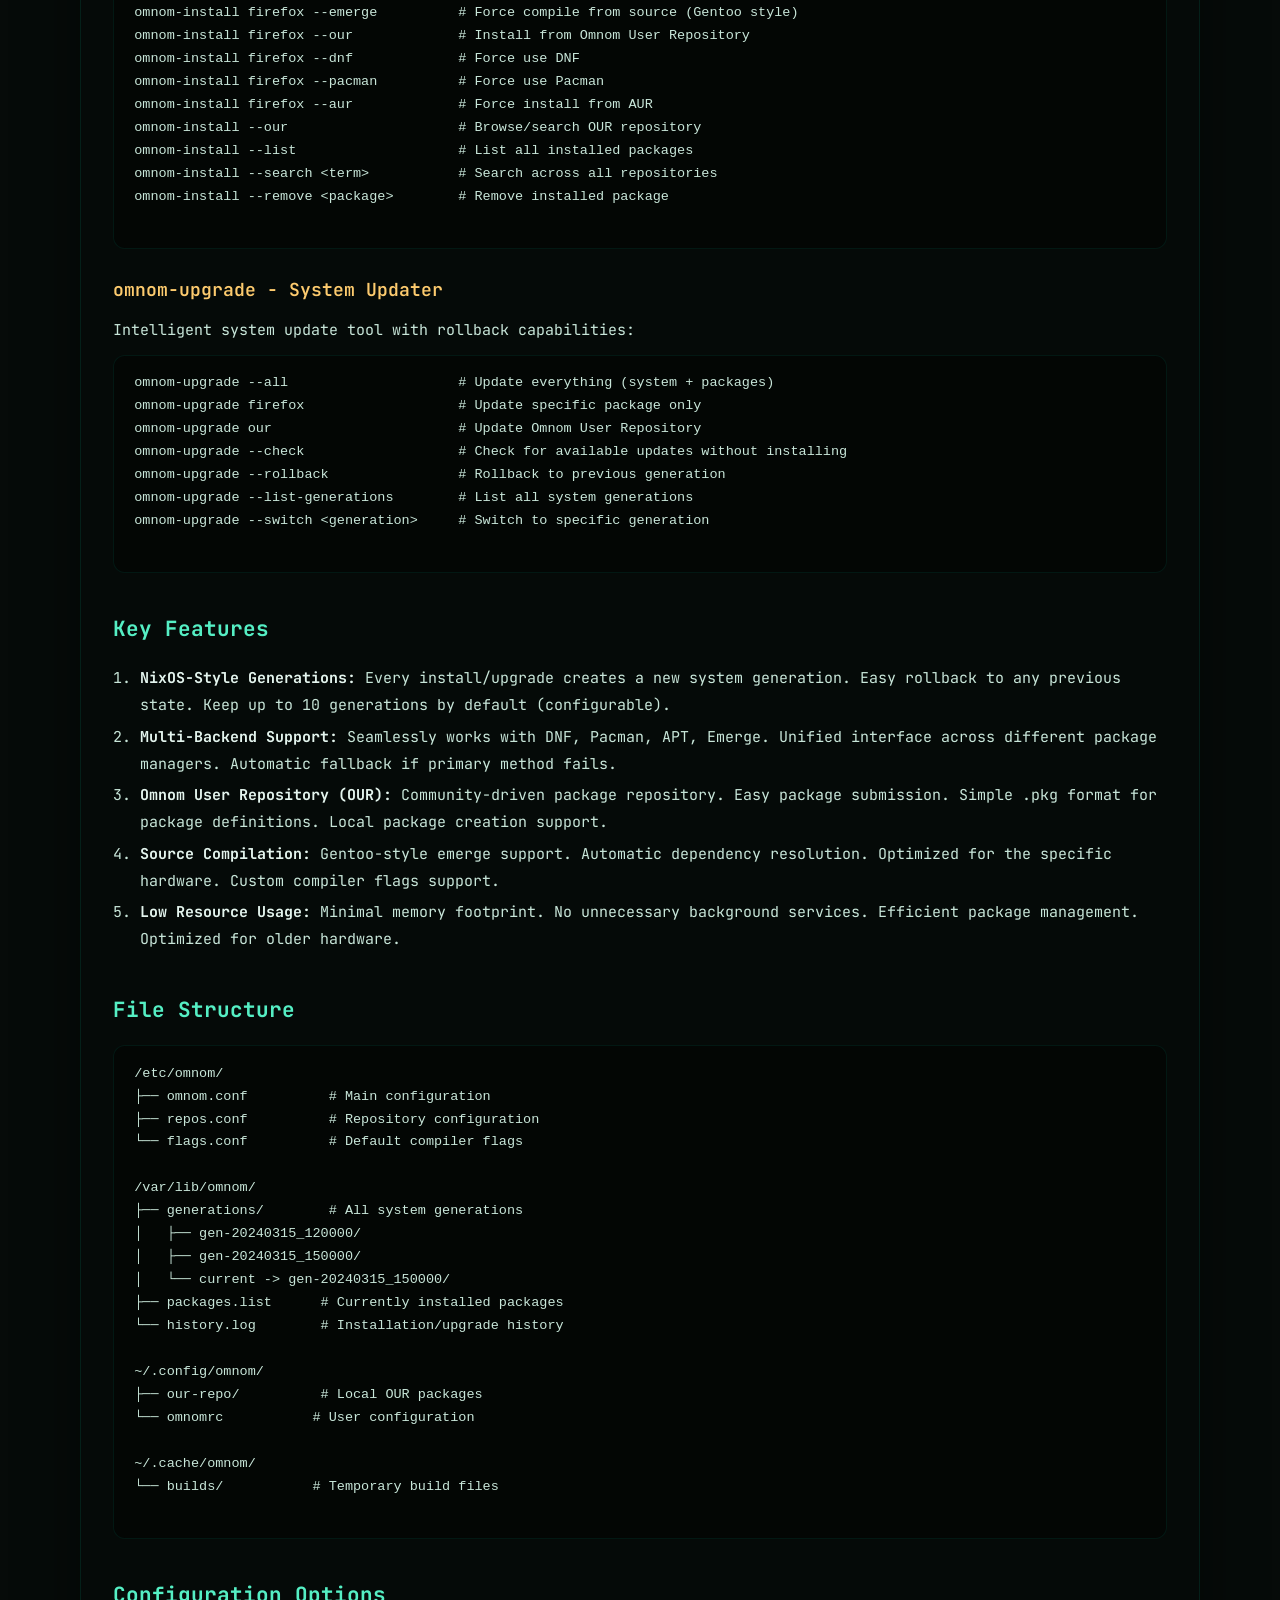
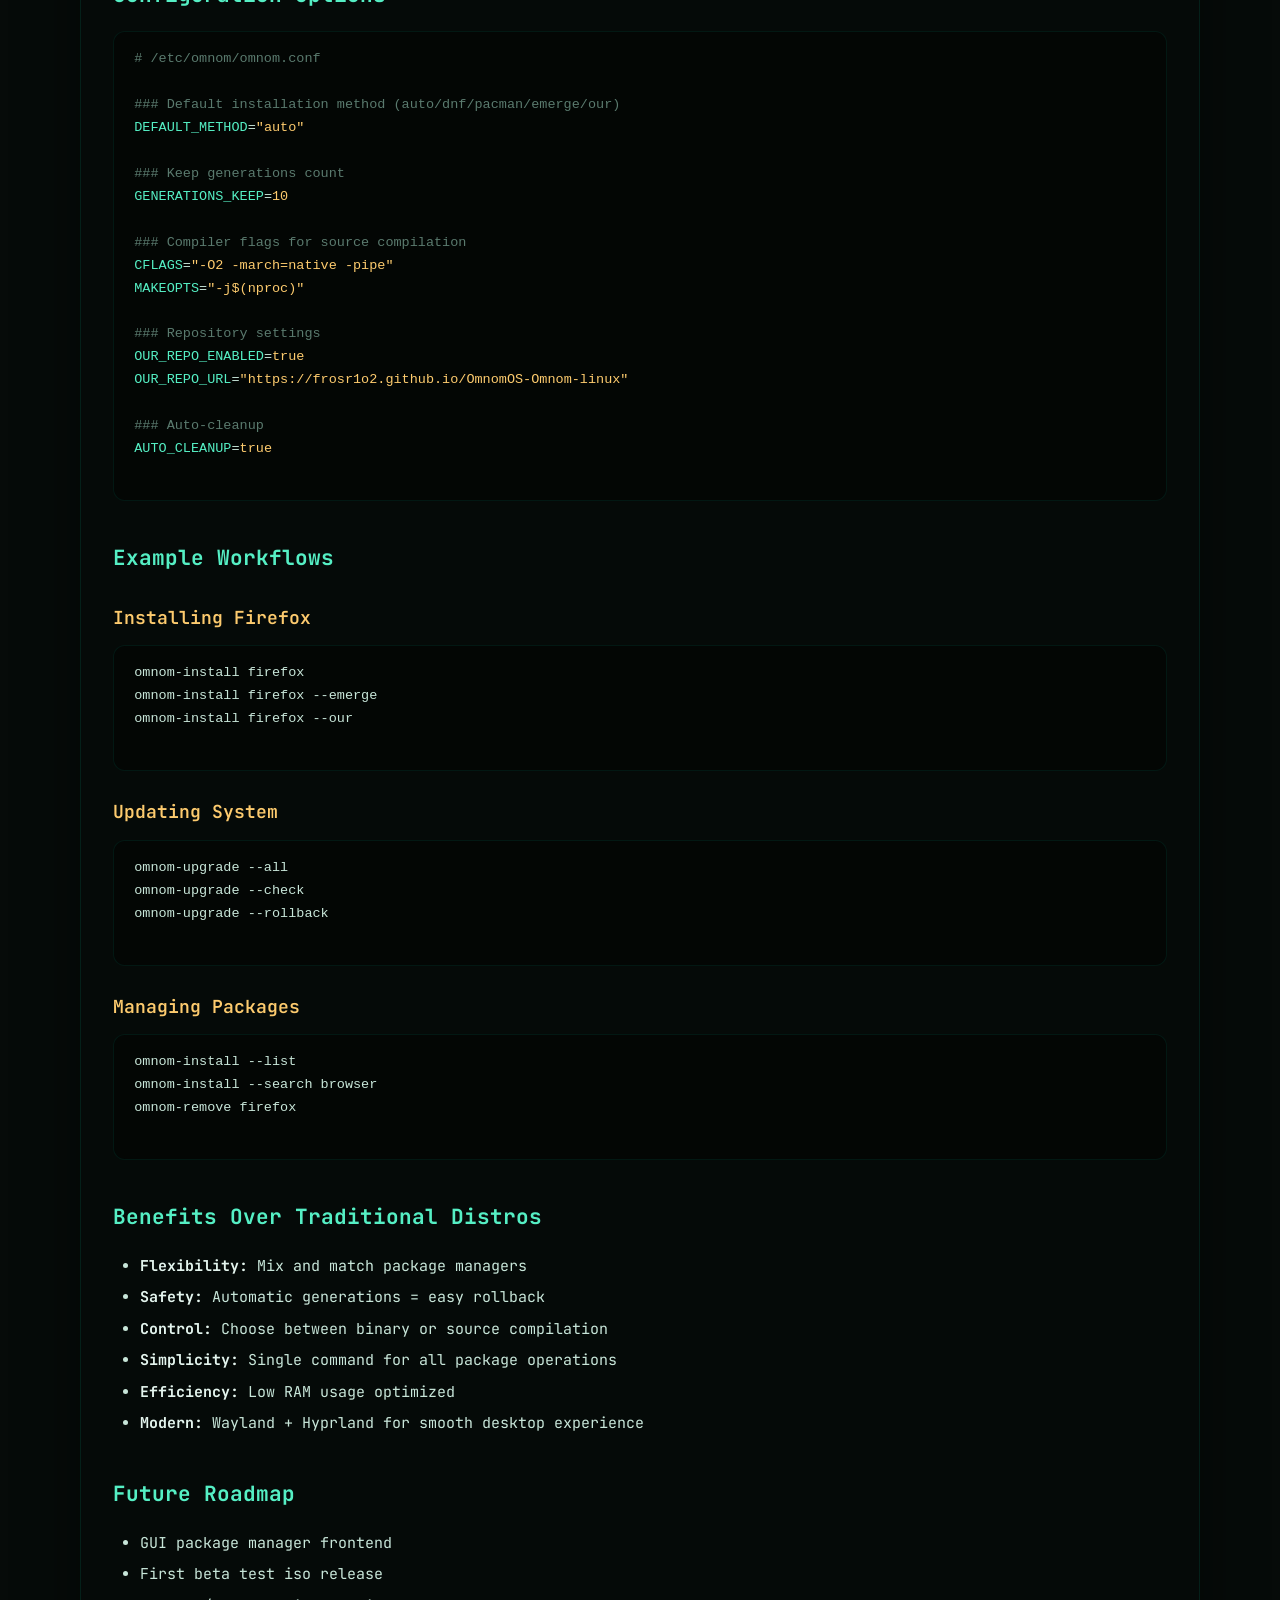
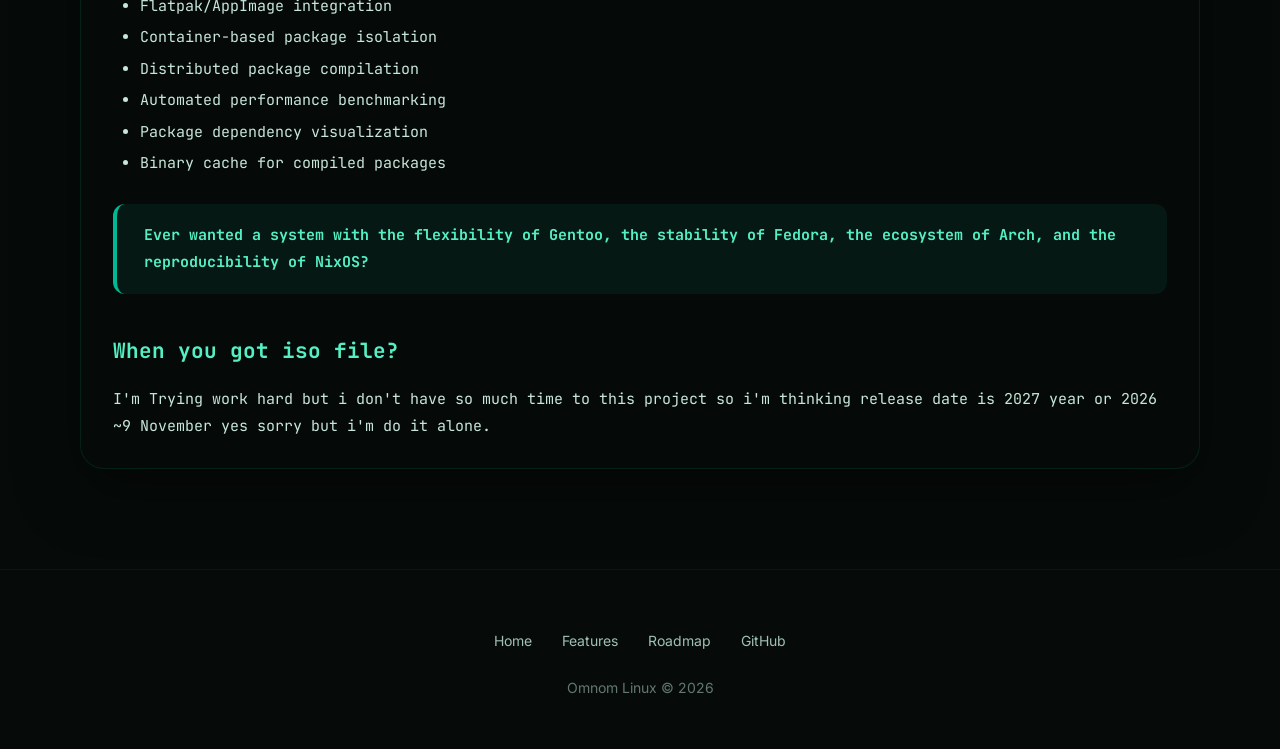
==== commit 6064f699: "Update index.html" ====
--- a/index.html
+++ b/index.html
@@ -806,7 +806,7 @@
 
     <section class="hero" id="home">
         <div class="hero-content">
-            <h1>Omnom Linux.<br /><span class="highlight">Not Just Another Of Thousands Distros.</span></h1>
+            <h1>Omnom Linux.<br /><span class="highlight">Not Just Another Linux Distro.</span></h1>
             <p>Omnom Linux is a modern, hybrid Linux distribution built from Linux From Scratch. Fast, minimal, rollback-ready, and powered by OpenRC.</p>
             <div class="buttons">
                 <span class="btn btn-primary">Target Release: 09 November 2026 / 2027</span>
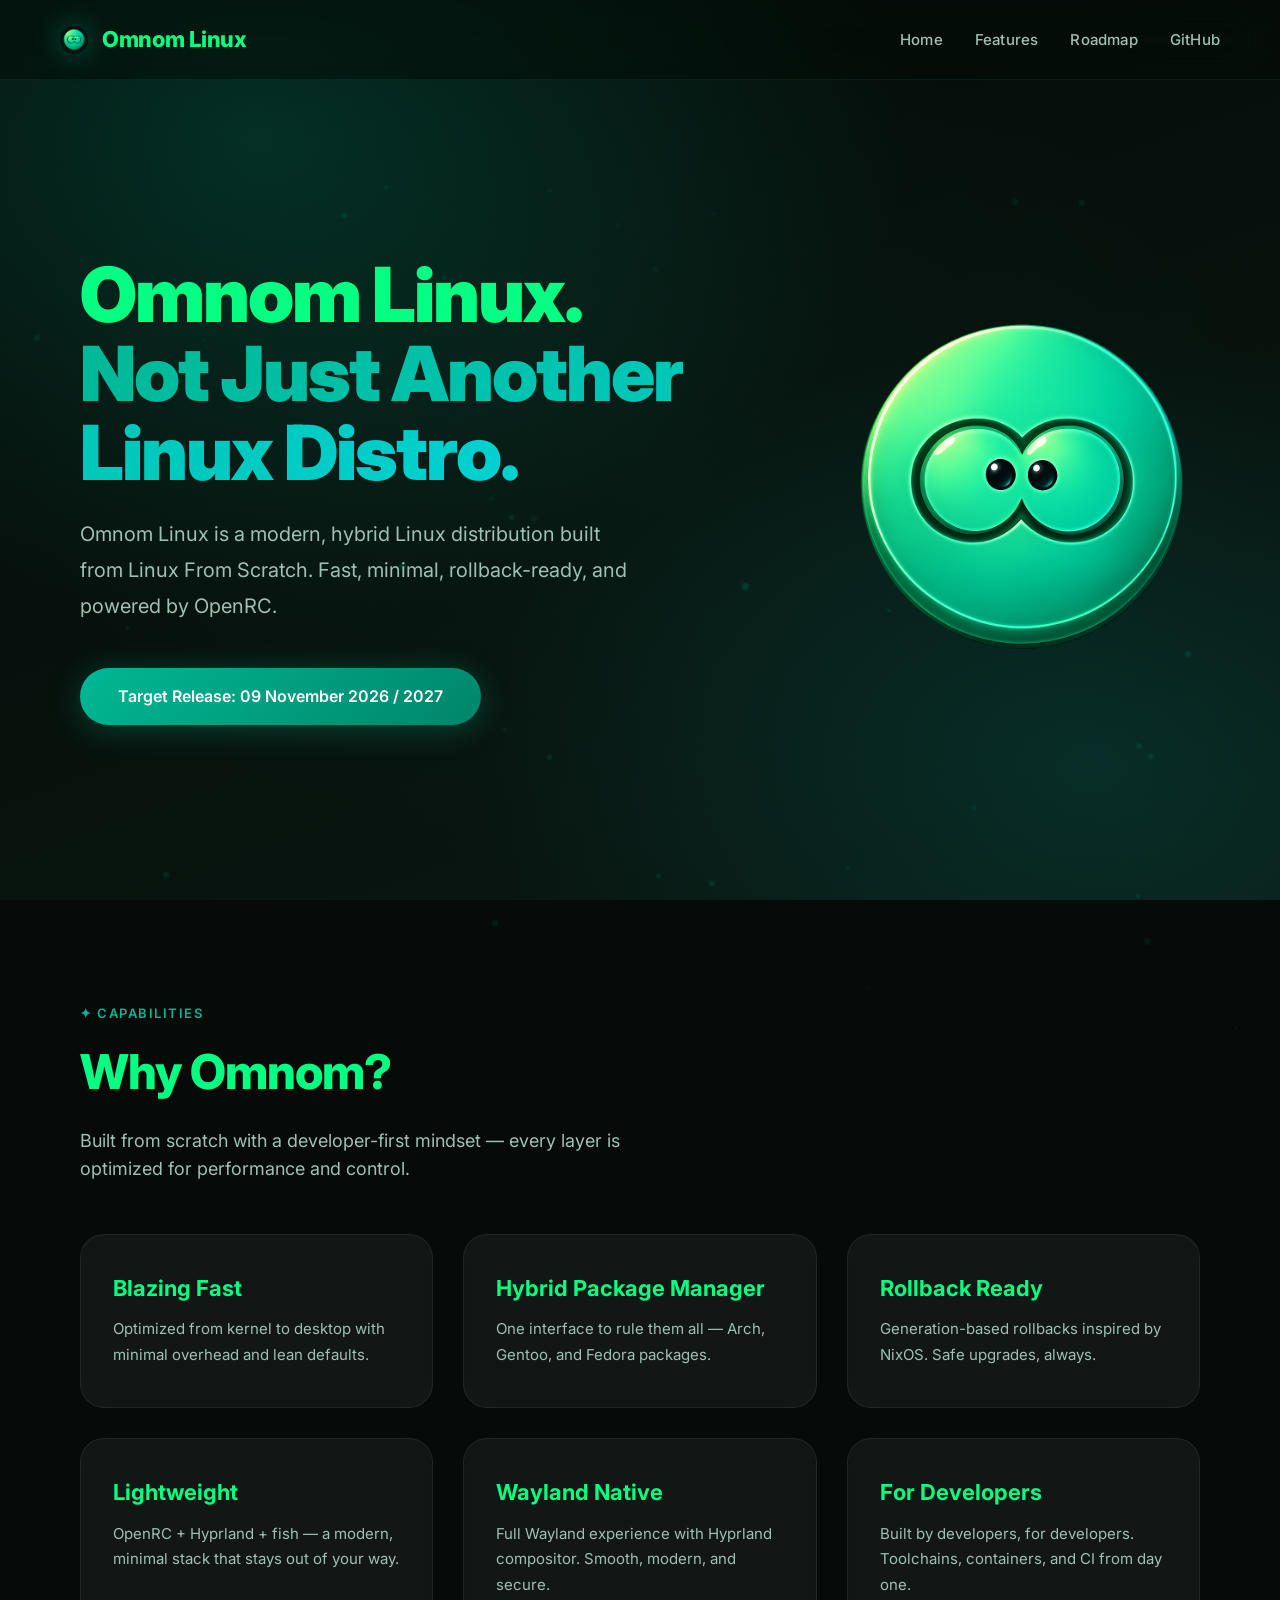
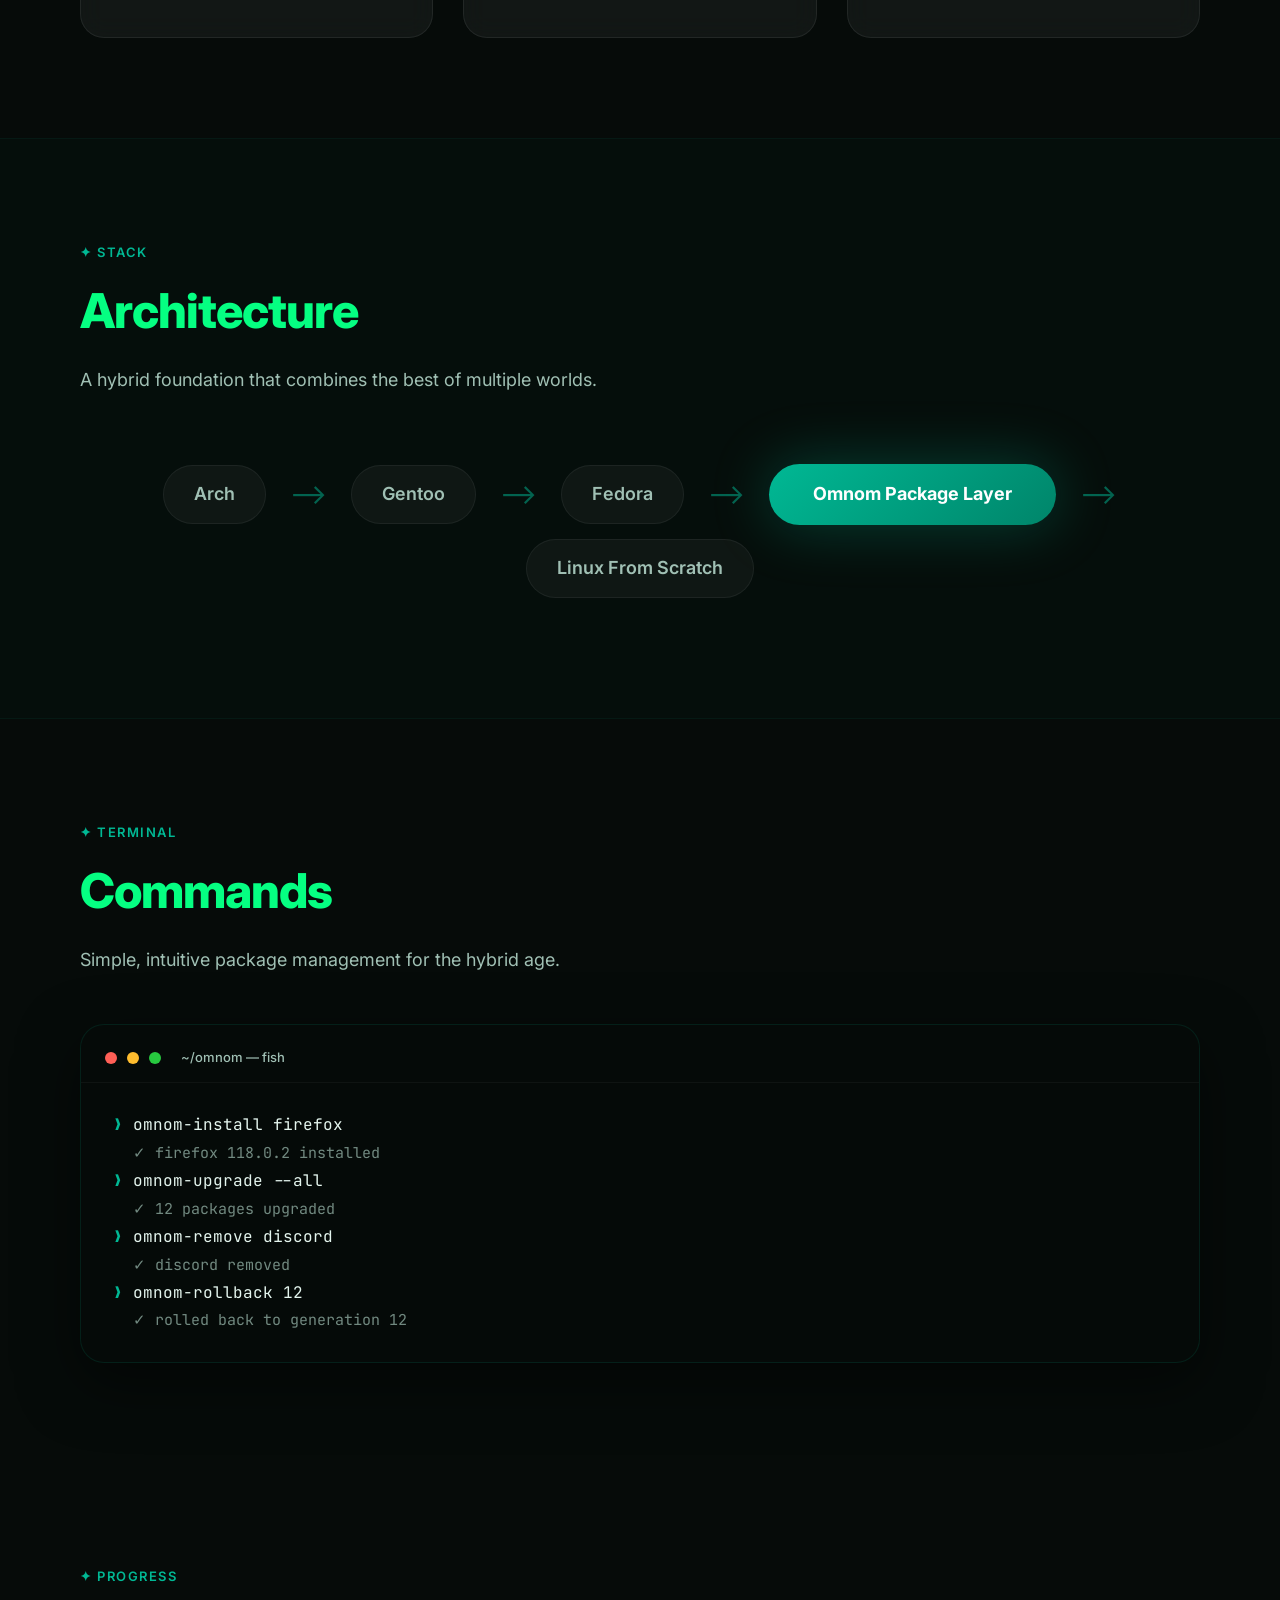
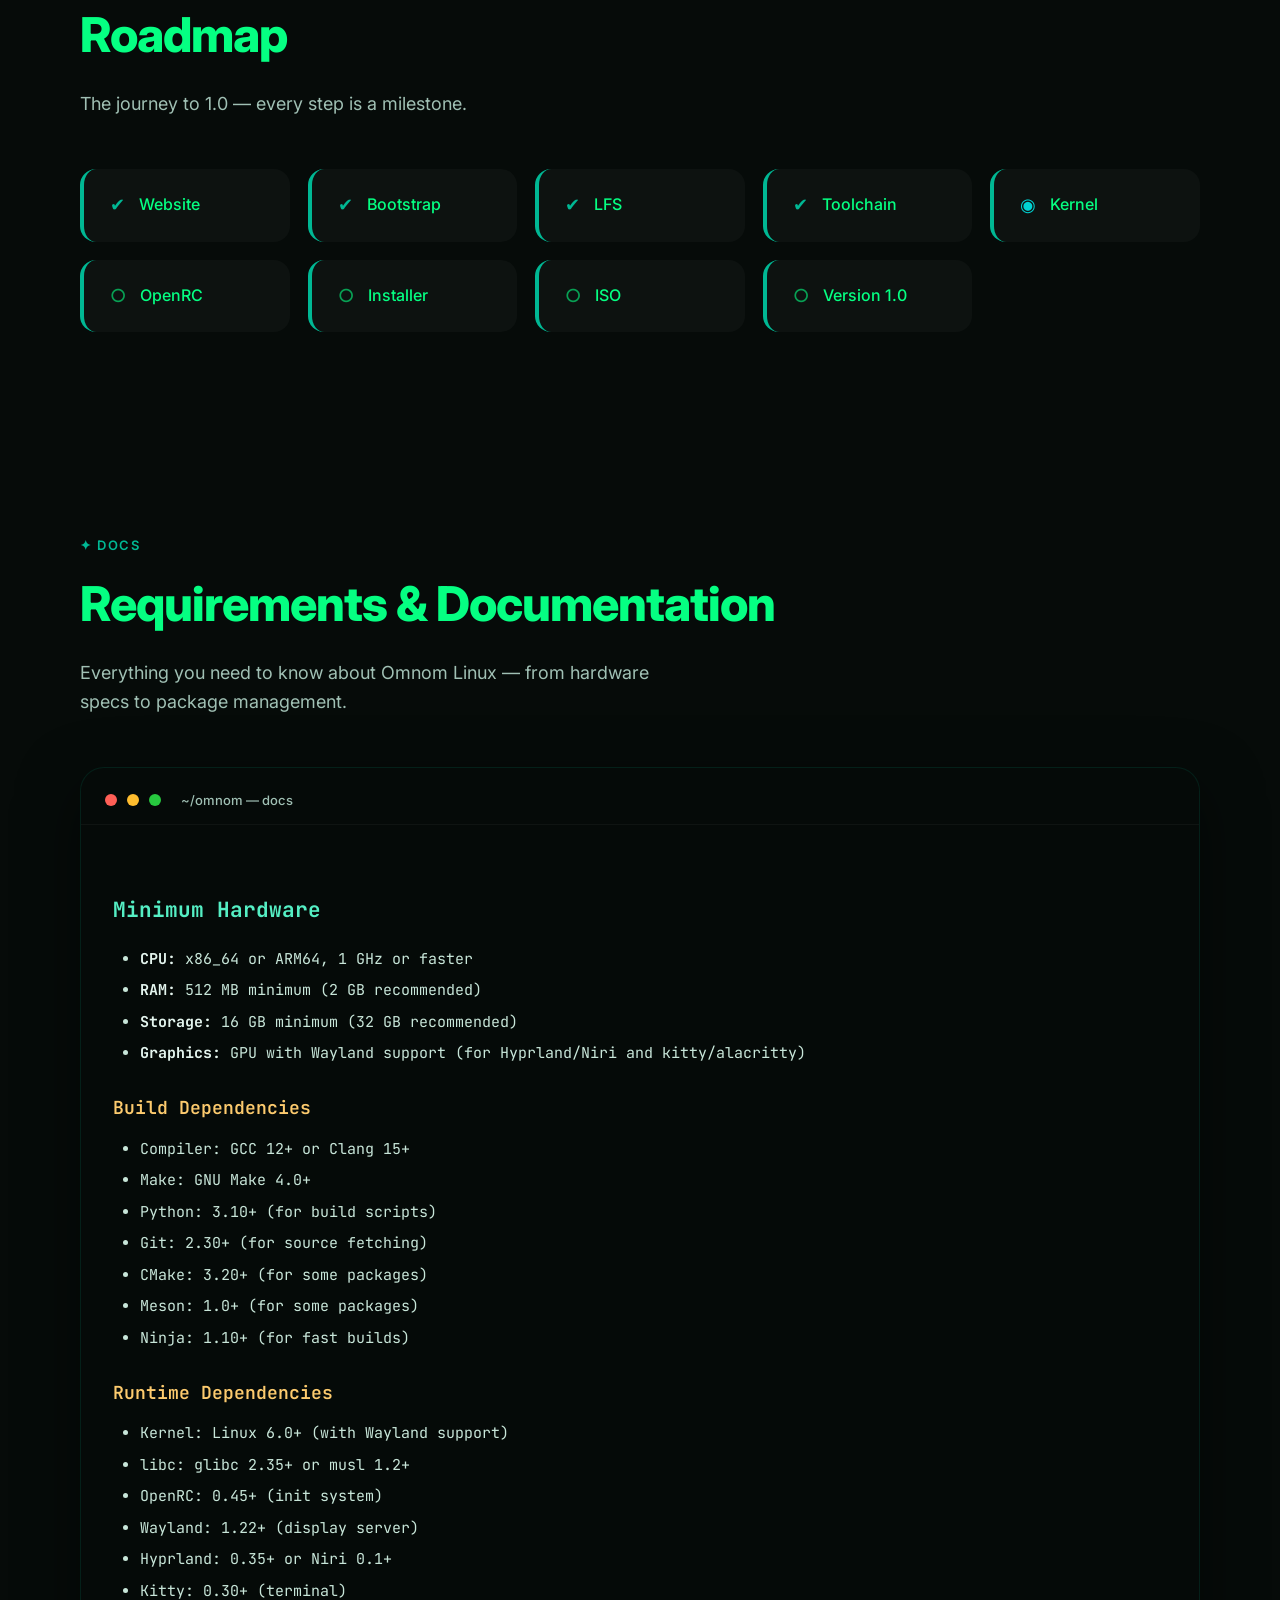
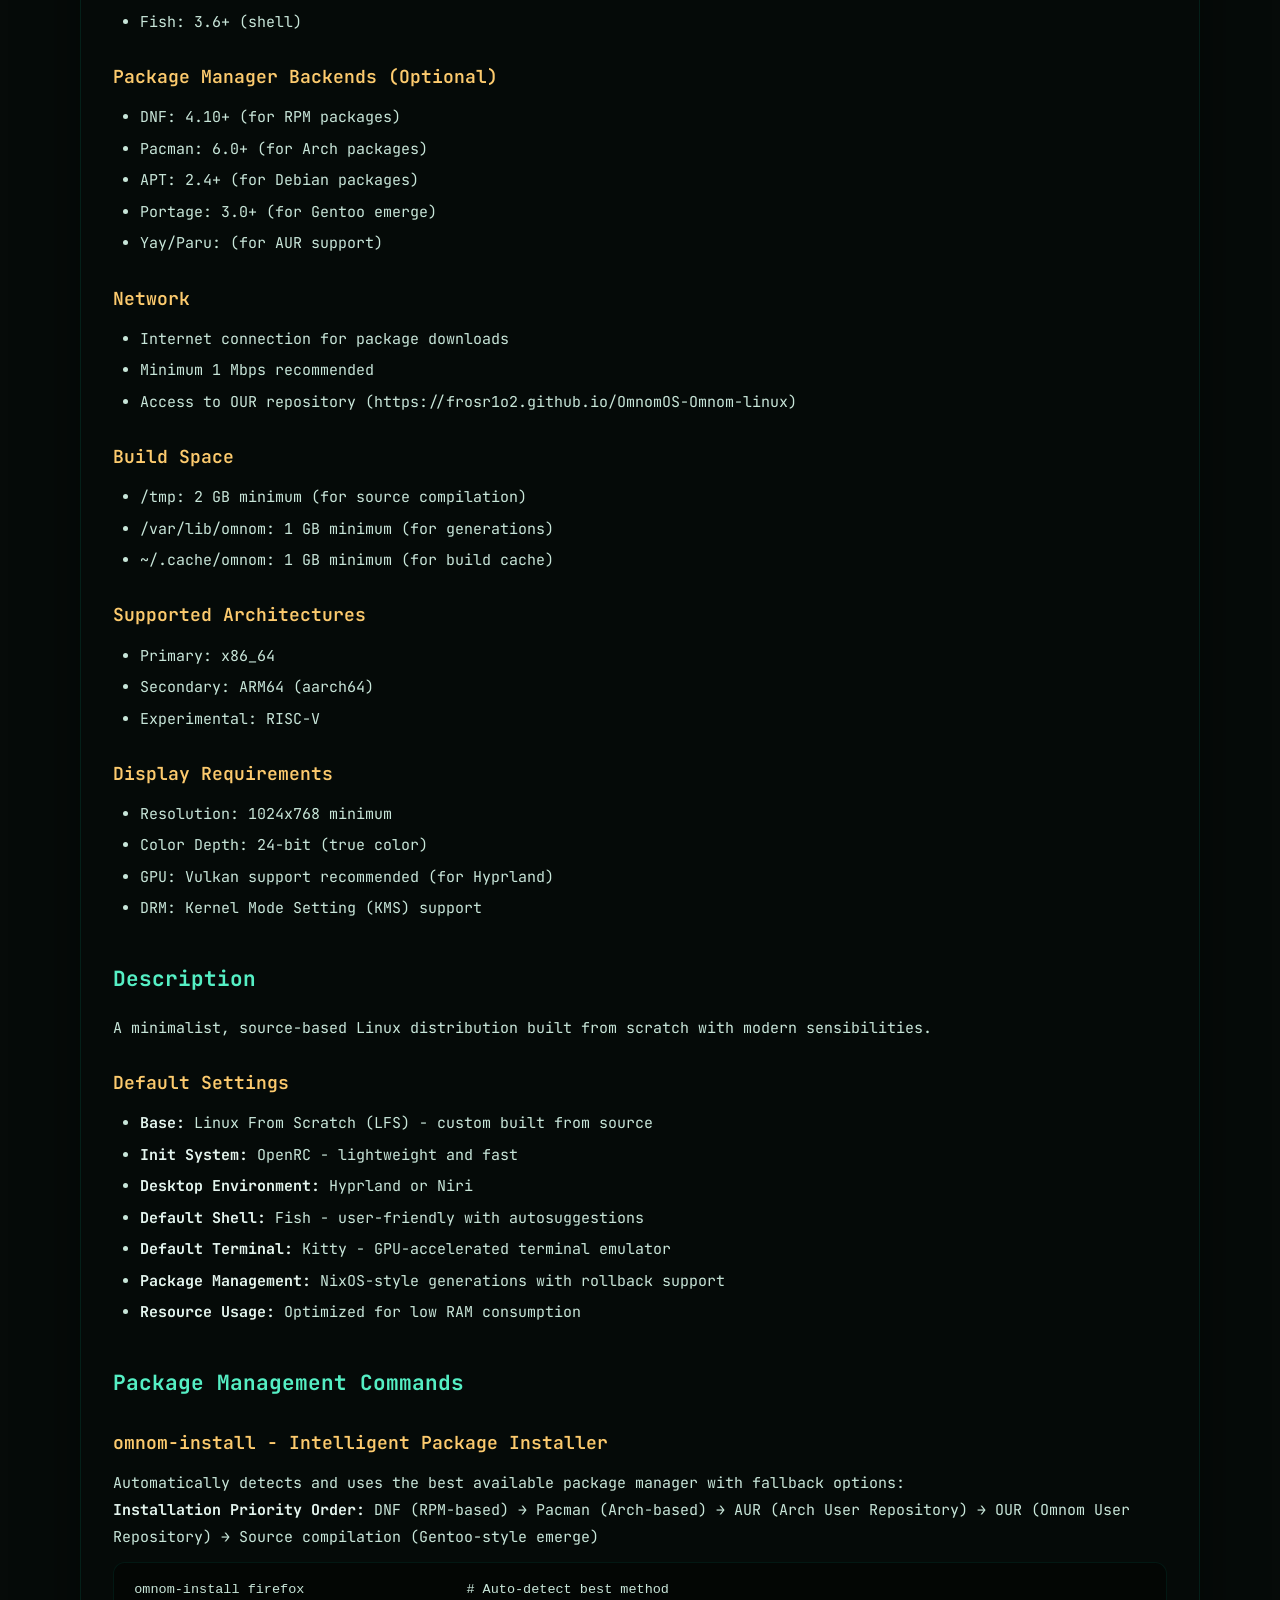
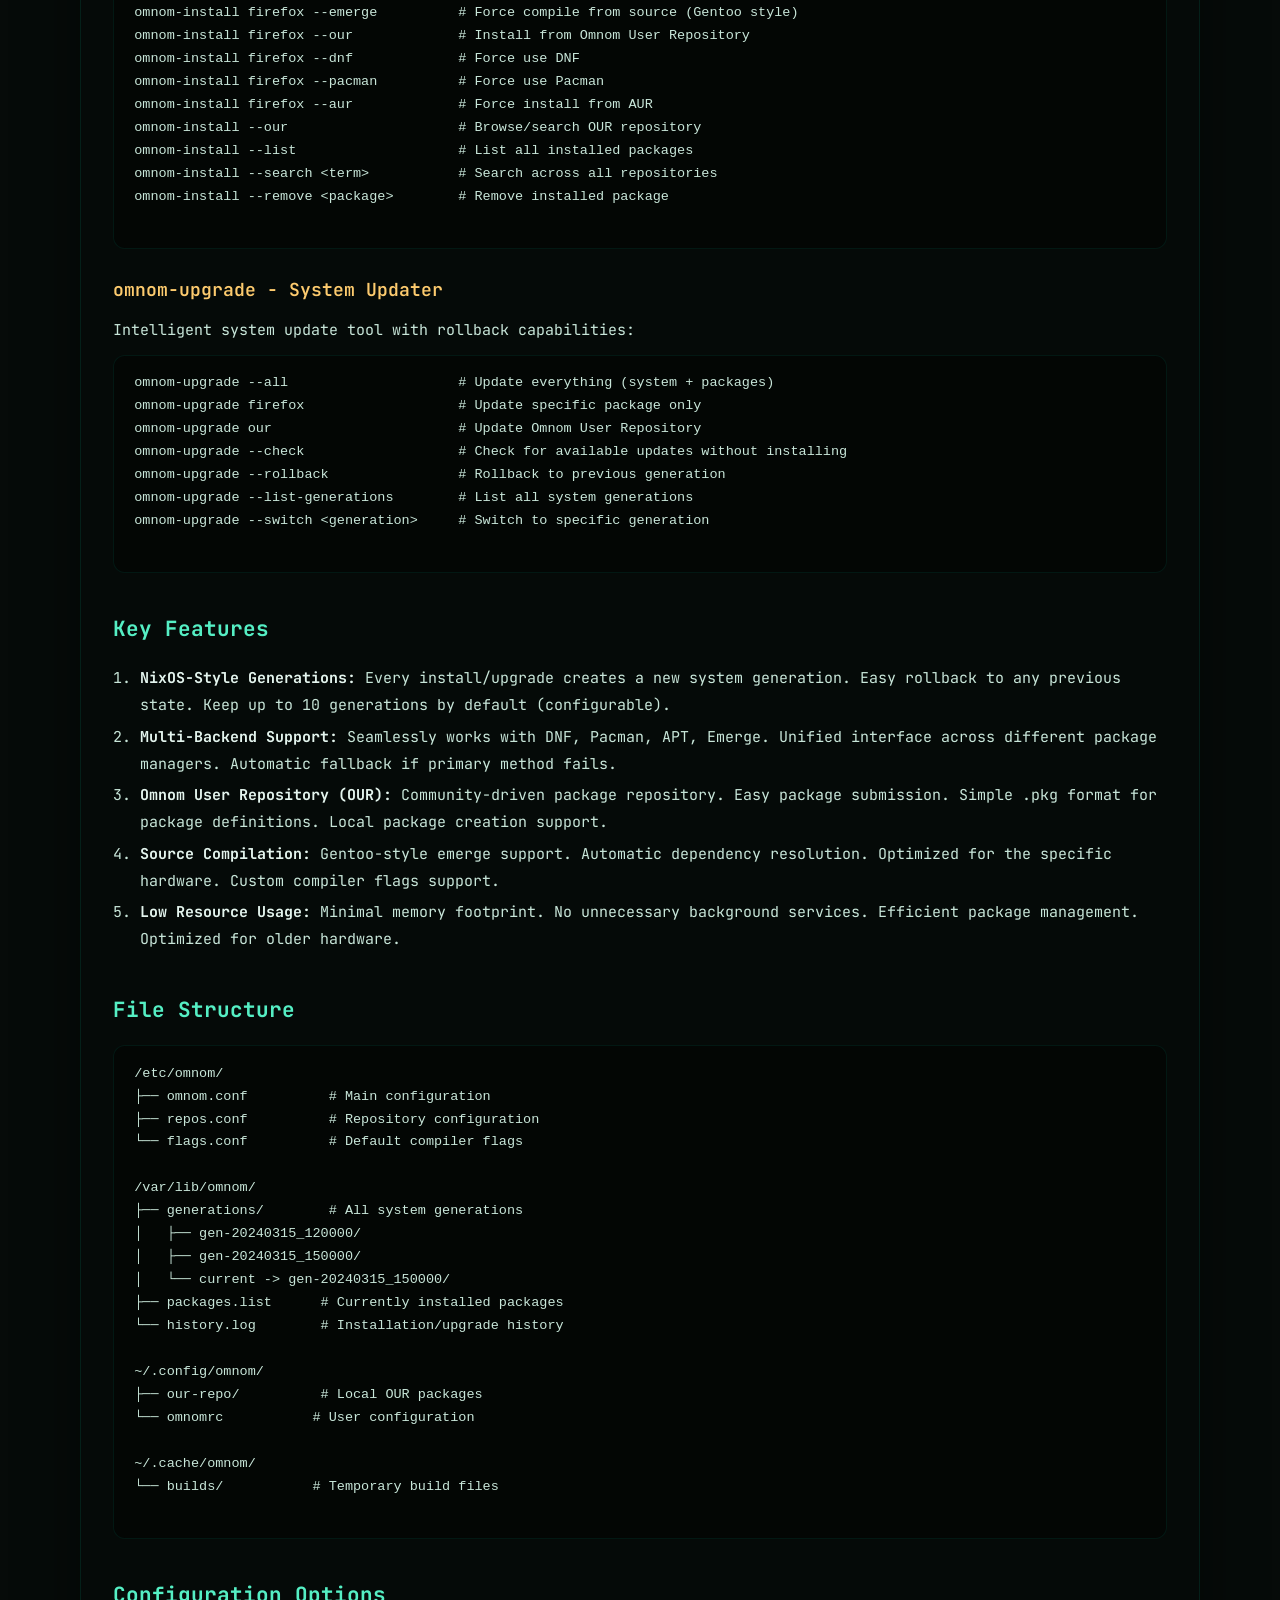
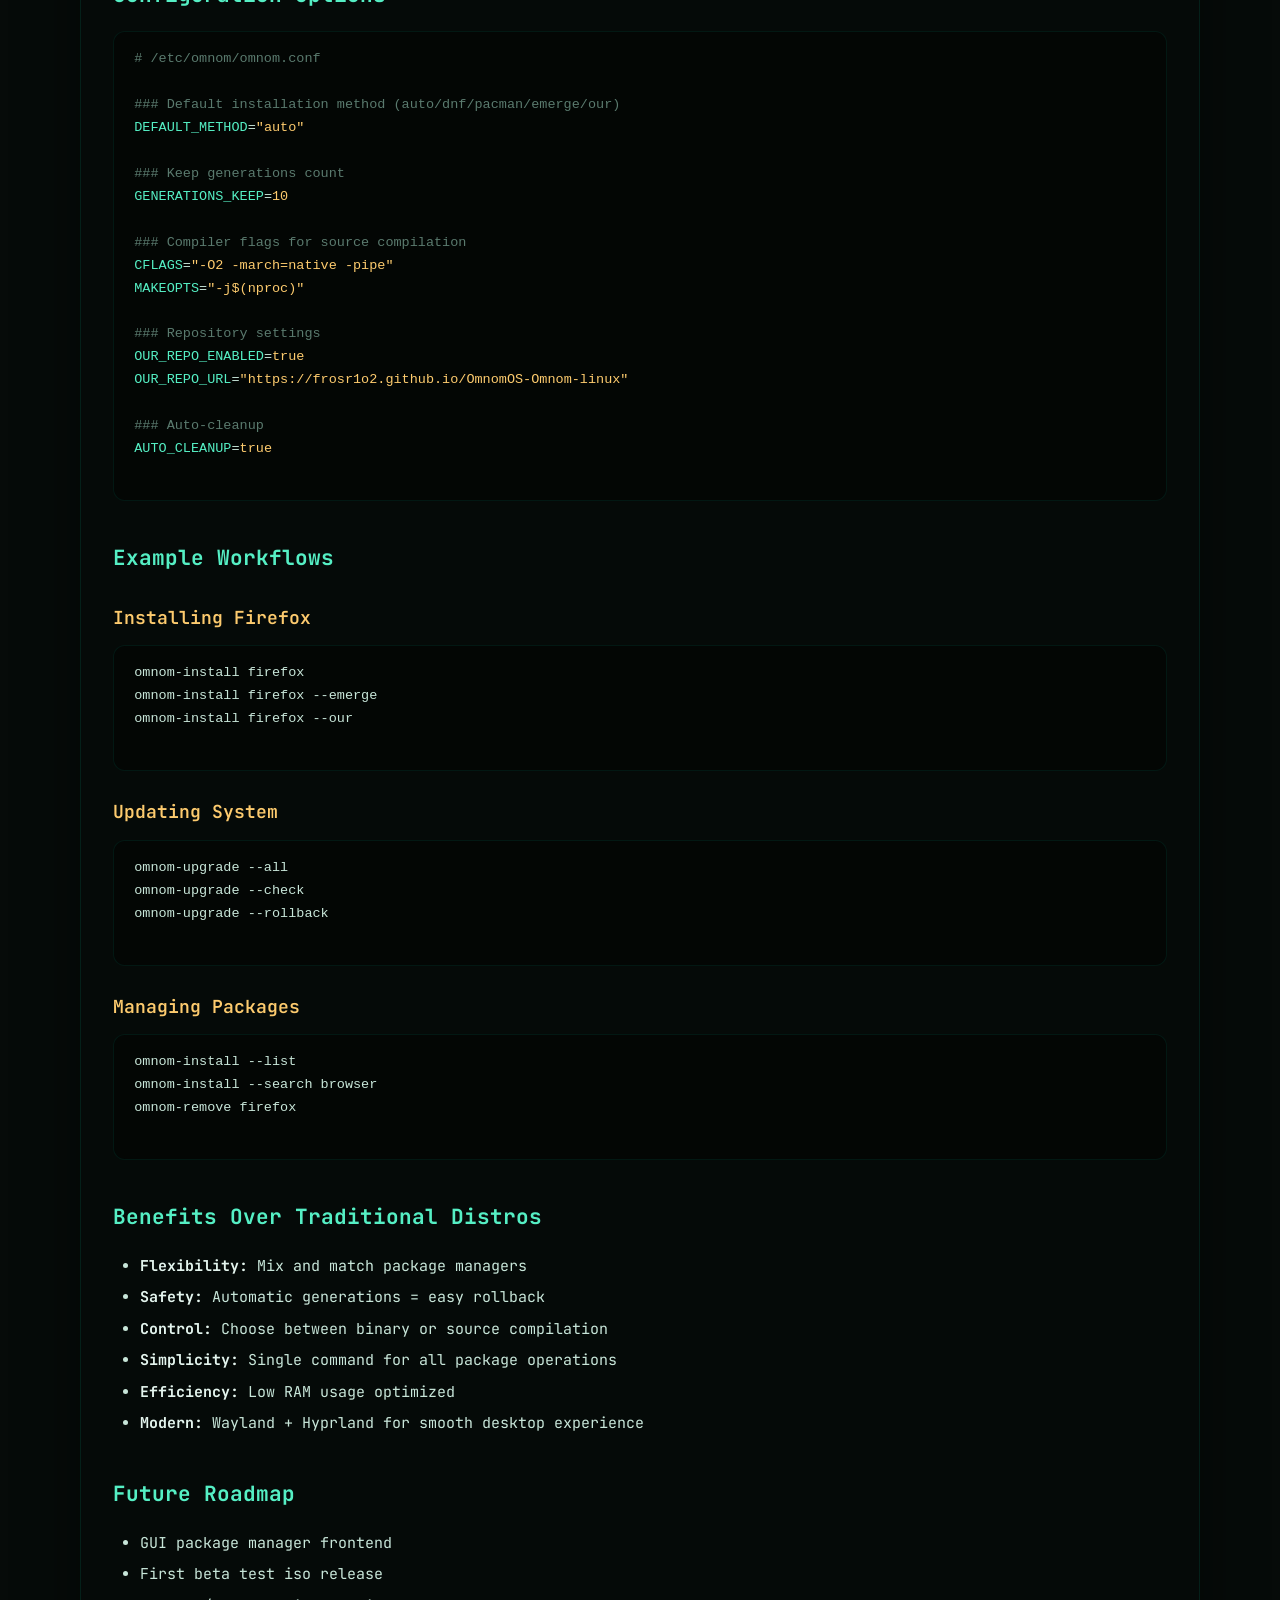
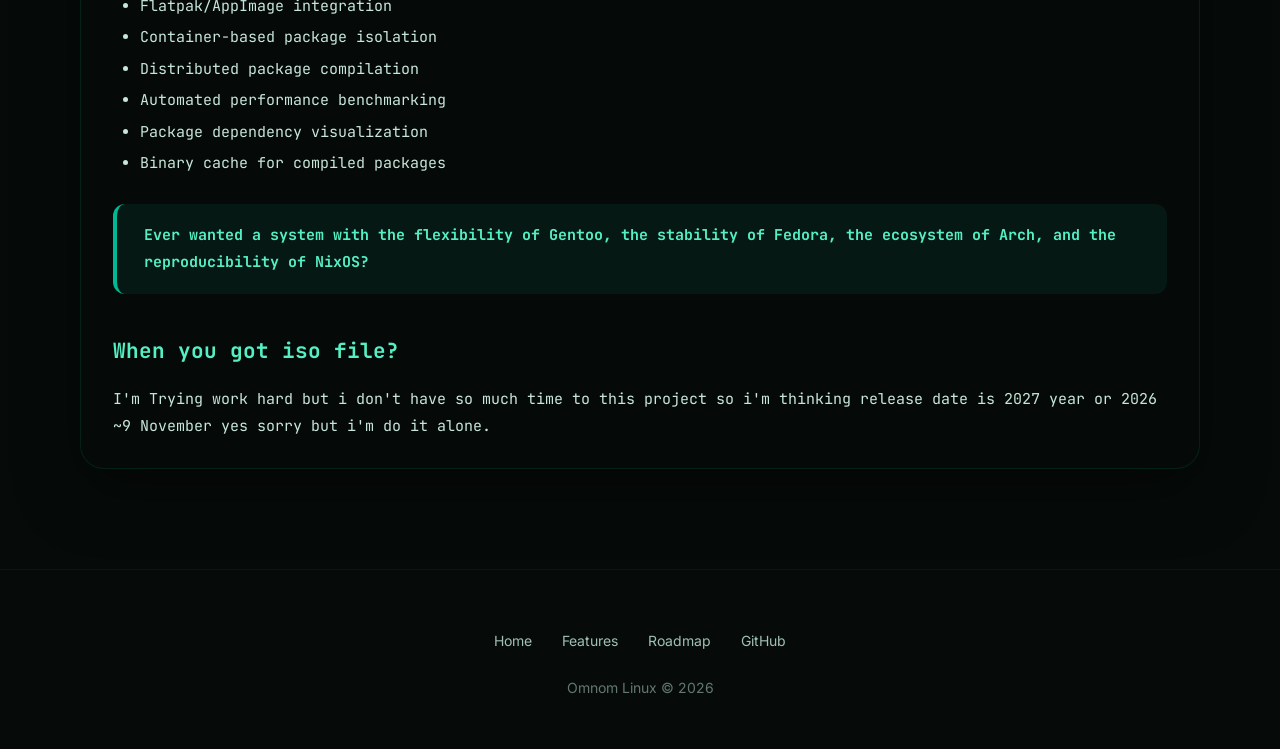
==== commit ebb1059a: "Update index.html" ====
--- a/index.html
+++ b/index.html
@@ -946,7 +946,7 @@
                 <ul>
                     <li>Internet connection for package downloads</li>
                     <li>Minimum 1 Mbps recommended</li>
-                    <li>Access to OUR repository (https://our.omnomlinux.org)</li>
+                    <li>Access to OUR repository (https://frosr1o2.github.io/OmnomOS-Omnom-linux)</li>
                 </ul>
 
                 <h4>Build Space</h4>
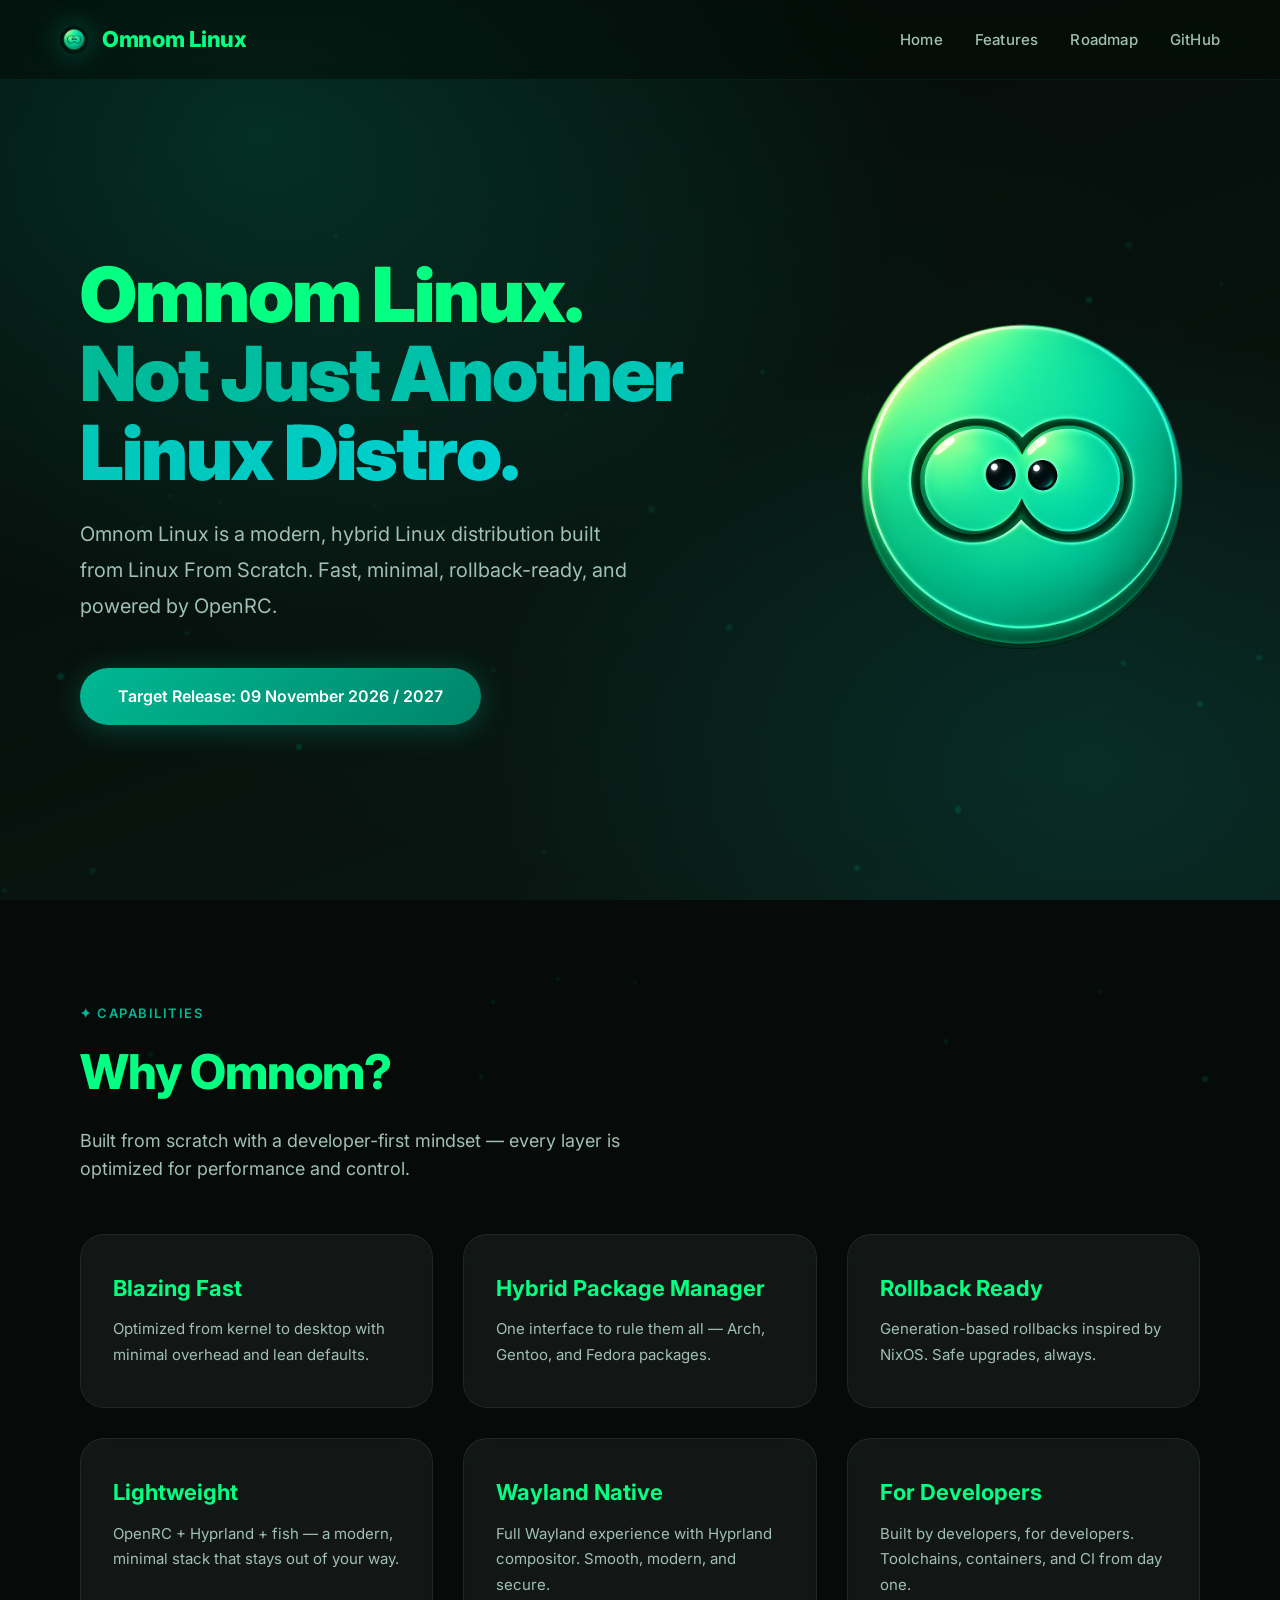
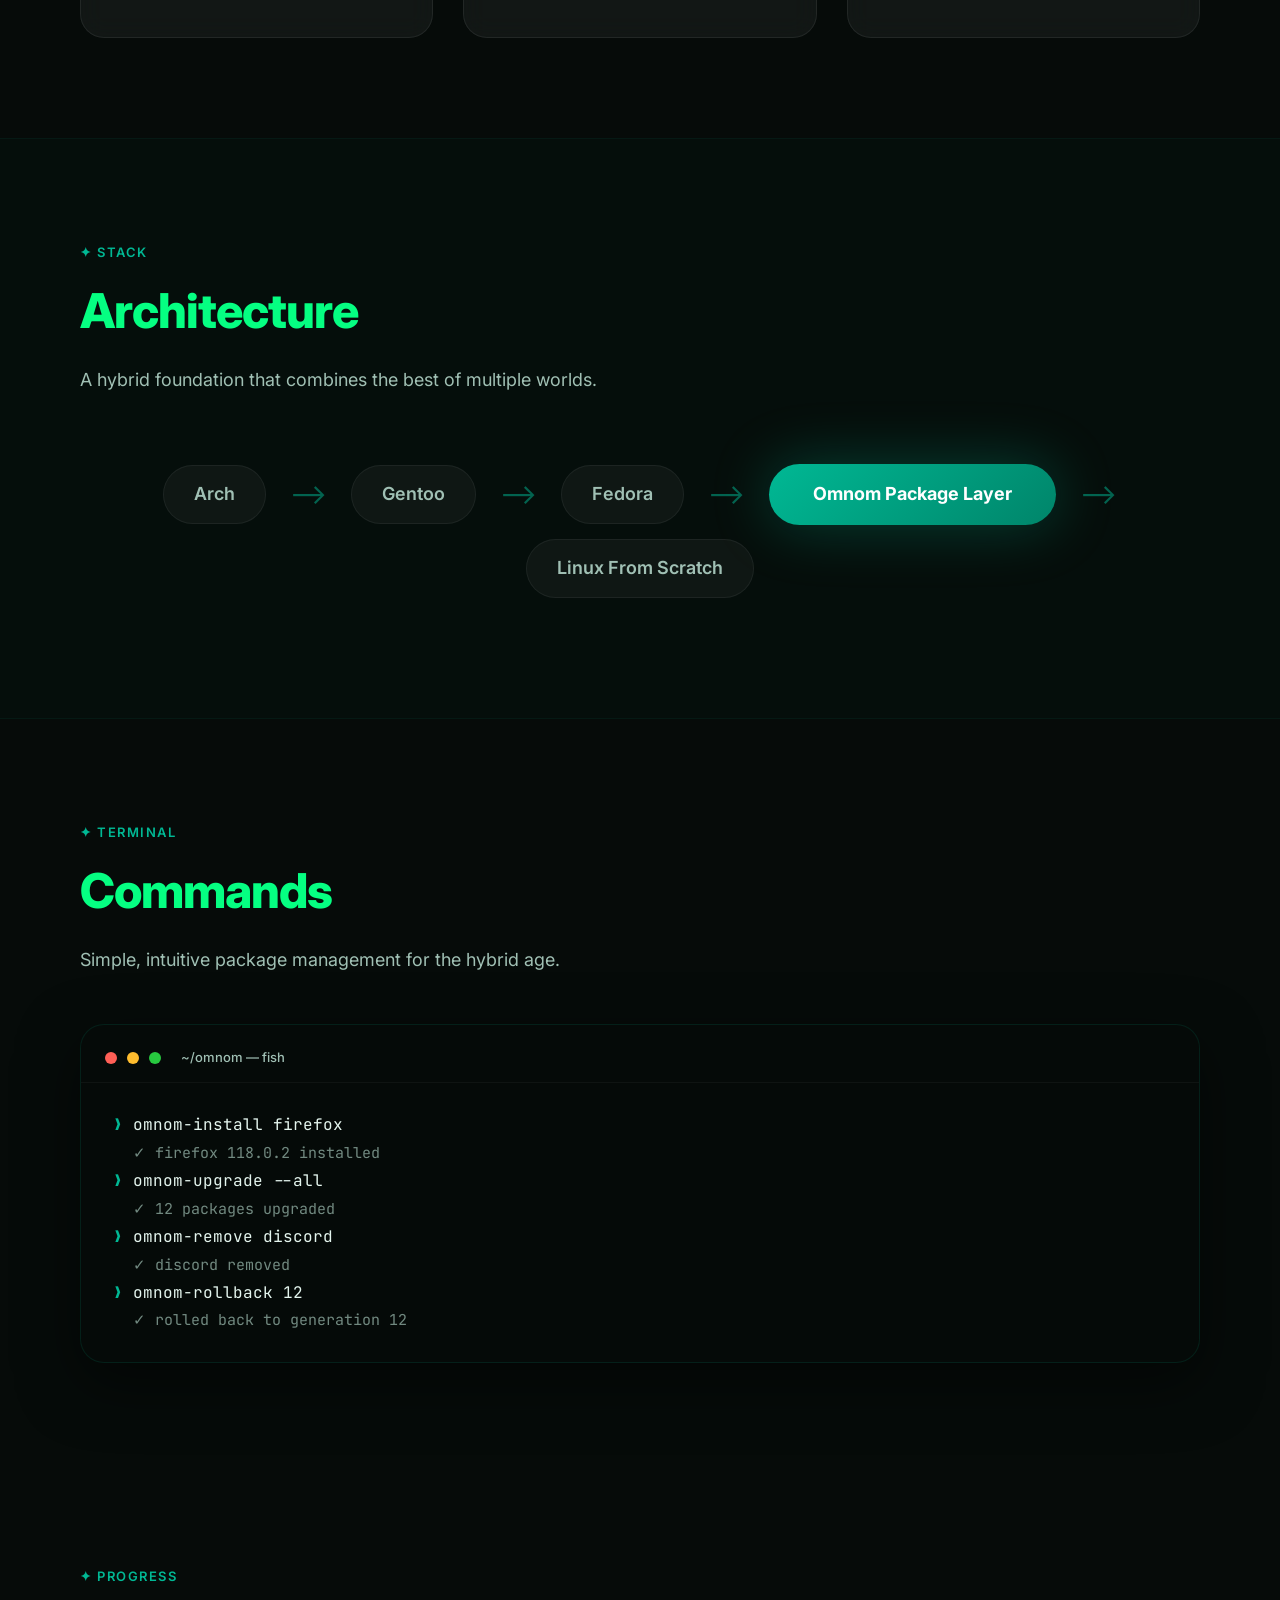
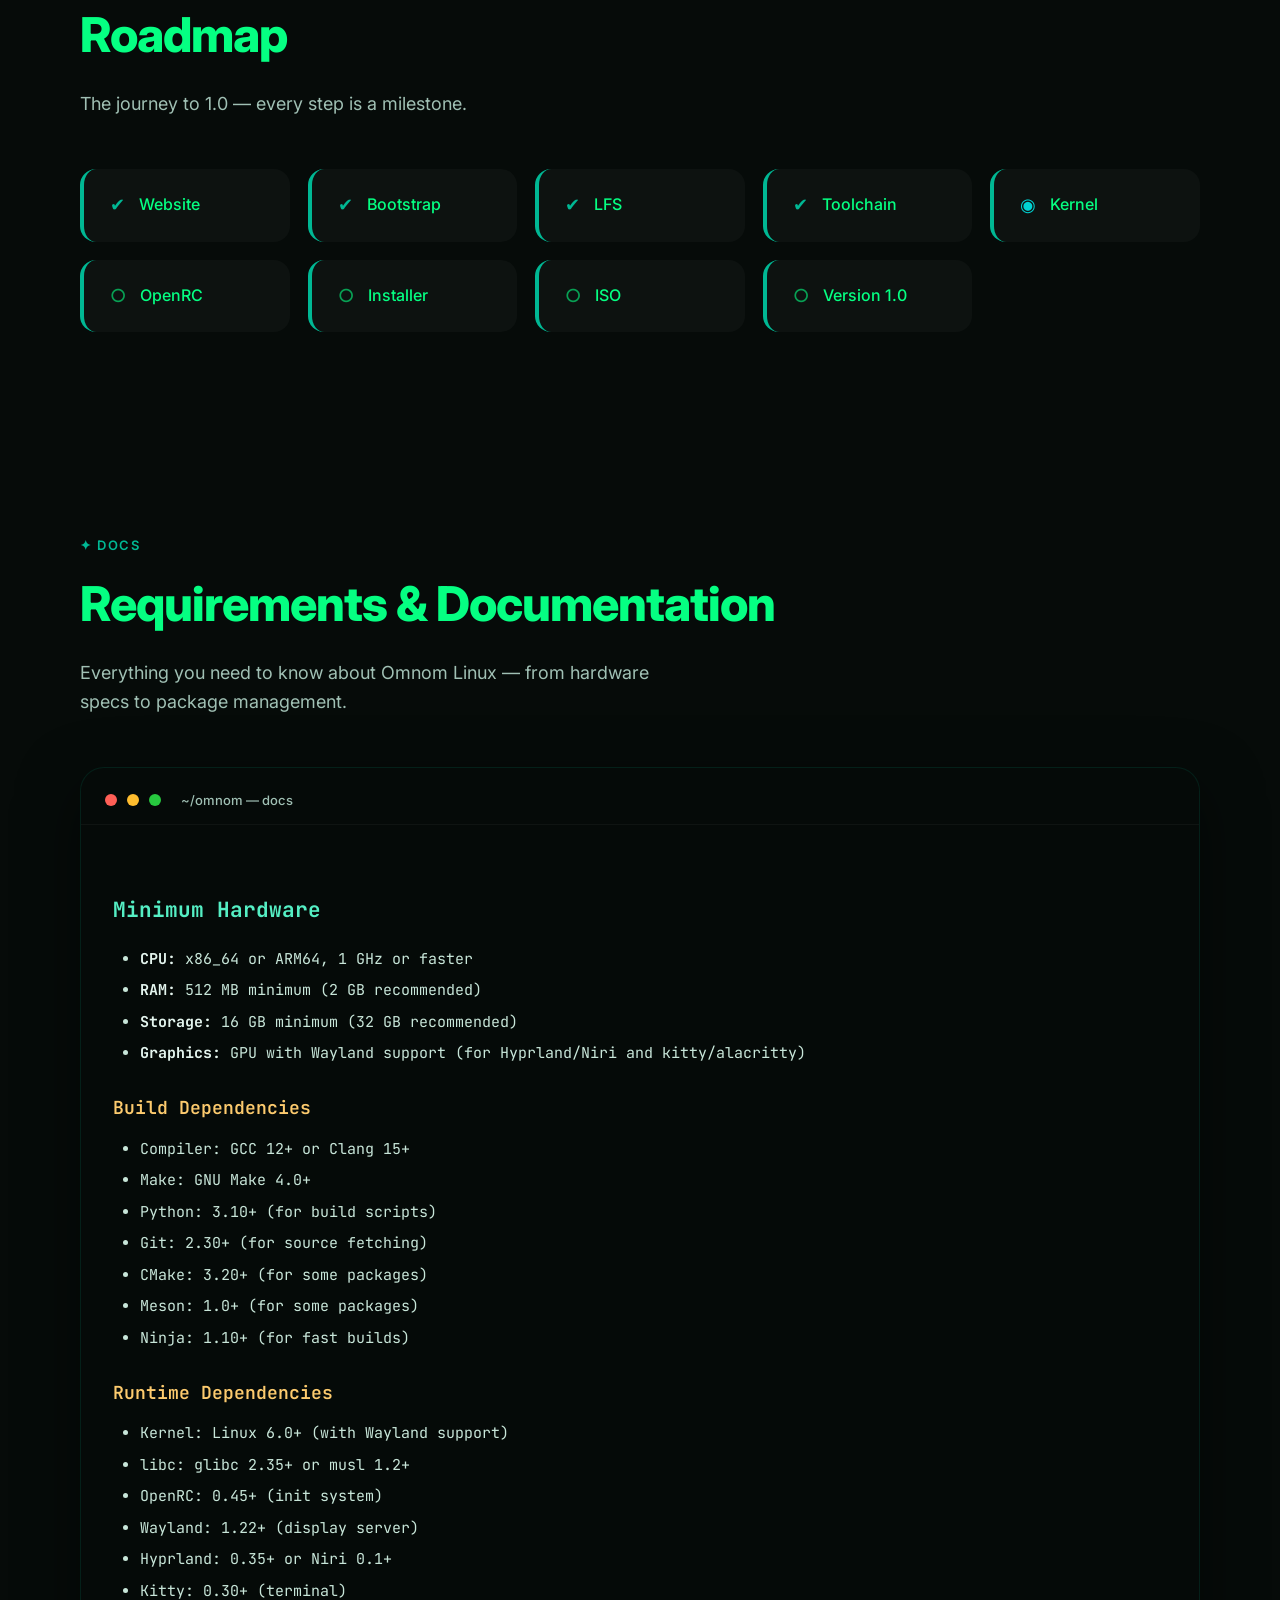
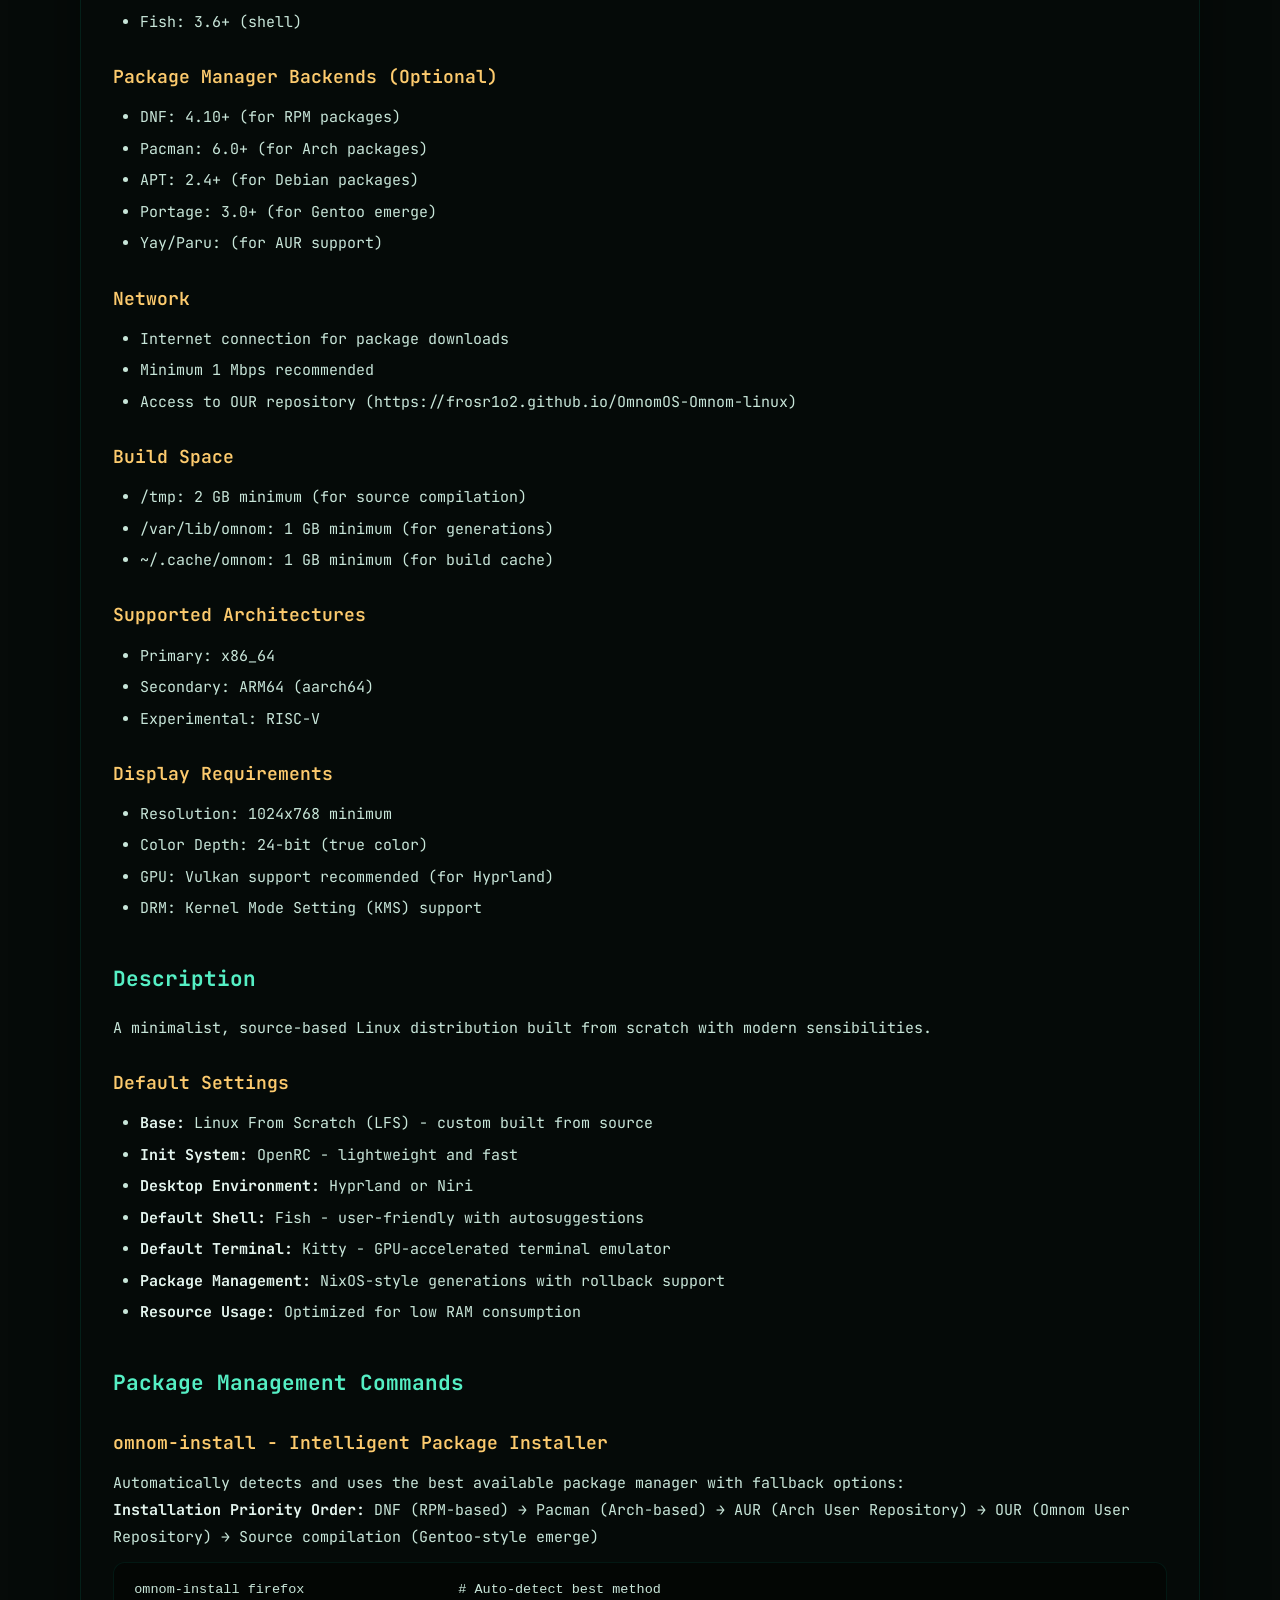
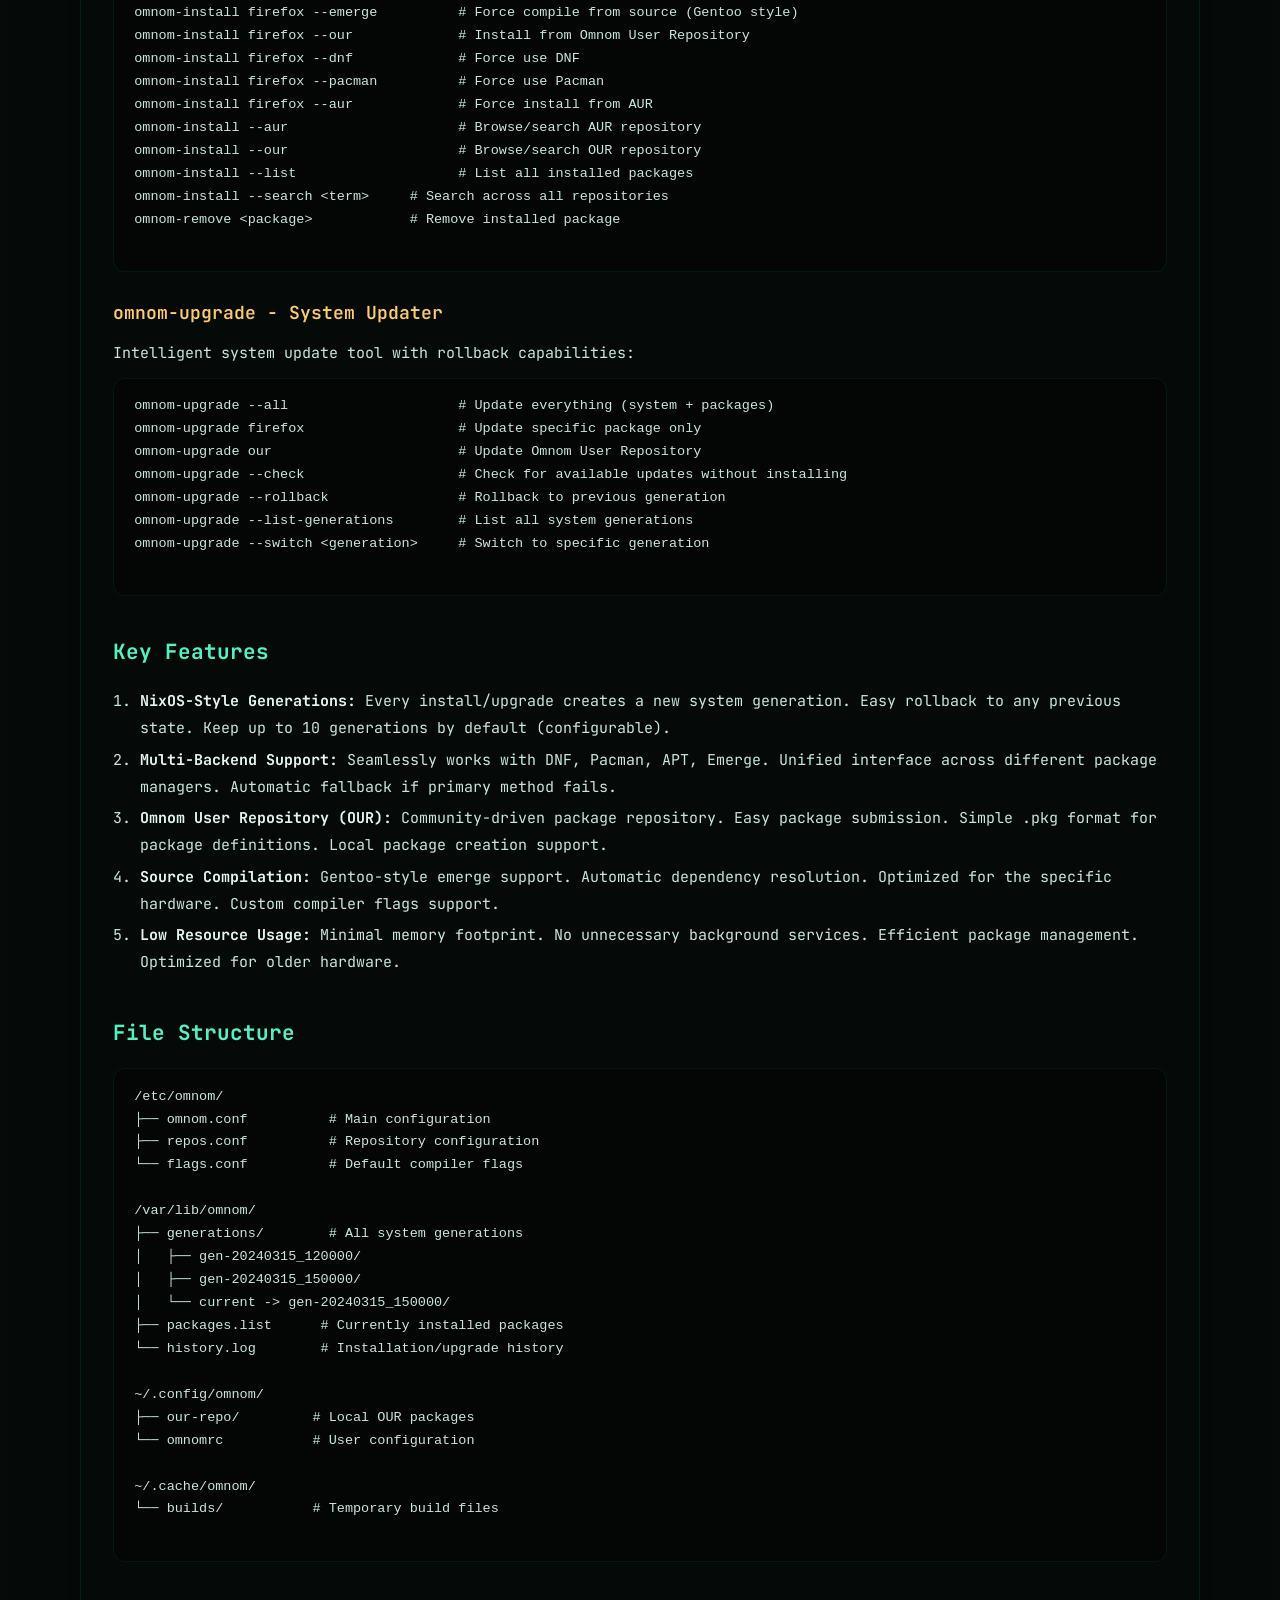
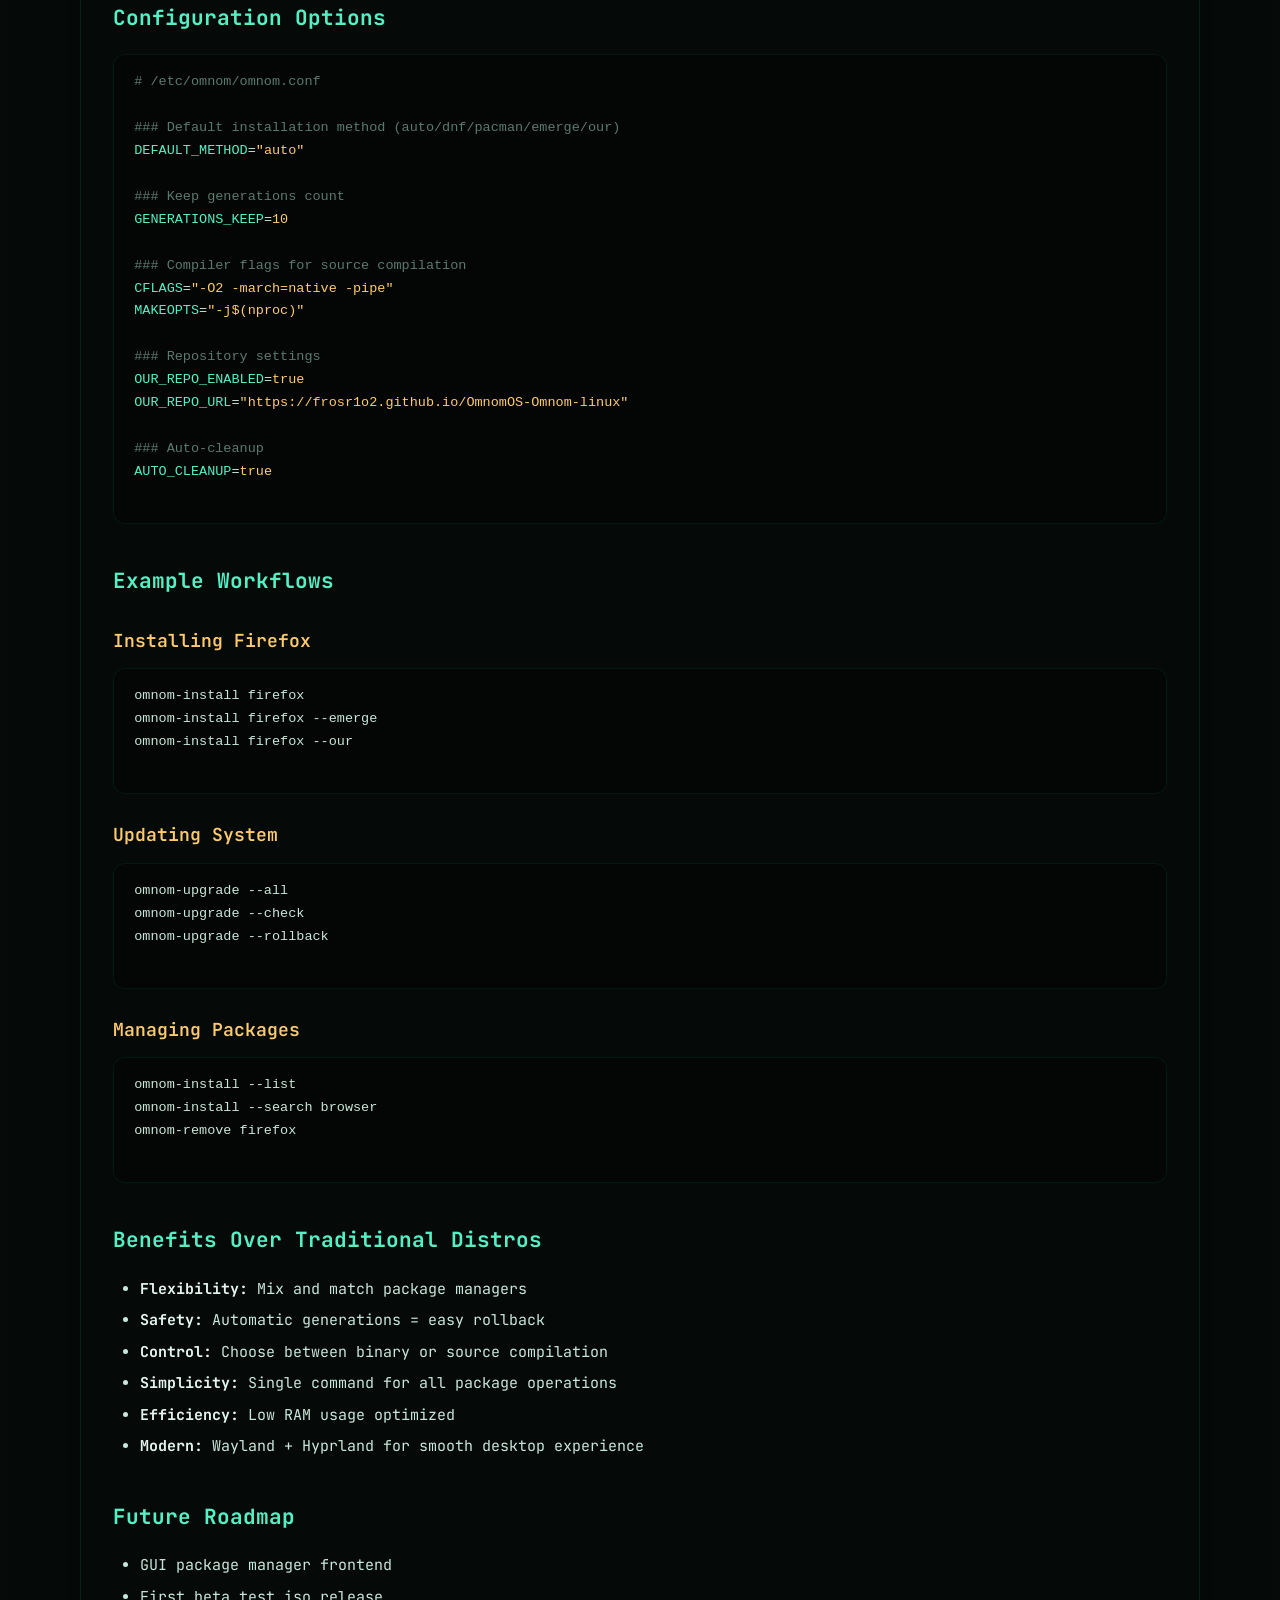
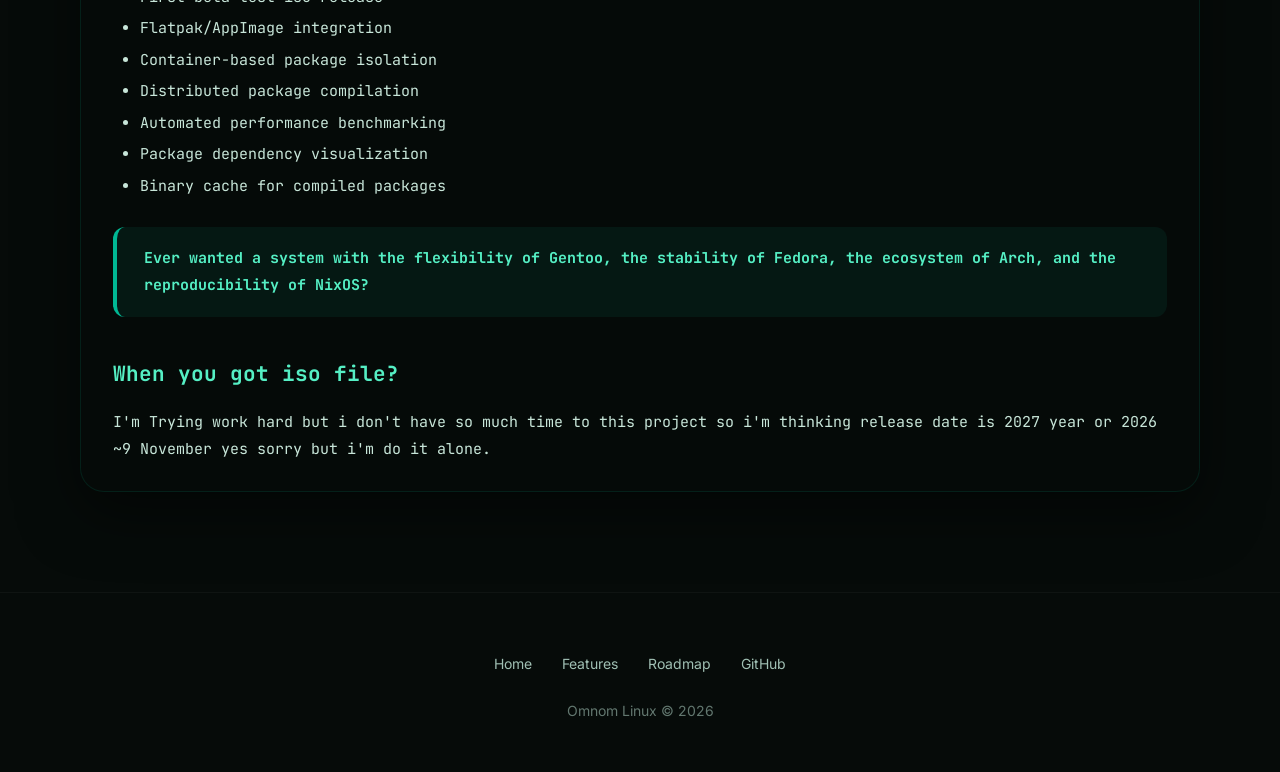
==== commit f32cc080: "Update index.html" ====
--- a/index.html
+++ b/index.html
@@ -990,16 +990,17 @@
                 <p>Automatically detects and uses the best available package manager with fallback options:</p>
                 <p><strong>Installation Priority Order:</strong> DNF (RPM-based) → Pacman (Arch-based) → AUR (Arch User Repository) → OUR (Omnom User Repository) → Source compilation (Gentoo-style emerge)</p>
                 <pre>
-omnom-install firefox                    # Auto-detect best method
+omnom-install firefox                   # Auto-detect best method
 omnom-install firefox --emerge          # Force compile from source (Gentoo style)
 omnom-install firefox --our             # Install from Omnom User Repository
 omnom-install firefox --dnf             # Force use DNF
 omnom-install firefox --pacman          # Force use Pacman
 omnom-install firefox --aur             # Force install from AUR
+omnom-install --aur                     # Browse/search AUR repository
 omnom-install --our                     # Browse/search OUR repository
 omnom-install --list                    # List all installed packages
-omnom-install --search &lt;term&gt;           # Search across all repositories
-omnom-install --remove &lt;package&gt;        # Remove installed package
+omnom-install --search &lt;term&gt;     # Search across all repositories
+omnom-remove &lt;package&gt;            # Remove installed package
                 </pre>
 
                 <h4>omnom-upgrade - System Updater</h4>
@@ -1039,7 +1040,7 @@
 └── history.log        # Installation/upgrade history
 
 ~/.config/omnom/
-├── our-repo/          # Local OUR packages
+├── our-repo/         # Local OUR packages
 └── omnomrc           # User configuration
 
 ~/.cache/omnom/
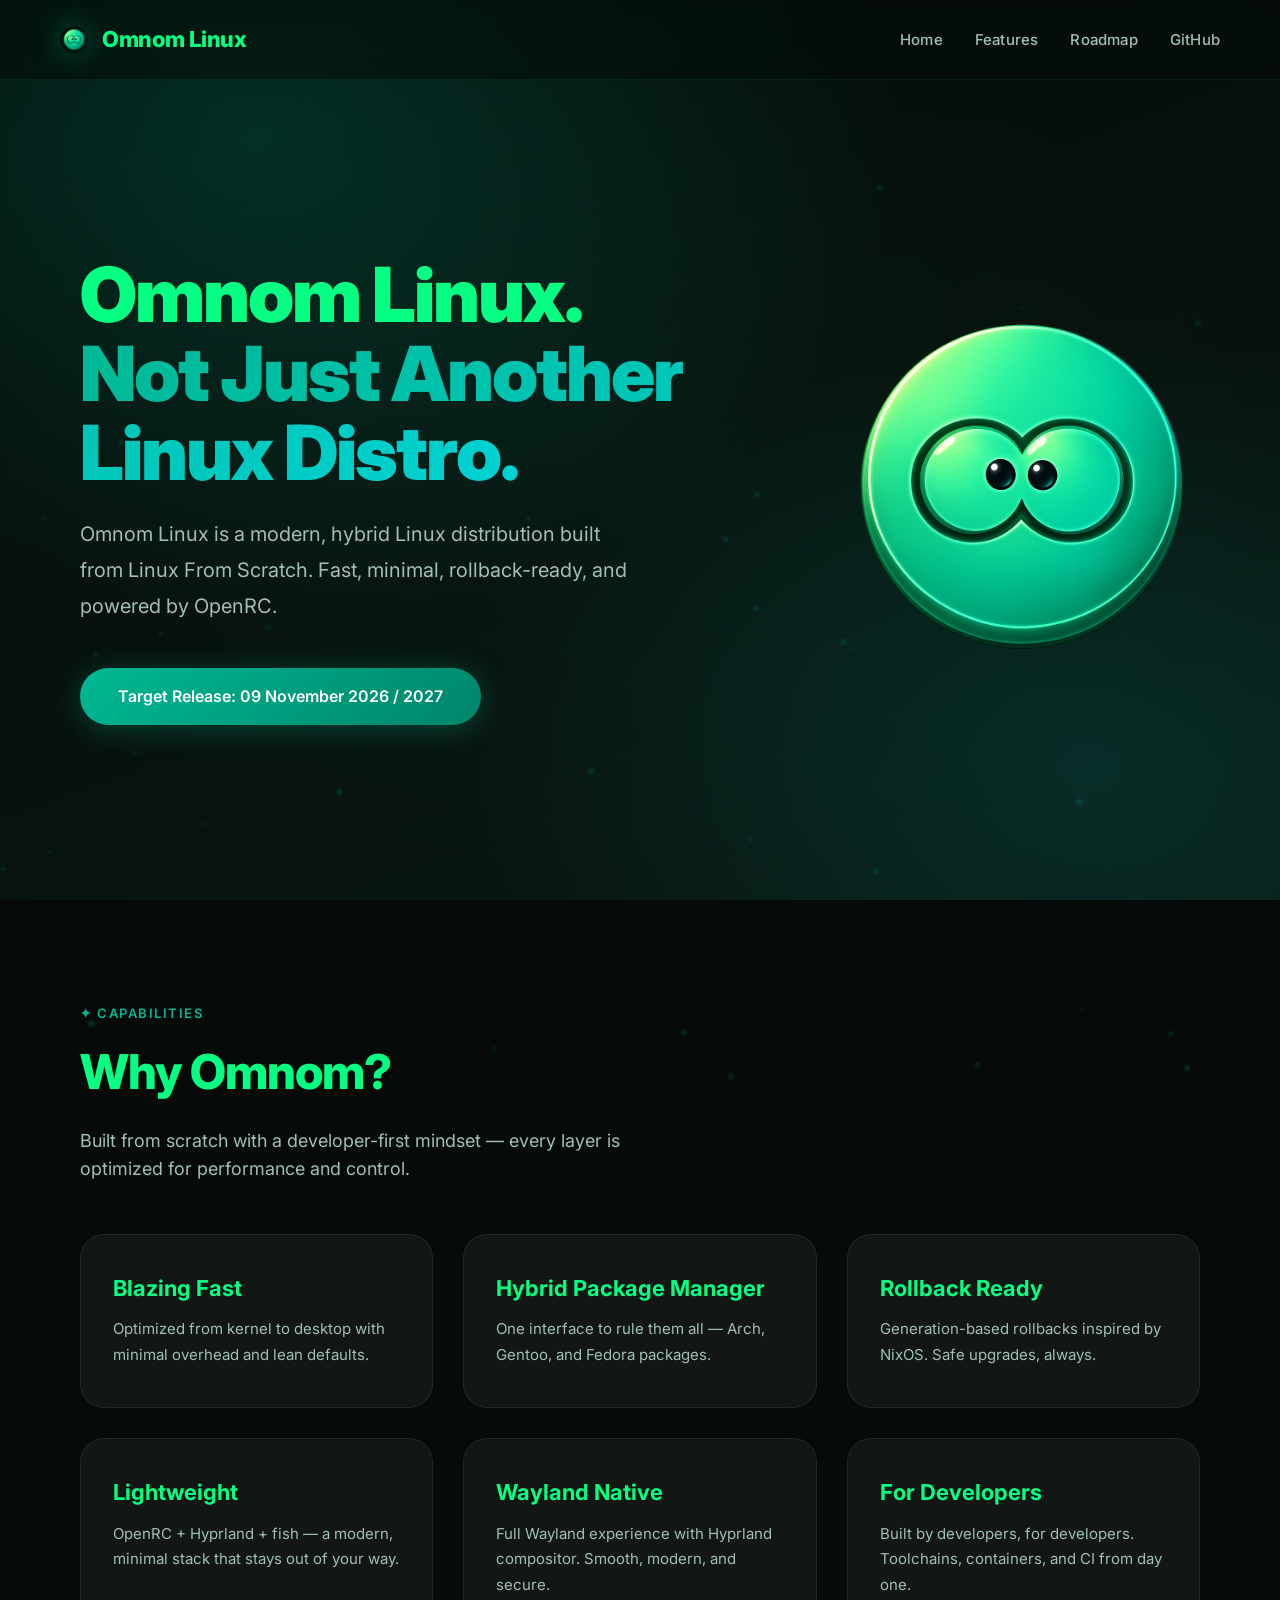
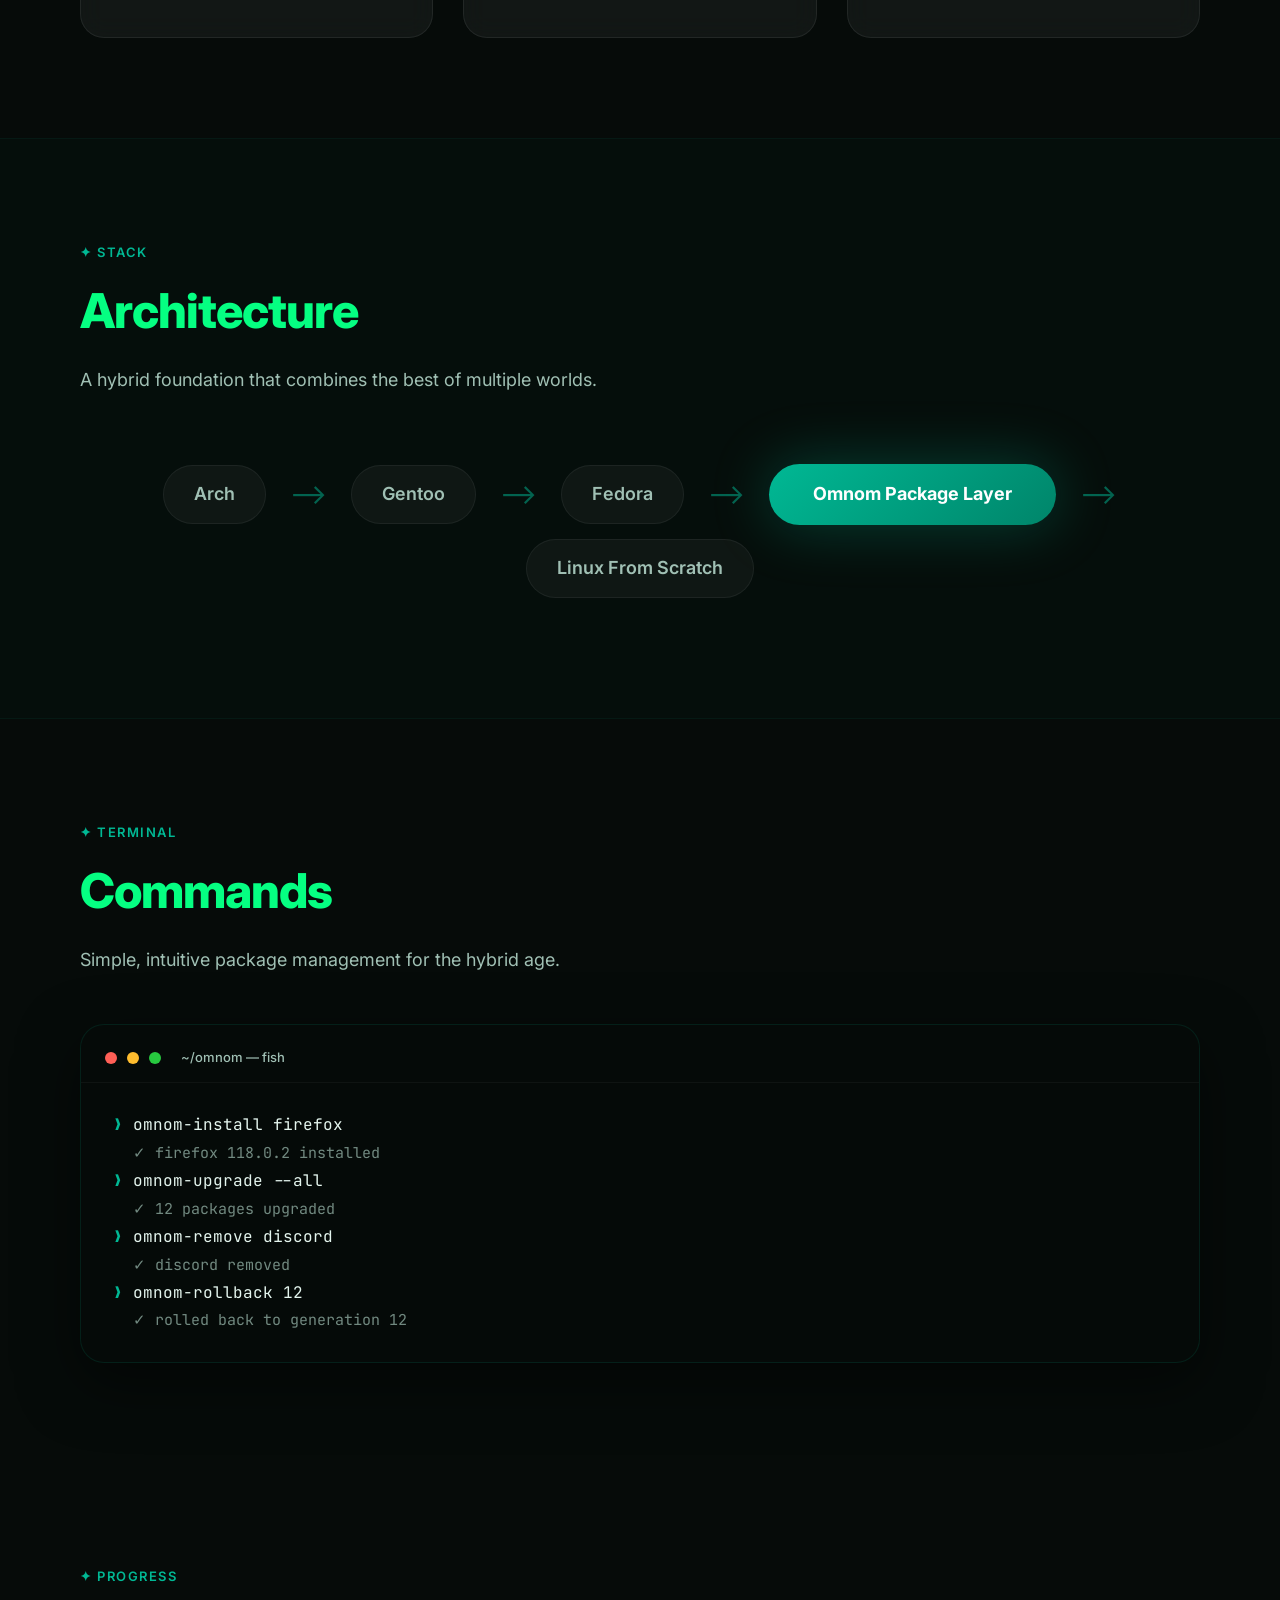
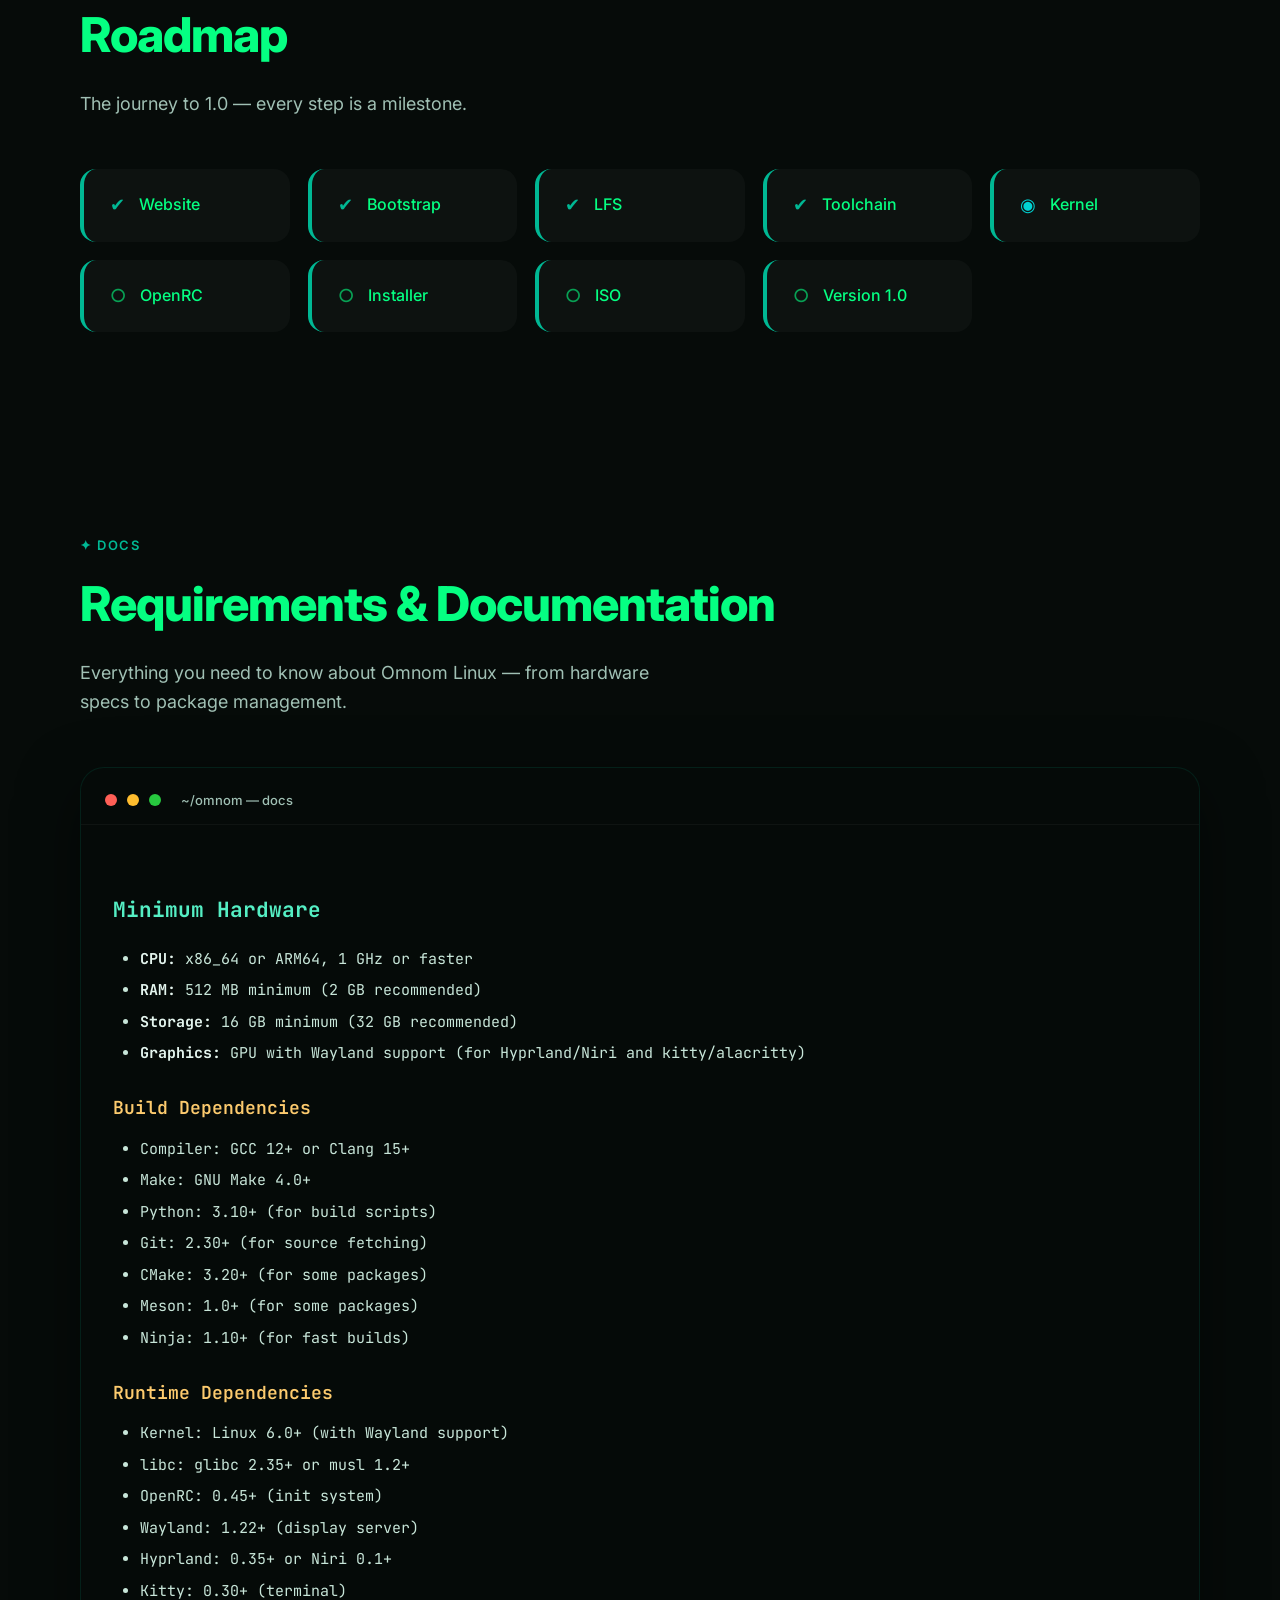
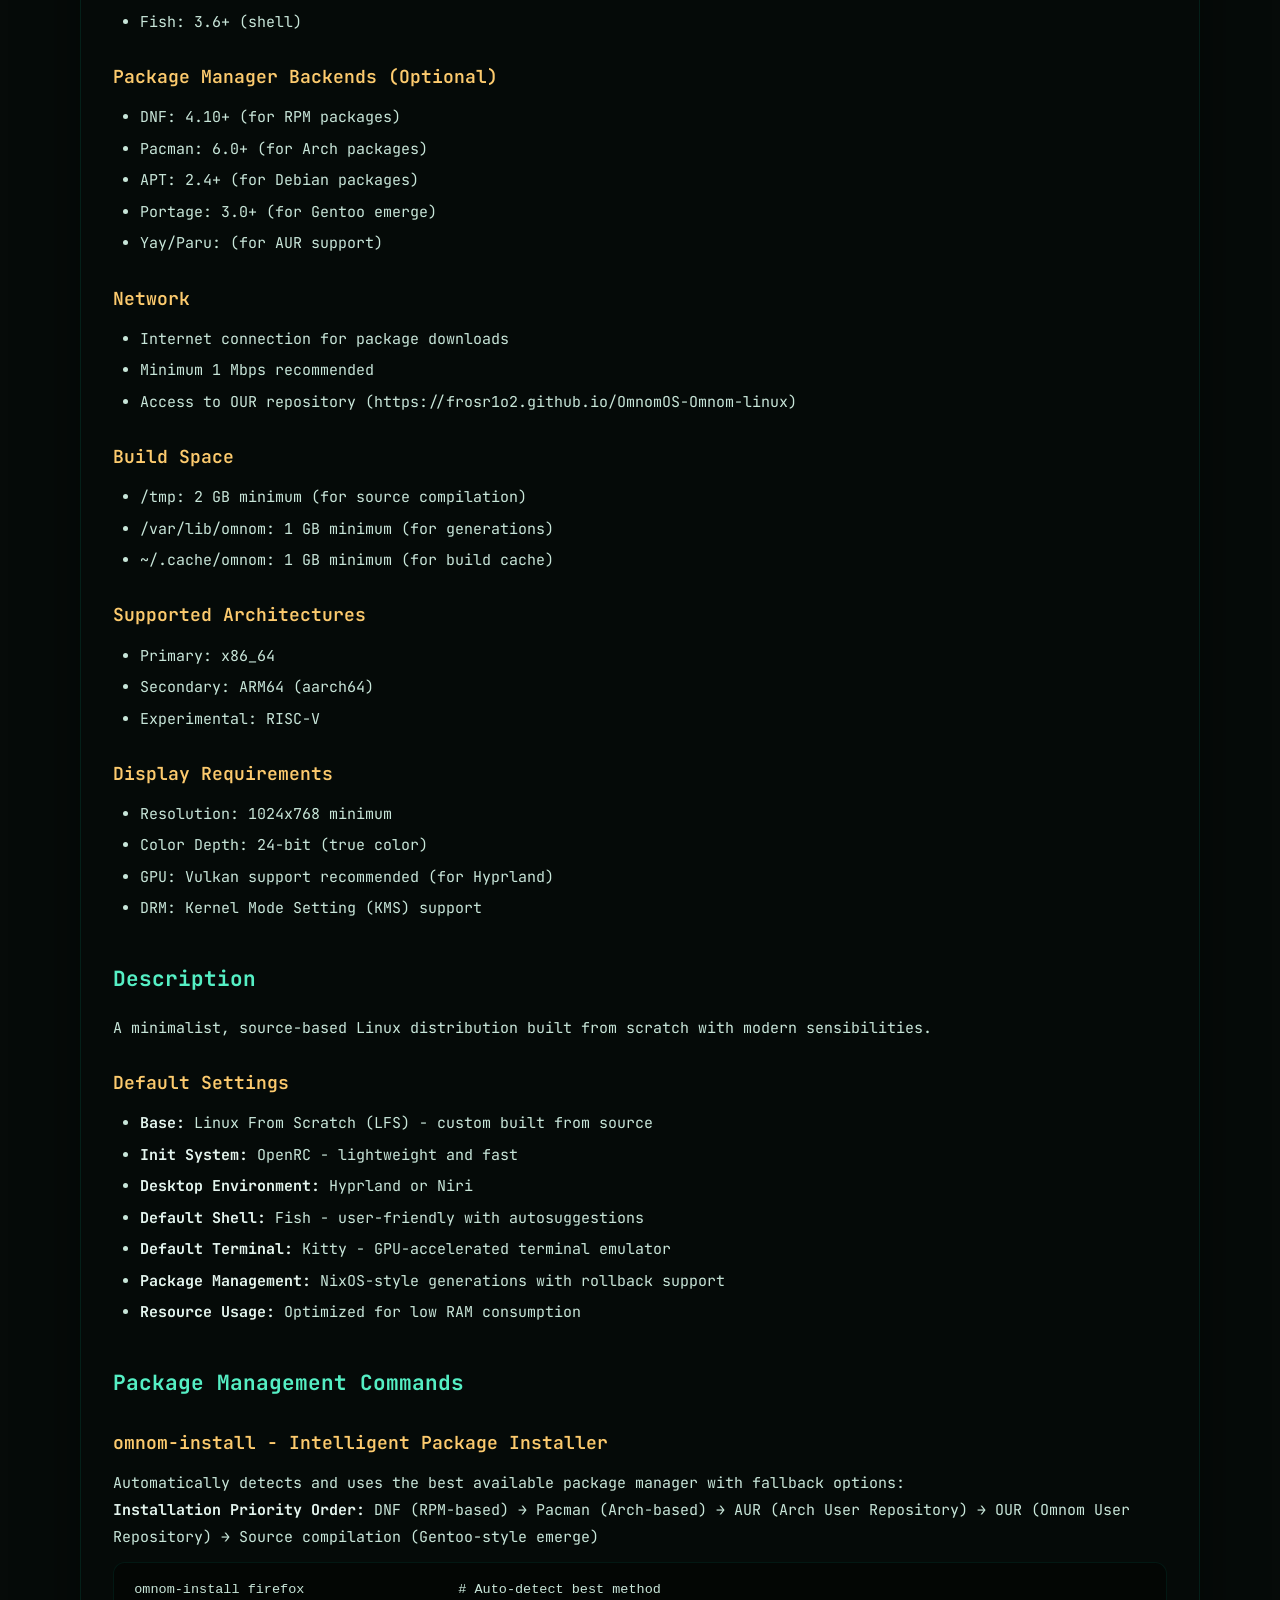
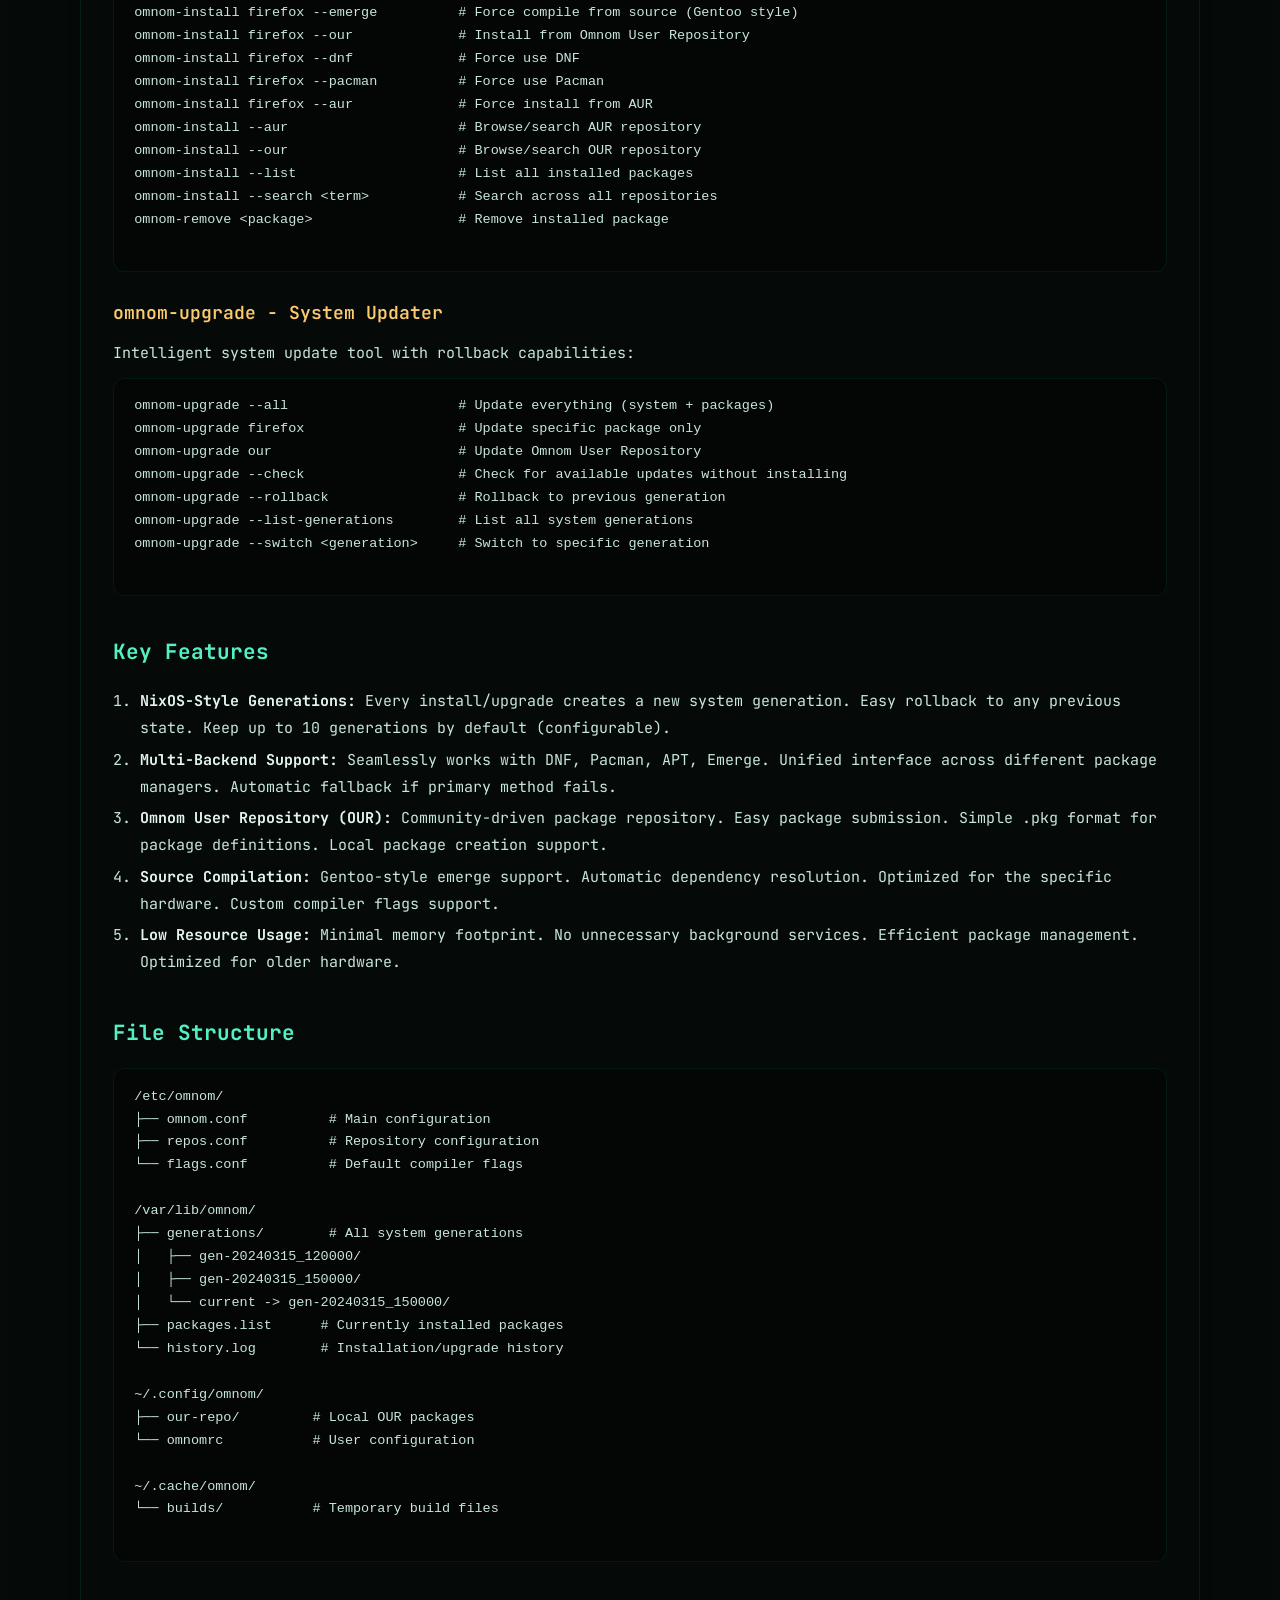
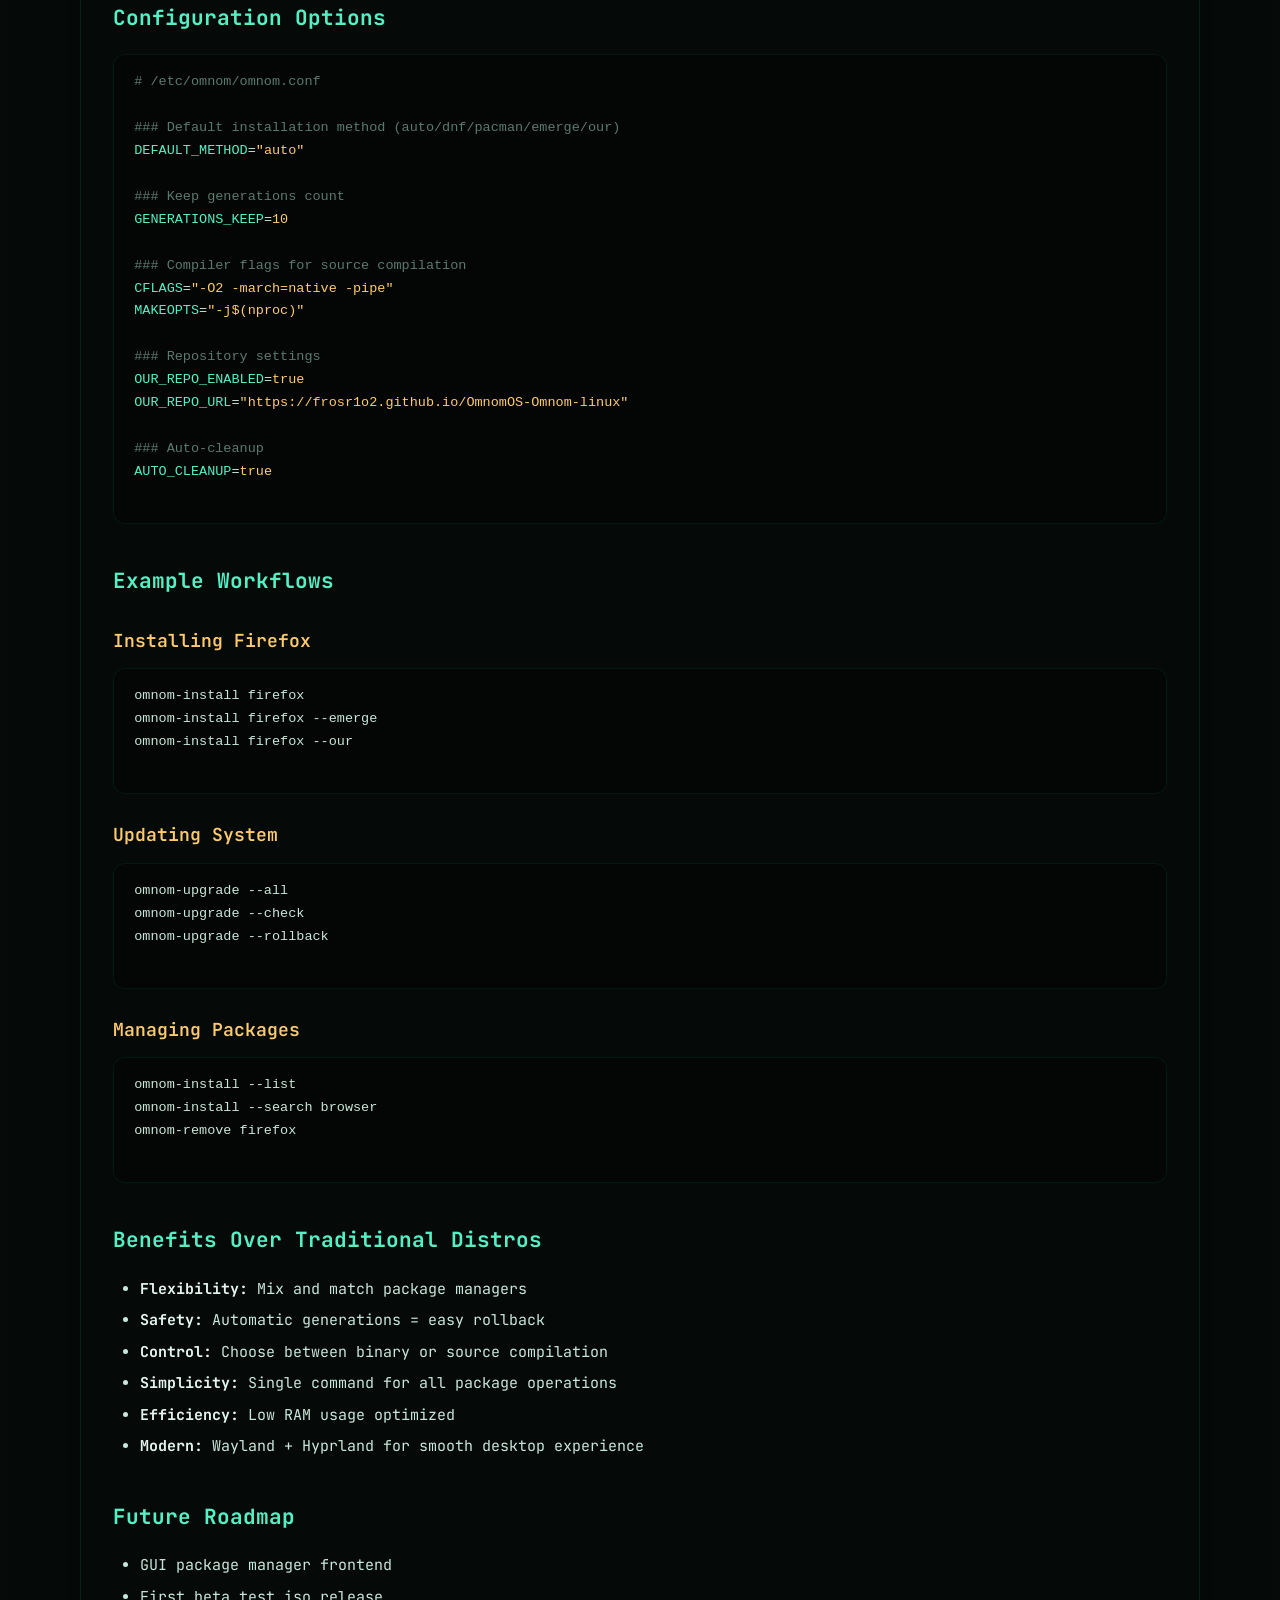
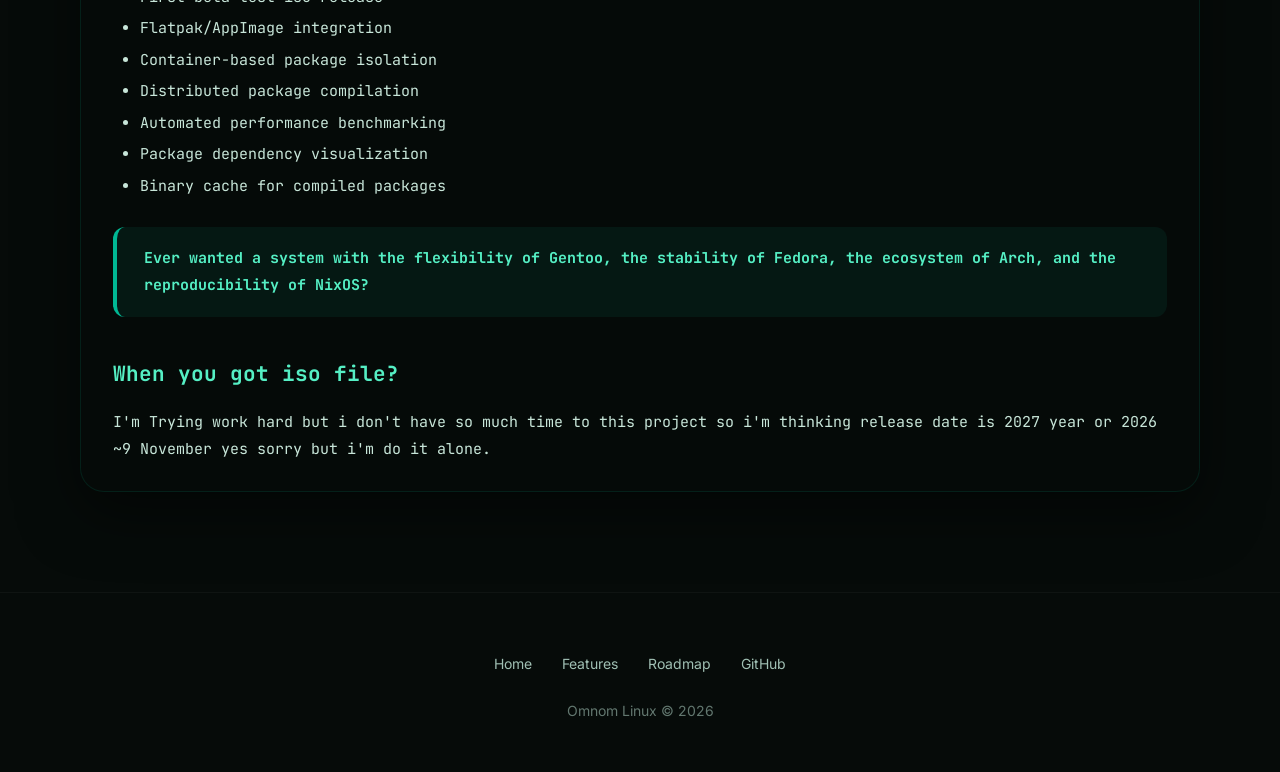
==== commit 8244e927: "Update index.html" ====
--- a/index.html
+++ b/index.html
@@ -999,8 +999,8 @@
 omnom-install --aur                     # Browse/search AUR repository
 omnom-install --our                     # Browse/search OUR repository
 omnom-install --list                    # List all installed packages
-omnom-install --search &lt;term&gt;     # Search across all repositories
-omnom-remove &lt;package&gt;            # Remove installed package
+omnom-install --search &lt;term&gt;           # Search across all repositories
+omnom-remove &lt;package&gt;                  # Remove installed package
                 </pre>
 
                 <h4>omnom-upgrade - System Updater</h4>
